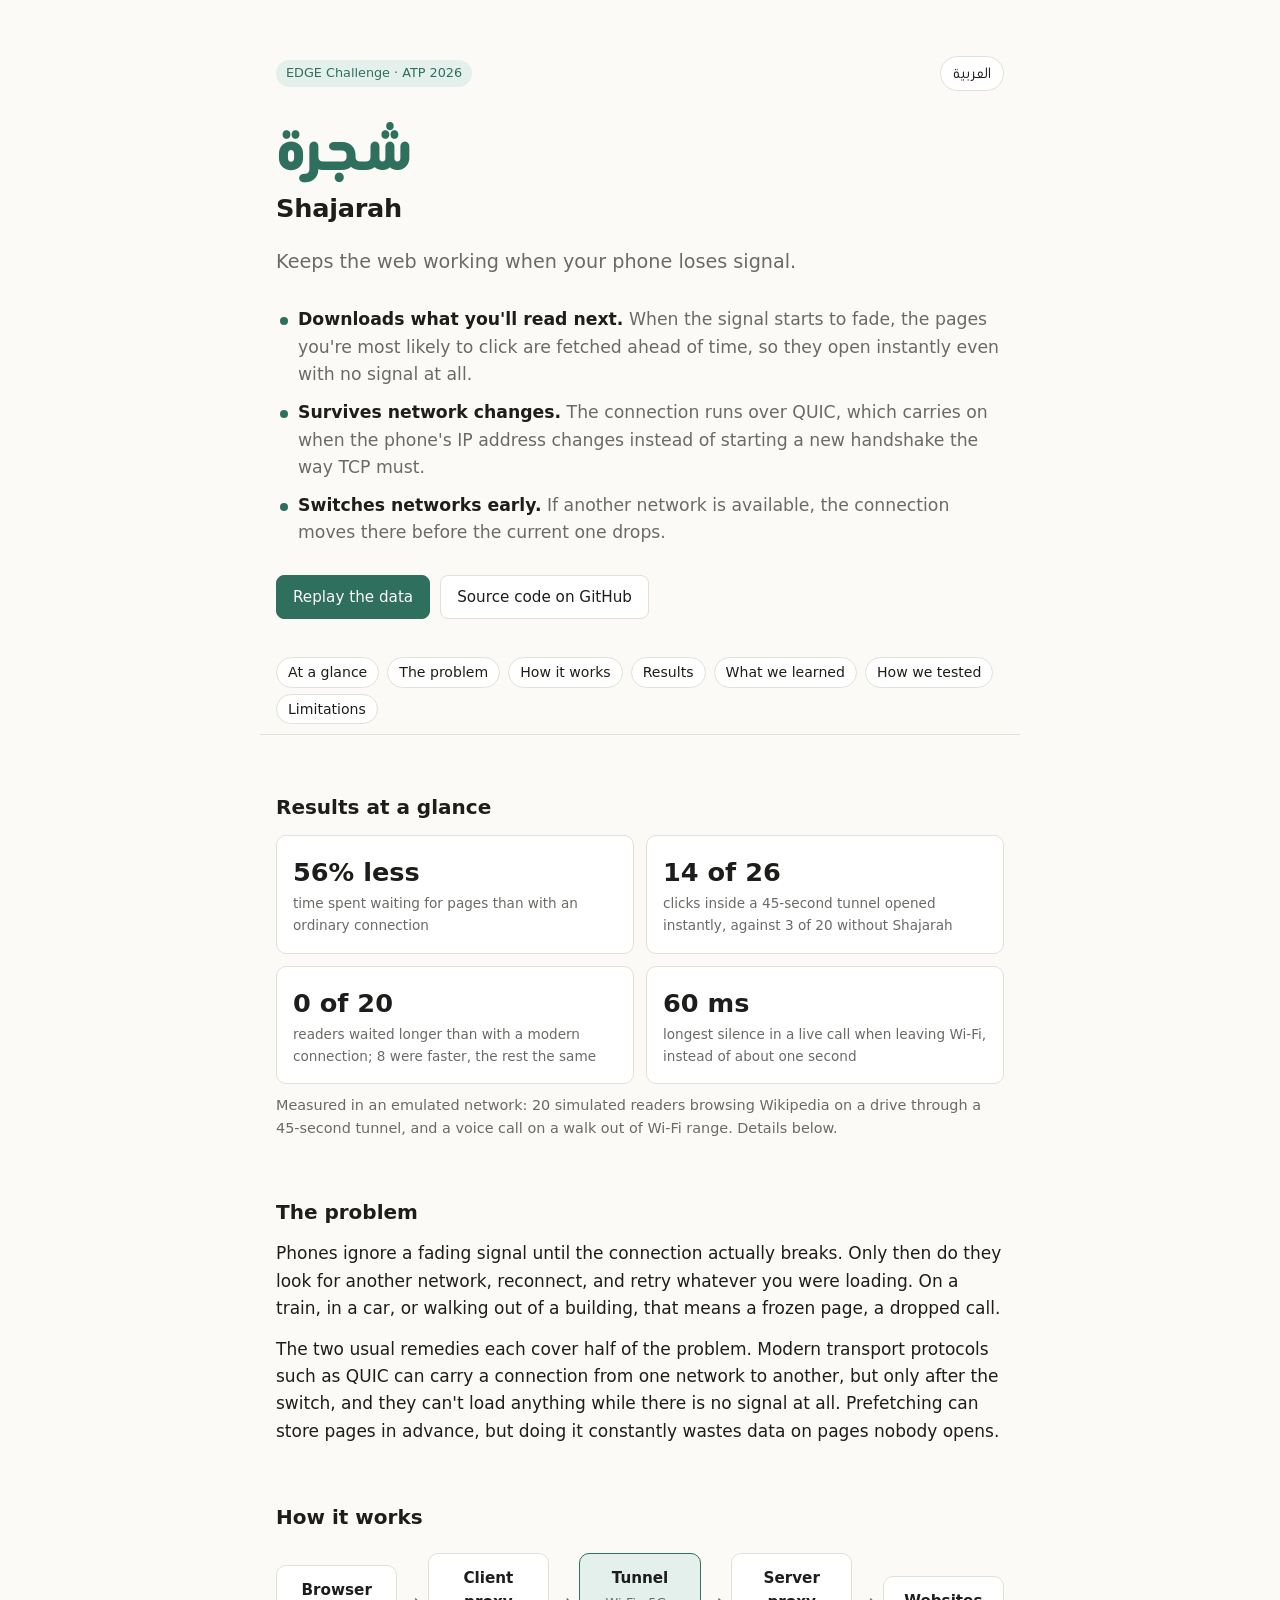
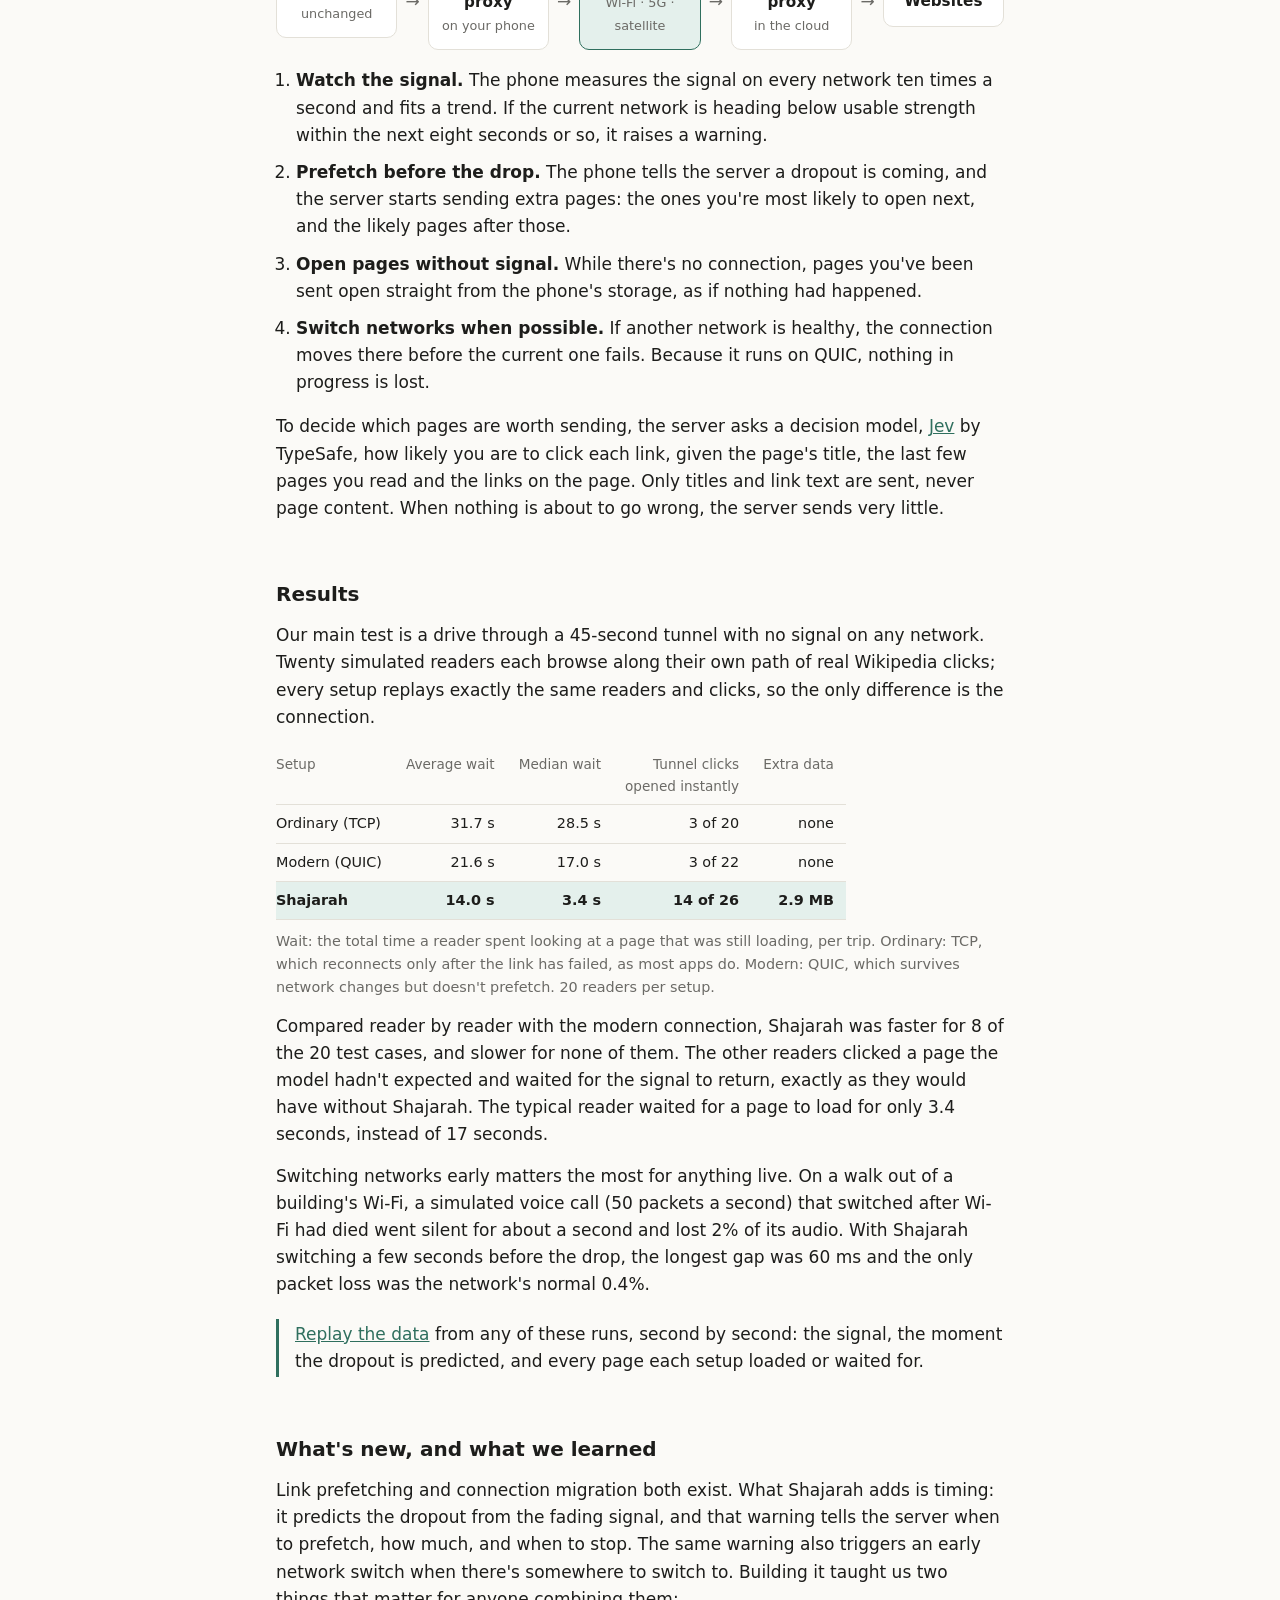
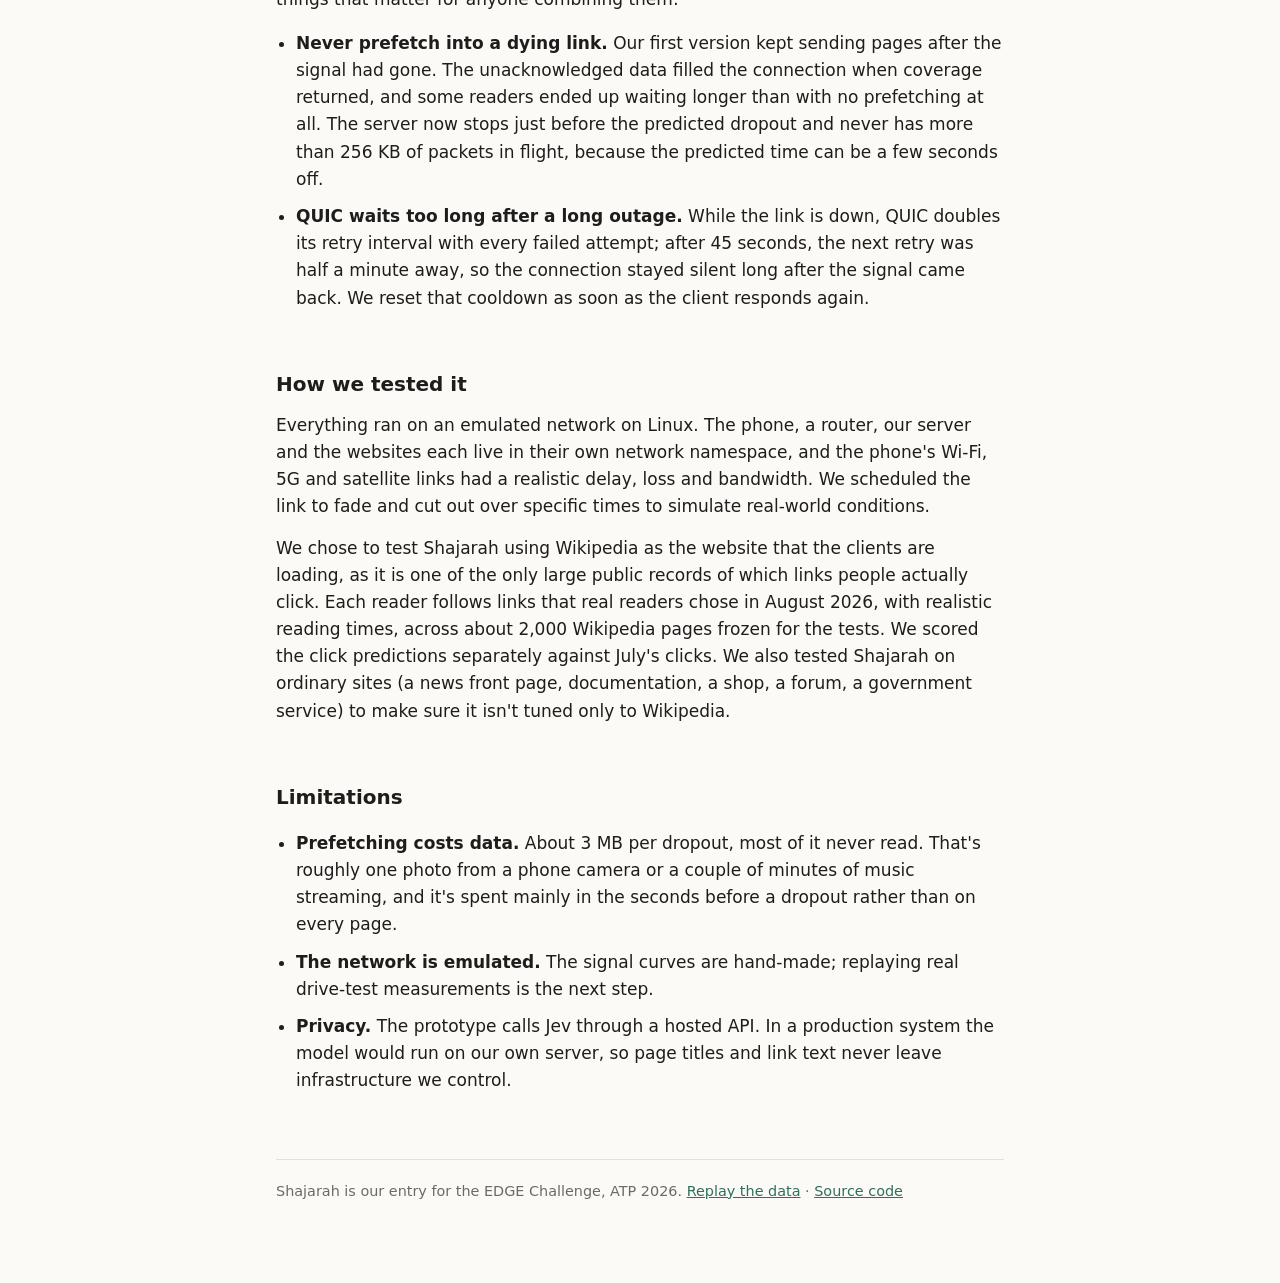
==== site/index.html @ 7cc65a37 "Arabic site, five curated replay tests, clearer and steadier replay - Beiruti (Google Fonts) for the" ====
<!doctype html>
<html lang="en">
<head>
  <meta charset="utf-8">
  <meta name="viewport" content="width=device-width, initial-scale=1">
  <title>Shajarah · شجرة</title>
  <link rel="preconnect" href="https://fonts.googleapis.com">
  <link rel="preconnect" href="https://fonts.gstatic.com" crossorigin>
  <link href="https://fonts.googleapis.com/css2?family=Beiruti:wght@400;600;800&display=swap" rel="stylesheet">
  <link rel="alternate" hreflang="ar" href="ar.html">
  <meta name="description" content="Shajarah sees a network dropout coming from the fading signal and downloads the pages you're likely to open next, so browsing carries on without signal. EDGE Challenge, ATP 2026.">
  <style>
    :root {
      color-scheme: light;
      --bg: #fbfaf7;
      --fg: #1d1d1b;
      --muted: #6b6a66;
      --line: #e3e0d8;
      --card: #ffffff;
      --accent: #2f6f5e;
      --accent-soft: #e4f0ec;
    }
    @media (prefers-color-scheme: dark) {
      :root {
        color-scheme: dark;
        --bg: #161615;
        --fg: #ecebe6;
        --muted: #9d9b94;
        --line: #2e2d2a;
        --card: #1f1f1d;
        --accent: #7cc4ad;
        --accent-soft: #1f302b;
      }
    }
    * { box-sizing: border-box; }
    body {
      margin: 0;
      background: var(--bg);
      color: var(--fg);
      font: 17px/1.6 system-ui, -apple-system, "Segoe UI", sans-serif;
    }
    main { max-width: 760px; margin: 0 auto; padding: 56px 16px 80px; }
    h1 { font-size: 2.4rem; line-height: 1.15; margin: 0 0 12px; letter-spacing: -0.02em; }
    h1.wordmark { font-family: "Beiruti", "Noto Naskh Arabic", "Segoe UI", sans-serif; font-weight: 800;
                  font-size: 4.4rem; line-height: 1.1; letter-spacing: 0; margin: 0; color: var(--accent);
                  text-align: start; }
    .topbar { display: flex; justify-content: space-between; align-items: center; gap: 12px; margin-bottom: 20px; }
    .topbar .tag { margin-bottom: 0; }
    .lang { font-size: 0.95rem; text-decoration: none; border: 1px solid var(--line); border-radius: 999px;
            padding: 3px 12px; color: var(--fg); background: var(--card); }
    .lang:lang(ar) { font-family: "Beiruti", "Noto Naskh Arabic", sans-serif; font-size: 1.05rem; }
    .subtitle { font-size: 1.6rem; font-weight: 650; letter-spacing: -0.01em; margin: 0 0 18px; }
    ul.key { list-style: none; padding: 0; margin: 0 0 28px; }
    ul.key li { position: relative; padding-inline-start: 22px; margin-bottom: 10px; color: var(--muted); font-size: 1.08rem; }
    ul.key li::before { content: ""; position: absolute; inset-inline-start: 4px; top: 0.62em; width: 8px; height: 8px;
                        border-radius: 50%; background: var(--accent); }
    ul.key b { color: var(--fg); }
    h2 { font-size: 1.25rem; margin: 56px 0 12px; }
    p { margin: 0 0 14px; }
    .lede { font-size: 1.2rem; color: var(--muted); margin-bottom: 28px; }
    .tag { display: inline-block; font-size: 0.8rem; color: var(--accent); background: var(--accent-soft);
           padding: 3px 10px; border-radius: 999px; margin-bottom: 20px; }
    a { color: var(--accent); }
    .links { display: flex; flex-wrap: wrap; gap: 10px; }
    .btn { display: inline-block; padding: 9px 16px; border-radius: 8px; border: 1px solid var(--line);
           background: var(--card); color: var(--fg); text-decoration: none; font-size: 0.95rem; }
    .btn.primary { background: var(--accent); border-color: var(--accent); color: var(--bg); }

    /* How it works: a row of boxes that stacks on phones */
    .flow { display: flex; align-items: center; gap: 8px; margin: 20px 0 8px; }
    .node { flex: 1; background: var(--card); border: 1px solid var(--line); border-radius: 10px;
            padding: 12px; text-align: center; font-size: 0.9rem; }
    .node b { display: block; font-size: 0.95rem; }
    .node span { color: var(--muted); font-size: 0.8rem; }
    .node.tunnel { border-color: var(--accent); background: var(--accent-soft); }
    .arrow { color: var(--muted); }
    @media (max-width: 600px) {
      .flow { flex-direction: column; align-items: stretch; }
      .arrow { text-align: center; transform: rotate(90deg); }
    }

    ol.steps { padding-inline-start: 20px; }
    ol.steps li { margin-bottom: 10px; }

    figure { margin: 20px 0; }
    figure img, video { width: 100%; border-radius: 10px; border: 1px solid var(--line); }
    figcaption { color: var(--muted); font-size: 0.9rem; margin-top: 6px; }
    .grid { display: grid; grid-template-columns: repeat(auto-fit, minmax(280px, 1fr)); gap: 12px; }
    .stat { background: var(--card); border: 1px solid var(--line); border-radius: 10px; padding: 16px; }
    .stat .num { font-size: 1.6rem; font-weight: 650; }
    .stat .label { color: var(--muted); font-size: 0.85rem; }
    .stat .num { font-variant-numeric: tabular-nums; }
    .caption { color: var(--muted); font-size: 0.9rem; margin-top: 10px; }
    .table-wrap { overflow-x: auto; margin: 16px 0 6px; }
    table { border-collapse: collapse; width: auto; font-size: 0.9rem; font-variant-numeric: tabular-nums; }
    th, td { text-align: start; padding: 7px 12px; border-bottom: 1px solid var(--line); vertical-align: top; }
    th:first-child, td:first-child { padding-inline-start: 0; }
    th { color: var(--muted); font-weight: 500; font-size: 0.85rem; }
    td.num, th.num { text-align: end; white-space: nowrap; }
    tr.ours td { font-weight: 650; background: var(--accent-soft); }
    ul.points { padding-inline-start: 20px; }
    ul.points li { margin-bottom: 10px; }
    .callout { border-inline-start: 3px solid var(--accent); padding-block: 2px; padding-inline: 16px 0; margin: 20px 0; }
    /* Section links: stick to the top while scrolling. */
    nav.toc { position: sticky; top: env(safe-area-inset-top, 0px); z-index: 5; background: var(--bg);
              margin: 28px -16px 0; padding: 10px 16px; border-bottom: 1px solid var(--line);
              display: flex; flex-wrap: wrap; gap: 6px 8px; font-size: 0.88rem; }
    nav.toc a { text-decoration: none; color: var(--fg); border: 1px solid var(--line); border-radius: 999px;
                padding: 3px 11px; background: var(--card); white-space: nowrap; }
    nav.toc a:hover { border-color: var(--accent); color: var(--accent); }
    h2 { scroll-margin-top: 110px; }
    footer { margin-top: 64px; padding-top: 20px; border-top: 1px solid var(--line);
             color: var(--muted); font-size: 0.9rem; }
  </style>
</head>
<body>
<main>
  <div class="topbar">
    <span class="tag">EDGE Challenge · ATP 2026</span>
    <a class="lang" href="ar.html" lang="ar" hreflang="ar">العربية</a>
  </div>
  <h1 class="wordmark" lang="ar">شجرة</h1>
  <p class="subtitle">Shajarah</p>
  <p class="lede">Keeps the web working when your phone loses signal.</p>
  <ul class="key">
    <li><b>Downloads what you'll read next.</b> When the signal starts to fade, the pages you're most likely to click are fetched ahead of time, so they open instantly even with no signal at all.</li>
    <li><b>Survives network changes.</b> The connection runs over QUIC, which carries on when the phone's IP address changes instead of starting a new handshake the way TCP must.</li>
    <li><b>Switches networks early.</b> If another network is available, the connection moves there before the current one drops.</li>
  </ul>
  <div class="links">
    <a class="btn primary" href="replay.html">Replay the data</a>
    <a class="btn" href="https://github.com/a-meriac/Shajarah">Source code on GitHub</a>
    <!-- When the paper is ready: put it in site/media/ and uncomment.
    <a class="btn" href="media/paper.pdf">Read the paper (PDF)</a> -->
  </div>
  <nav class="toc" aria-label="On this page">
    <a href="#glance">At a glance</a>
    <a href="#problem">The problem</a>
    <a href="#how">How it works</a>
    <a href="#results">Results</a>
    <a href="#learned">What we learned</a>
    <a href="#testing">How we tested</a>
    <a href="#limits">Limitations</a>
  </nav>

  <h2 id="glance">Results at a glance</h2>
  <div class="grid">
    <div class="stat"><div class="num">56% less</div><div class="label">time spent waiting for pages than with an ordinary connection</div></div>
    <div class="stat"><div class="num">14 of 26</div><div class="label">clicks inside a 45-second tunnel opened instantly, against 3 of 20 without Shajarah</div></div>
    <div class="stat"><div class="num">0 of 20</div><div class="label">readers waited longer than with a modern connection; 8 were faster, the rest the same</div></div>
    <div class="stat"><div class="num">60 ms</div><div class="label">longest silence in a live call when leaving Wi-Fi, instead of about one second</div></div>
  </div>
  <p class="caption">
    Measured in an emulated network: 20 simulated readers browsing Wikipedia on a drive through a
    45-second tunnel, and a voice call on a walk out of Wi-Fi range. Details below.
  </p>

  <h2 id="problem">The problem</h2>
  <p>
    Phones ignore a fading signal until the connection actually breaks. Only then do they look for
    another network, reconnect, and retry whatever you were loading. On a train, in a car, or walking out of a building, that means a frozen page,
    a dropped call.
  </p>
  <p>
    The two usual remedies each cover half of the problem. Modern transport protocols such as QUIC
    can carry a connection from one network to another, but only after the switch, and they can't
    load anything while there is no signal at all. Prefetching can store pages in advance, but doing
    it constantly wastes data on pages nobody opens.
  </p>

  <h2 id="how">How it works</h2>
  <div class="flow" aria-label="Browser to client proxy, through a tunnel over Wi-Fi, 5G or satellite, to a server proxy, then websites">
    <div class="node"><b>Browser</b><span>unchanged</span></div>
    <div class="arrow">→</div>
    <div class="node"><b>Client proxy</b><span>on your phone</span></div>
    <div class="arrow">→</div>
    <div class="node tunnel"><b>Tunnel</b><span>Wi-Fi · 5G · satellite</span></div>
    <div class="arrow">→</div>
    <div class="node"><b>Server proxy</b><span>in the cloud</span></div>
    <div class="arrow">→</div>
    <div class="node"><b>Websites</b></div>
  </div>
  <ol class="steps">
    <li><b>Watch the signal.</b> The phone measures the signal on every network ten times a second and fits a trend. If the current network is heading below usable strength within the next eight seconds or so, it raises a warning.</li>
    <li><b>Prefetch before the drop.</b> The phone tells the server a dropout is coming, and the server starts sending extra pages: the ones you're most likely to open next, and the likely pages after those.</li>
    <li><b>Open pages without signal.</b> While there's no connection, pages you've been sent open straight from the phone's storage, as if nothing had happened.</li>
    <li><b>Switch networks when possible.</b> If another network is healthy, the connection moves there before the current one fails. Because it runs on QUIC, nothing in progress is lost.</li>
  </ol>
  <p>
    To decide which pages are worth sending, the server asks a decision model,
    <a href="https://openrouter.ai/docs/guides/community/jev">Jev</a> by TypeSafe, how likely you
    are to click each link, given the page's title, the last few pages you read and the links on the
    page. Only titles and link text are sent, never page content. When nothing is about to go wrong,
    the server sends very little.
  </p>

  <!-- Demo video: swap in one of these when it's ready.
  <h2 id="video">Demo video</h2>
  <video src="media/demo.mp4" controls playsinline poster="media/demo-poster.jpg"></video>
  or
  <iframe style="width:100%;aspect-ratio:16/9;border:0;border-radius:10px"
          src="https://www.youtube-nocookie.com/embed/VIDEO_ID" allowfullscreen></iframe> -->

  <h2 id="results">Results</h2>
  <p>
    Our main test is a drive through a 45-second tunnel with no signal on any network. Twenty
    simulated readers each browse along their own path of real Wikipedia clicks; every setup replays
    exactly the same readers and clicks, so the only difference is the connection.
  </p>
  <div class="table-wrap">
    <table>
      <thead>
        <tr><th>Setup</th><th class="num">Average wait</th><th class="num">Median wait</th><th class="num">Tunnel clicks<br>opened instantly</th><th class="num">Extra data</th></tr>
      </thead>
      <tbody>
        <tr><td>Ordinary (TCP)</td><td class="num">31.7 s</td><td class="num">28.5 s</td><td class="num">3 of 20</td><td class="num">none</td></tr>
        <tr><td>Modern (QUIC)</td><td class="num">21.6 s</td><td class="num">17.0 s</td><td class="num">3 of 22</td><td class="num">none</td></tr>
        <tr class="ours"><td>Shajarah</td><td class="num">14.0 s</td><td class="num">3.4 s</td><td class="num">14 of 26</td><td class="num">2.9 MB</td></tr>
      </tbody>
    </table>
  </div>
  <p class="caption">
    Wait: the total time a reader spent looking at a page that was still loading, per trip.
    Ordinary: TCP, which reconnects only after the link has failed, as most apps do. Modern: QUIC,
    which survives network changes but doesn't prefetch. 20 readers per setup.
  </p>
  <p>
    Compared reader by reader with the modern connection, Shajarah was faster for 8 of the 20 test cases, and
    slower for none of them. The other readers clicked a page the model hadn't expected and waited for
    the signal to return, exactly as they would have without Shajarah. The typical reader waited for a page to load for only
    3.4 seconds, instead of 17 seconds.
  </p>
  <p>
    Switching networks early matters the most for anything live. On a walk out of a building's Wi-Fi, a simulated
    voice call (50 packets a second) that switched after Wi-Fi had died went silent for about a
    second and lost 2% of its audio. With Shajarah switching a few seconds before the drop, the longest
    gap was 60 ms and the only packet loss was the network's normal 0.4%.
  </p>
  <p class="callout">
    <a href="replay.html">Replay the data</a> from any of these runs, second by second: the signal,
    the moment the dropout is predicted, and every page each setup loaded or waited for.
  </p>

  <h2 id="learned">What's new, and what we learned</h2>
  <p>
    Link prefetching and connection migration both exist. What Shajarah adds is timing: it predicts
    the dropout from the fading signal, and that warning tells the server when to prefetch, how
    much, and when to stop. The same warning also triggers an early network switch when there's
    somewhere to switch to. Building it taught us two things that matter for
    anyone combining them:
  </p>
  <ul class="points">
    <li><b>Never prefetch into a dying link.</b> Our first version kept sending pages after the signal had gone. The unacknowledged data filled the connection when coverage returned, and some readers ended up waiting longer than with no prefetching at all. The server now stops just before the predicted dropout and never has more than 256 KB of packets in flight, because the predicted time can be a few seconds off.</li>
    <li><b>QUIC waits too long after a long outage.</b> While the link is down, QUIC doubles its retry interval with every failed attempt; after 45 seconds, the next retry was half a minute away, so the connection stayed silent long after the signal came back. We reset that cooldown as soon as the client responds again.</li>
  </ul>

  <h2 id="testing">How we tested it</h2>
  <p>
    Everything ran on an emulated network on Linux. The phone, a router, our server and the
    websites each live in their own network namespace, and the phone's Wi-Fi, 5G and satellite links
    had a realistic delay, loss and bandwidth. We scheduled the link to fade and cut out over specific times to simulate real-world conditions.
  </p>
  <p>
    We chose to test Shajarah using Wikipedia as the website that the clients are loading, as it is one of the only large public records of which
    links people actually click. Each reader follows links that real readers chose in August 2026,
    with realistic reading times, across about 2,000 Wikipedia pages frozen for the tests. We scored
    the click predictions separately against July's clicks. We also tested Shajarah on ordinary
    sites (a news front page, documentation, a shop, a forum, a government service) to make sure it
    isn't tuned only to Wikipedia.
  </p>

  <h2 id="limits">Limitations</h2>
  <ul class="points">
    <li><b>Prefetching costs data.</b> About 3 MB per dropout, most of it never read. That's roughly one photo from a phone camera or a couple of minutes of music streaming, and it's spent mainly in the seconds before a dropout rather than on every page.</li>
    <li><b>The network is emulated.</b> The signal curves are hand-made; replaying real drive-test measurements is the next step.</li>
    <li><b>Privacy.</b> The prototype calls Jev through a hosted API. In a production system the model would run on our own server, so page titles and link text never leave infrastructure we control.</li>
  </ul>

  <footer>
    Shajarah is our entry for the EDGE Challenge, ATP 2026.
    <a href="replay.html">Replay the data</a> ·
    <a href="https://github.com/a-meriac/Shajarah">Source code</a>
    <!-- Team: add names here. -->
  </footer>
</main>
</body>
</html>
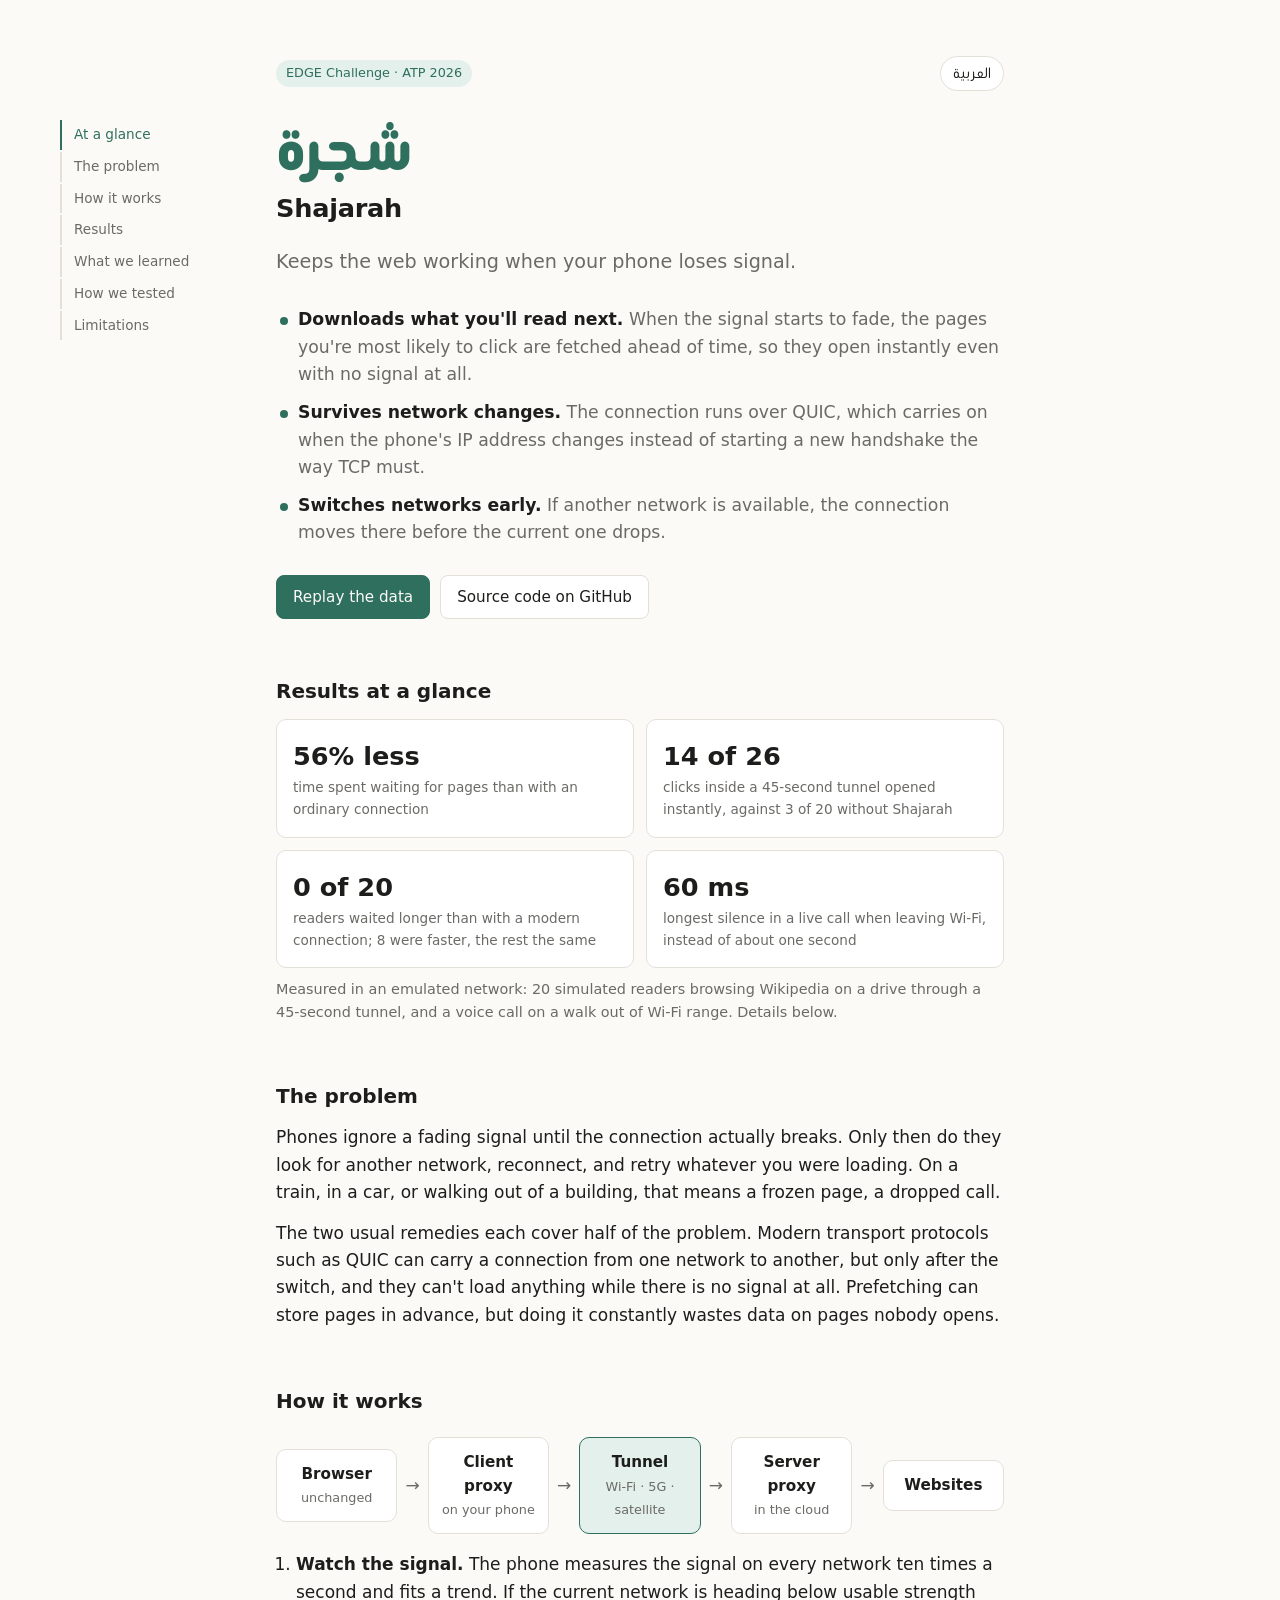
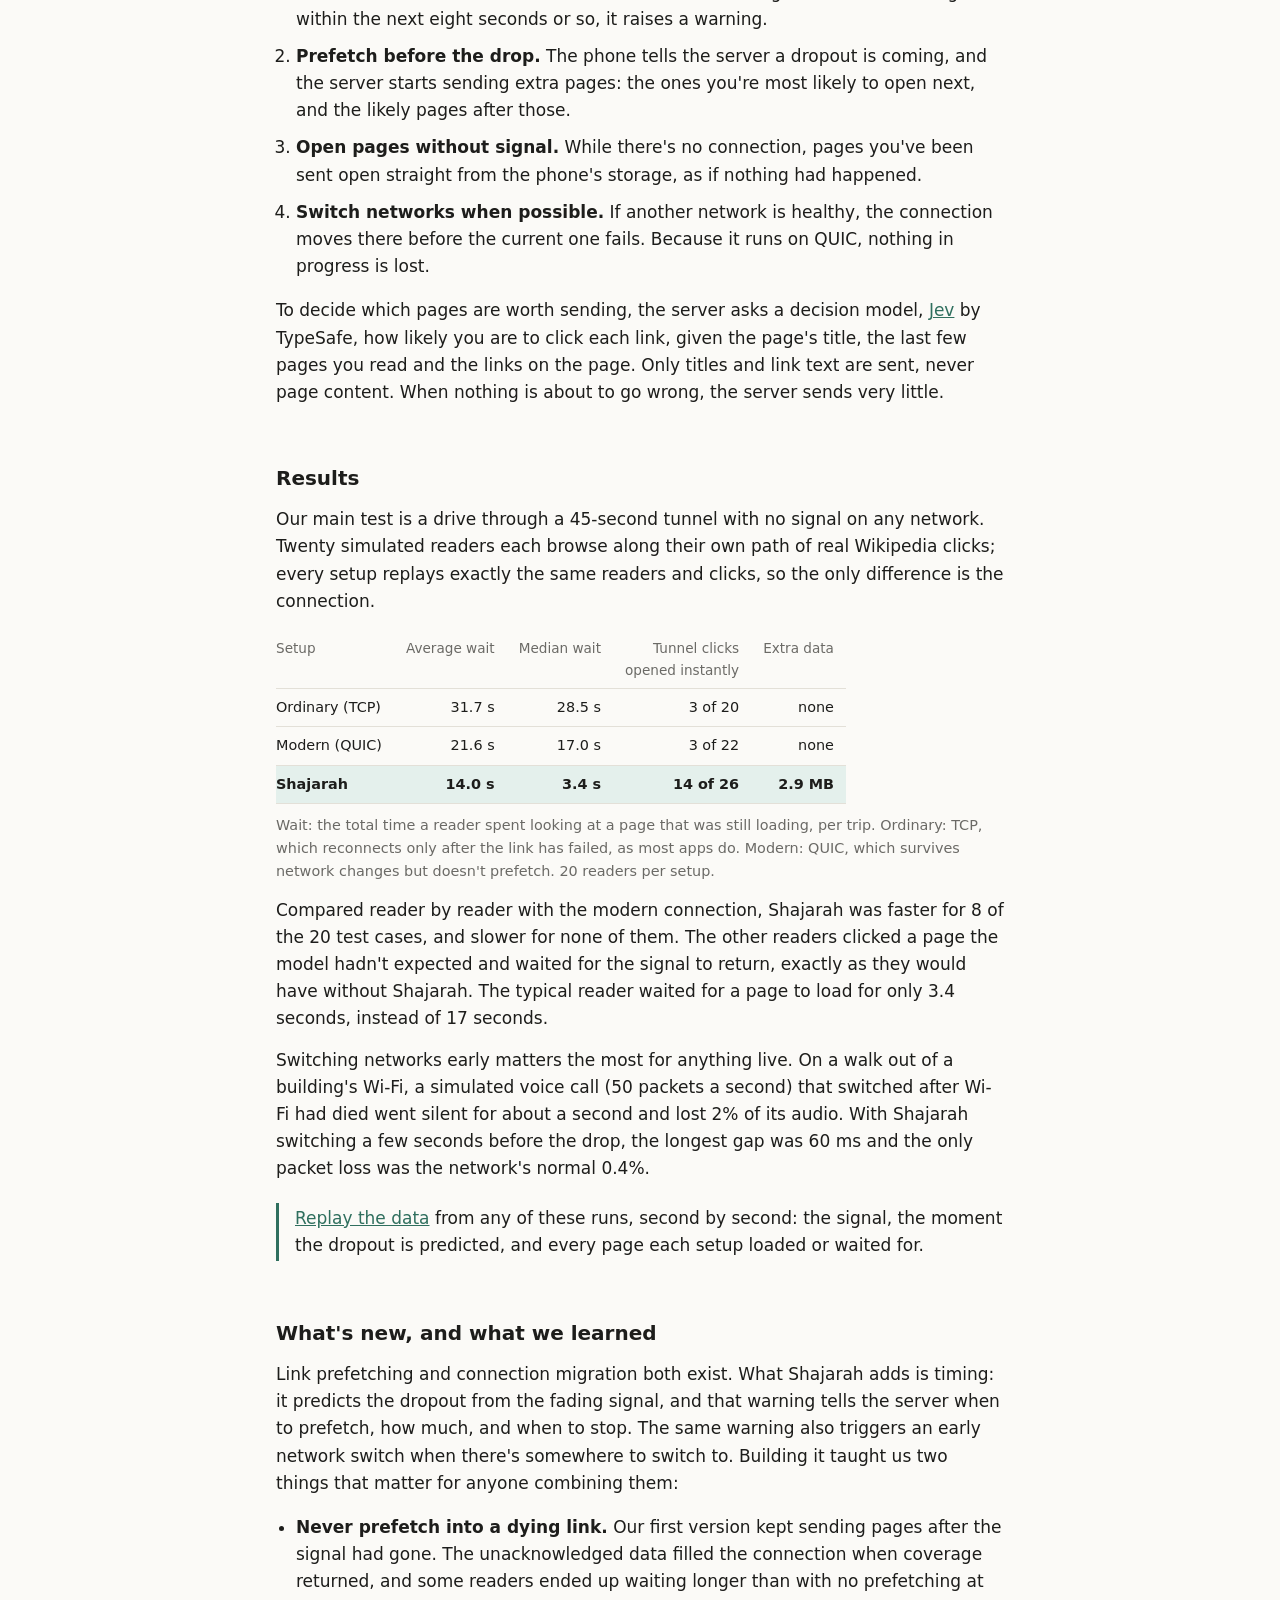
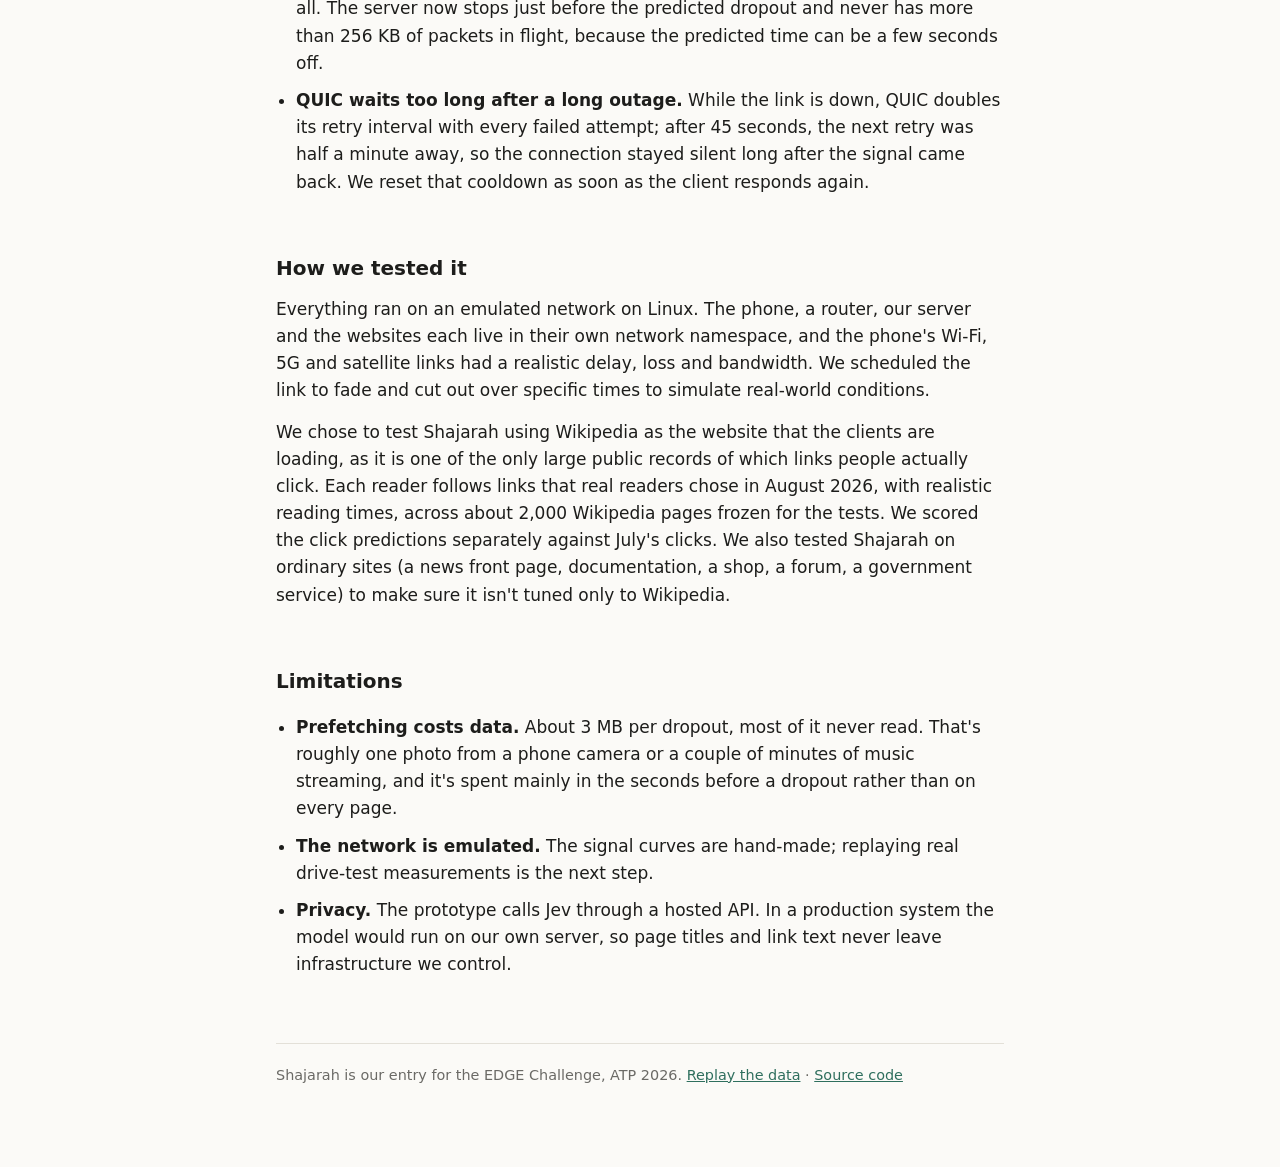
==== commit 910cde6e: "Replay: merge close prefetch bursts; quieter section links on home - Test 5 showed two prefetch burs" ====
--- a/site/index.html
+++ b/site/index.html
@@ -101,14 +101,27 @@
     ul.points { padding-inline-start: 20px; }
     ul.points li { margin-bottom: 10px; }
     .callout { border-inline-start: 3px solid var(--accent); padding-block: 2px; padding-inline: 16px 0; margin: 20px 0; }
-    /* Section links: stick to the top while scrolling. */
+    /* Section links. Wide screens: a quiet list in the margin beside the article that stays put
+       and marks the section being read. Narrow screens: one slim line at the top that scrolls
+       sideways instead of wrapping. */
     nav.toc { position: sticky; top: env(safe-area-inset-top, 0px); z-index: 5; background: var(--bg);
-              margin: 28px -16px 0; padding: 10px 16px; border-bottom: 1px solid var(--line);
-              display: flex; flex-wrap: wrap; gap: 6px 8px; font-size: 0.88rem; }
-    nav.toc a { text-decoration: none; color: var(--fg); border: 1px solid var(--line); border-radius: 999px;
-                padding: 3px 11px; background: var(--card); white-space: nowrap; }
-    nav.toc a:hover { border-color: var(--accent); color: var(--accent); }
-    h2 { scroll-margin-top: 110px; }
+              margin: 24px -16px 0; padding: 8px 16px; border-bottom: 1px solid var(--line);
+              display: flex; gap: 18px; overflow-x: auto; white-space: nowrap; scrollbar-width: none;
+              font-size: 0.88rem; }
+    nav.toc::-webkit-scrollbar { display: none; }
+    nav.toc a { text-decoration: none; color: var(--muted); padding: 2px 0; border-bottom: 2px solid transparent; }
+    nav.toc a:hover { color: var(--fg); }
+    nav.toc a.active { color: var(--accent); border-bottom-color: var(--accent); }
+    h2 { scroll-margin-top: 64px; }
+    @media (min-width: 1180px) {
+      nav.toc { position: fixed; top: 120px; inset-inline-start: calc(50% - 380px - 200px); width: 170px;
+                margin: 0; padding: 0; border: 0; background: none; flex-direction: column; gap: 2px;
+                overflow: visible; white-space: normal; font-size: 0.85rem; }
+      nav.toc a { padding: 4px 0 4px 12px; padding-inline: 12px 0; border-bottom: 0;
+                  border-inline-start: 2px solid var(--line); }
+      nav.toc a.active { border-inline-start-color: var(--accent); }
+      h2 { scroll-margin-top: 24px; }
+    }
     footer { margin-top: 64px; padding-top: 20px; border-top: 1px solid var(--line);
              color: var(--muted); font-size: 0.9rem; }
   </style>
@@ -283,5 +296,26 @@
     <!-- Team: add names here. -->
   </footer>
 </main>
+<script>
+  // Mark the section being read in the section links.
+  (() => {
+    const links = [...document.querySelectorAll("nav.toc a")];
+    const byId = new Map(links.map((a) => [a.getAttribute("href").slice(1), a]));
+    const heads = [...byId.keys()].map((id) => document.getElementById(id)).filter(Boolean);
+    const mark = () => {
+      let current = heads[0];
+      for (const h of heads) if (h.getBoundingClientRect().top < innerHeight * 0.3) current = h;
+      const active = byId.get(current.id);
+      if (active.classList.contains("active")) return;
+      for (const a of links) a.classList.toggle("active", a === active);
+      // In the one-line bar on phones, keep the current section's link in view.
+      const nav = active.parentElement;
+      if (nav.scrollWidth > nav.clientWidth) active.scrollIntoView({ block: "nearest", inline: "center" });
+    };
+    addEventListener("scroll", mark, { passive: true });
+    addEventListener("resize", mark);
+    mark();
+  })();
+</script>
 </body>
 </html>
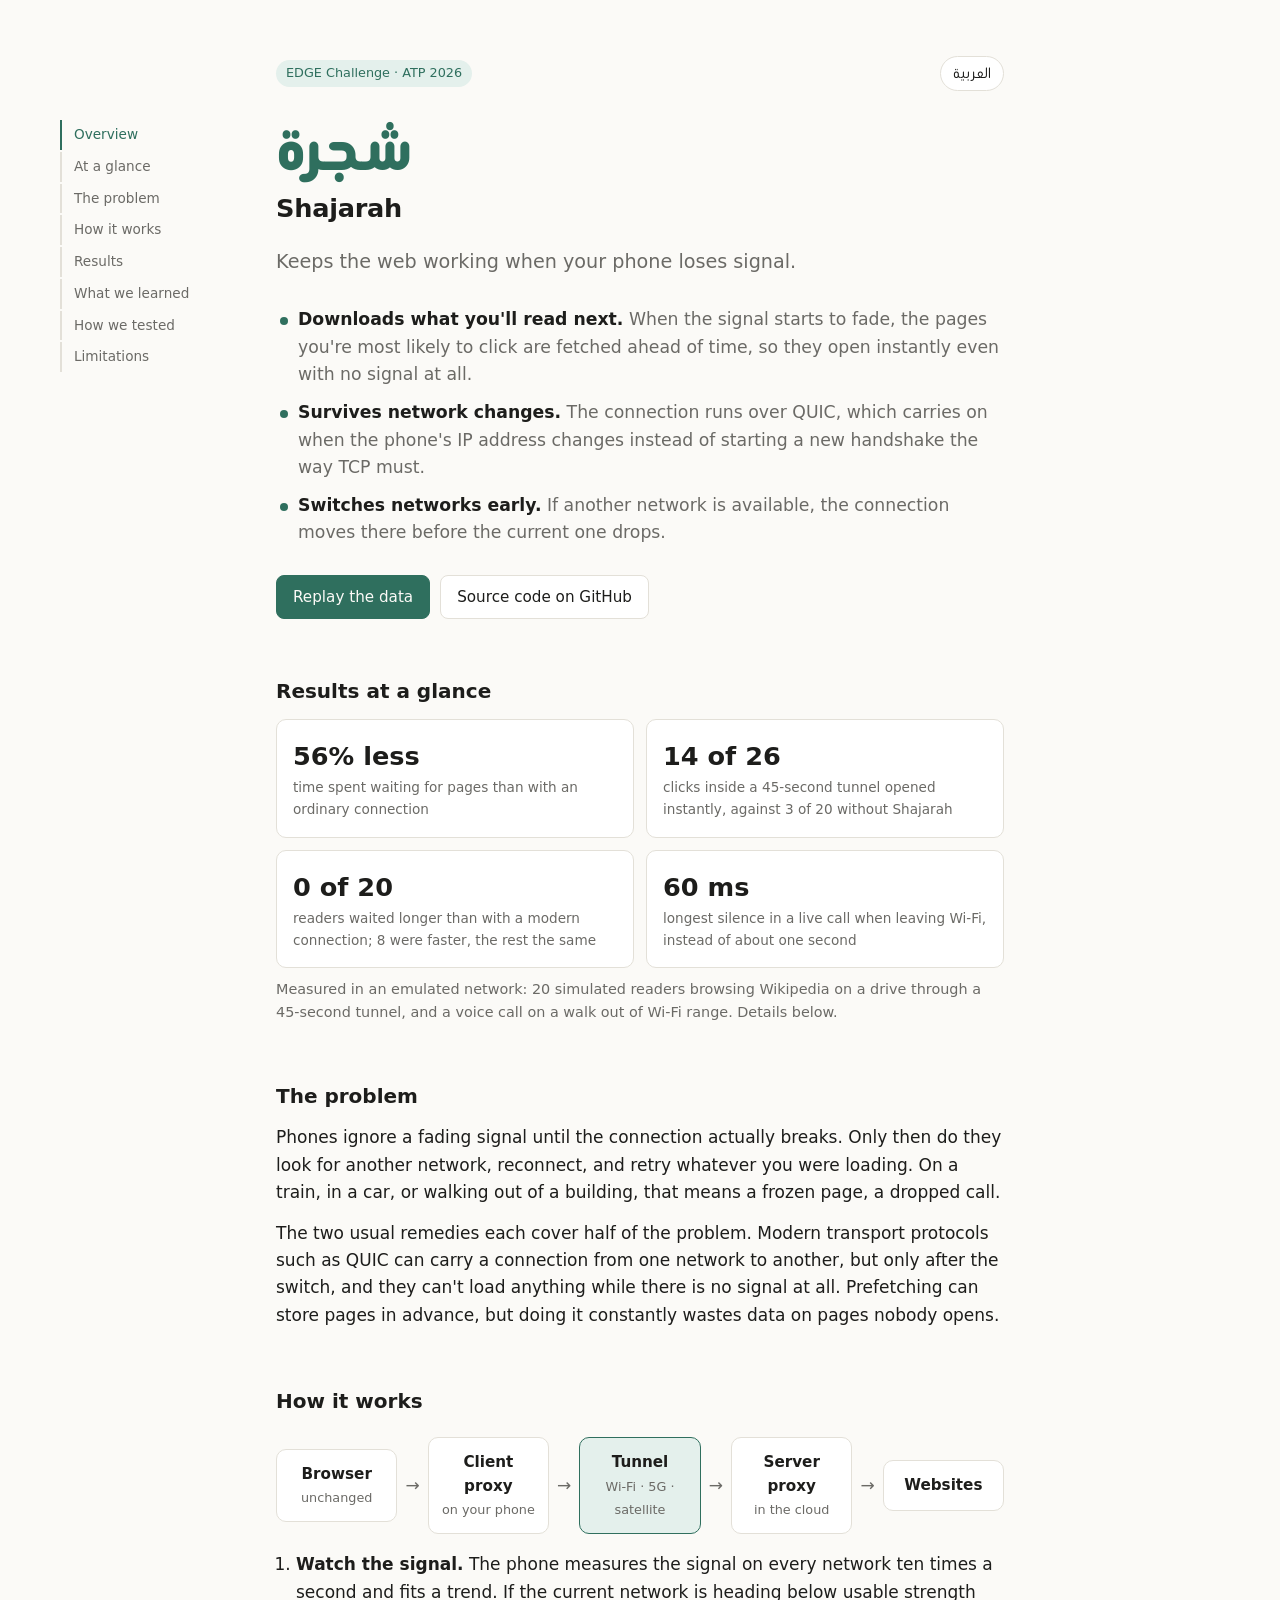
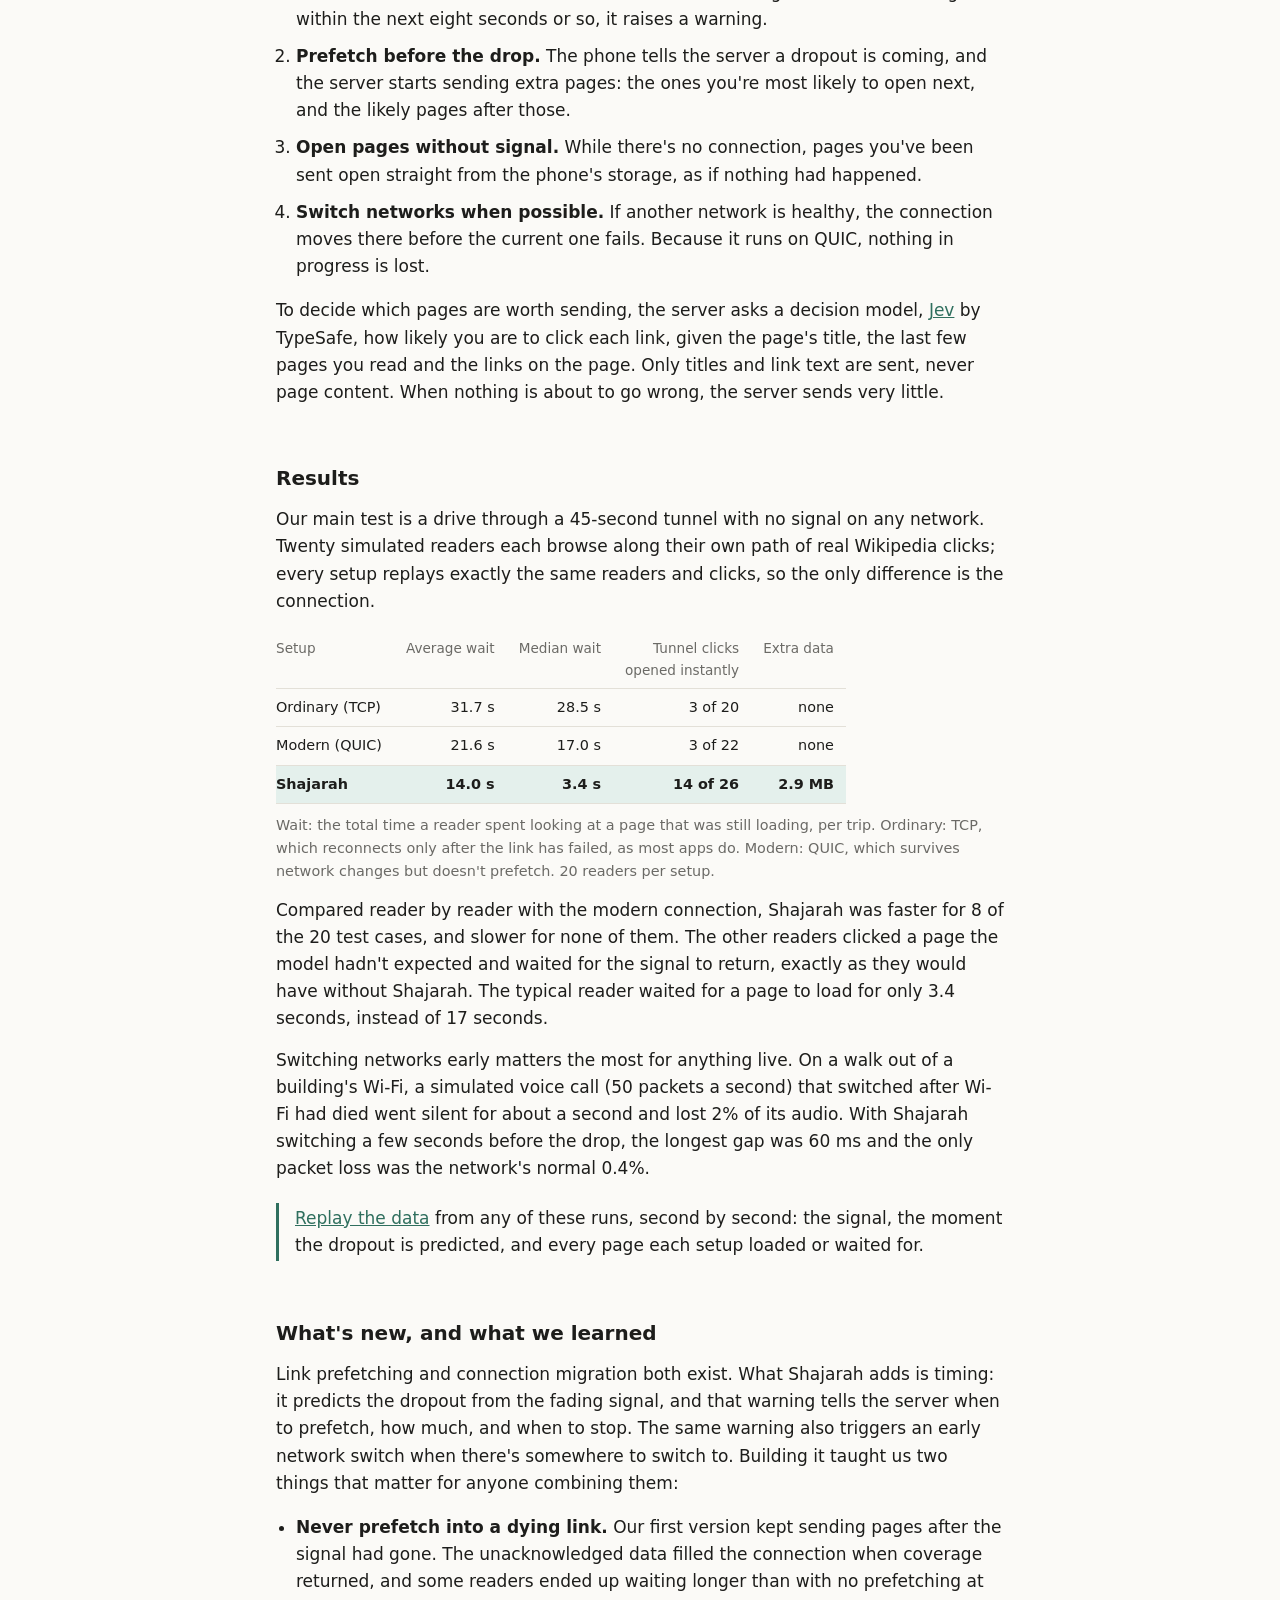
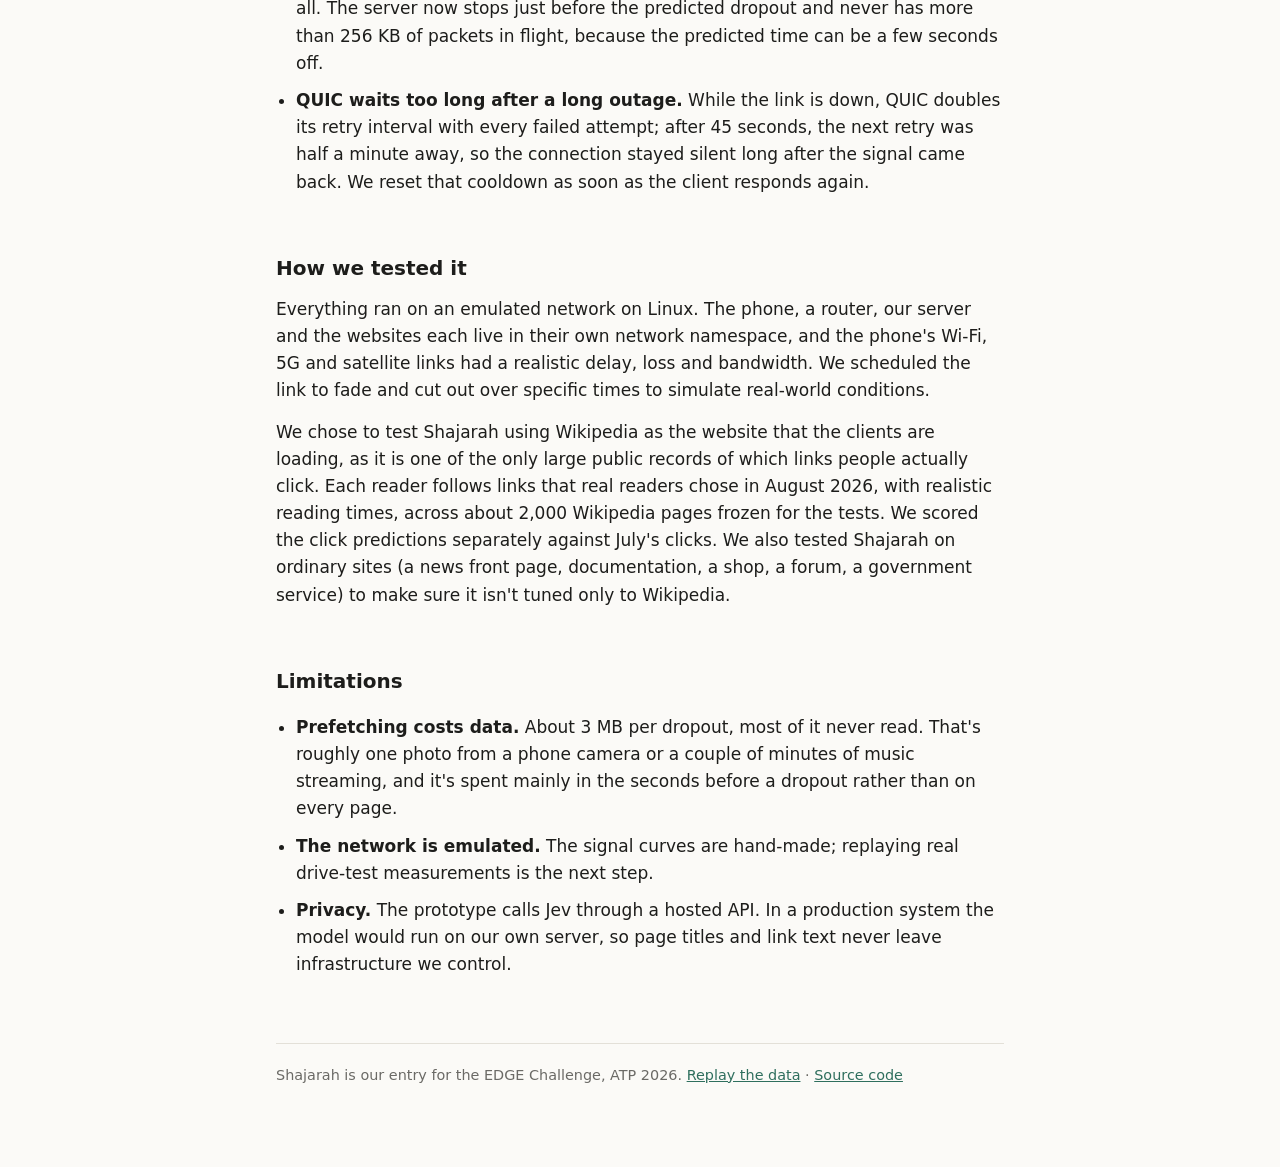
==== commit a7b4ac9f: "Home: Overview link at the top of the section list Co-Authored-By: Claude Opus 5.5 <noreply@anthropi" ====
--- a/site/index.html
+++ b/site/index.html
@@ -128,7 +128,7 @@
 </head>
 <body>
 <main>
-  <div class="topbar">
+  <div class="topbar" id="overview">
     <span class="tag">EDGE Challenge · ATP 2026</span>
     <a class="lang" href="ar.html" lang="ar" hreflang="ar">العربية</a>
   </div>
@@ -147,6 +147,7 @@
     <a class="btn" href="media/paper.pdf">Read the paper (PDF)</a> -->
   </div>
   <nav class="toc" aria-label="On this page">
+    <a href="#overview">Overview</a>
     <a href="#glance">At a glance</a>
     <a href="#problem">The problem</a>
     <a href="#how">How it works</a>
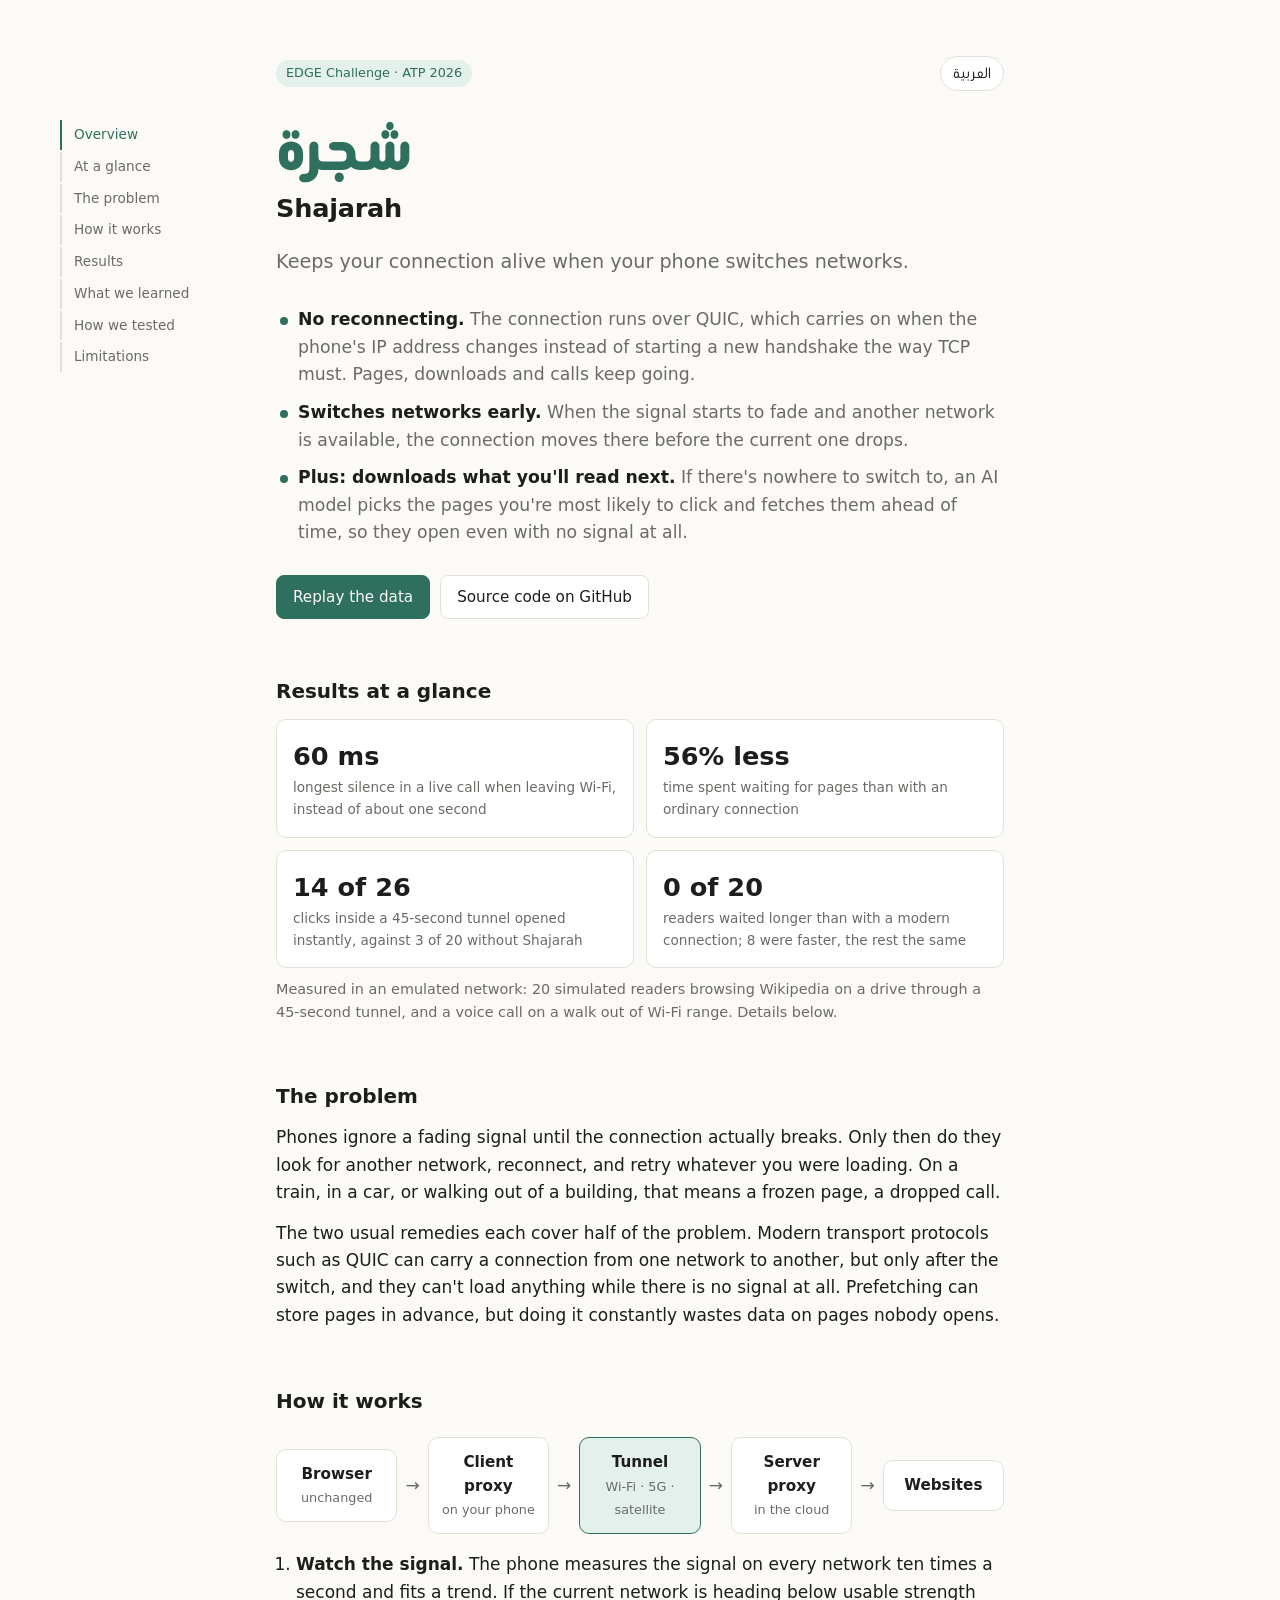
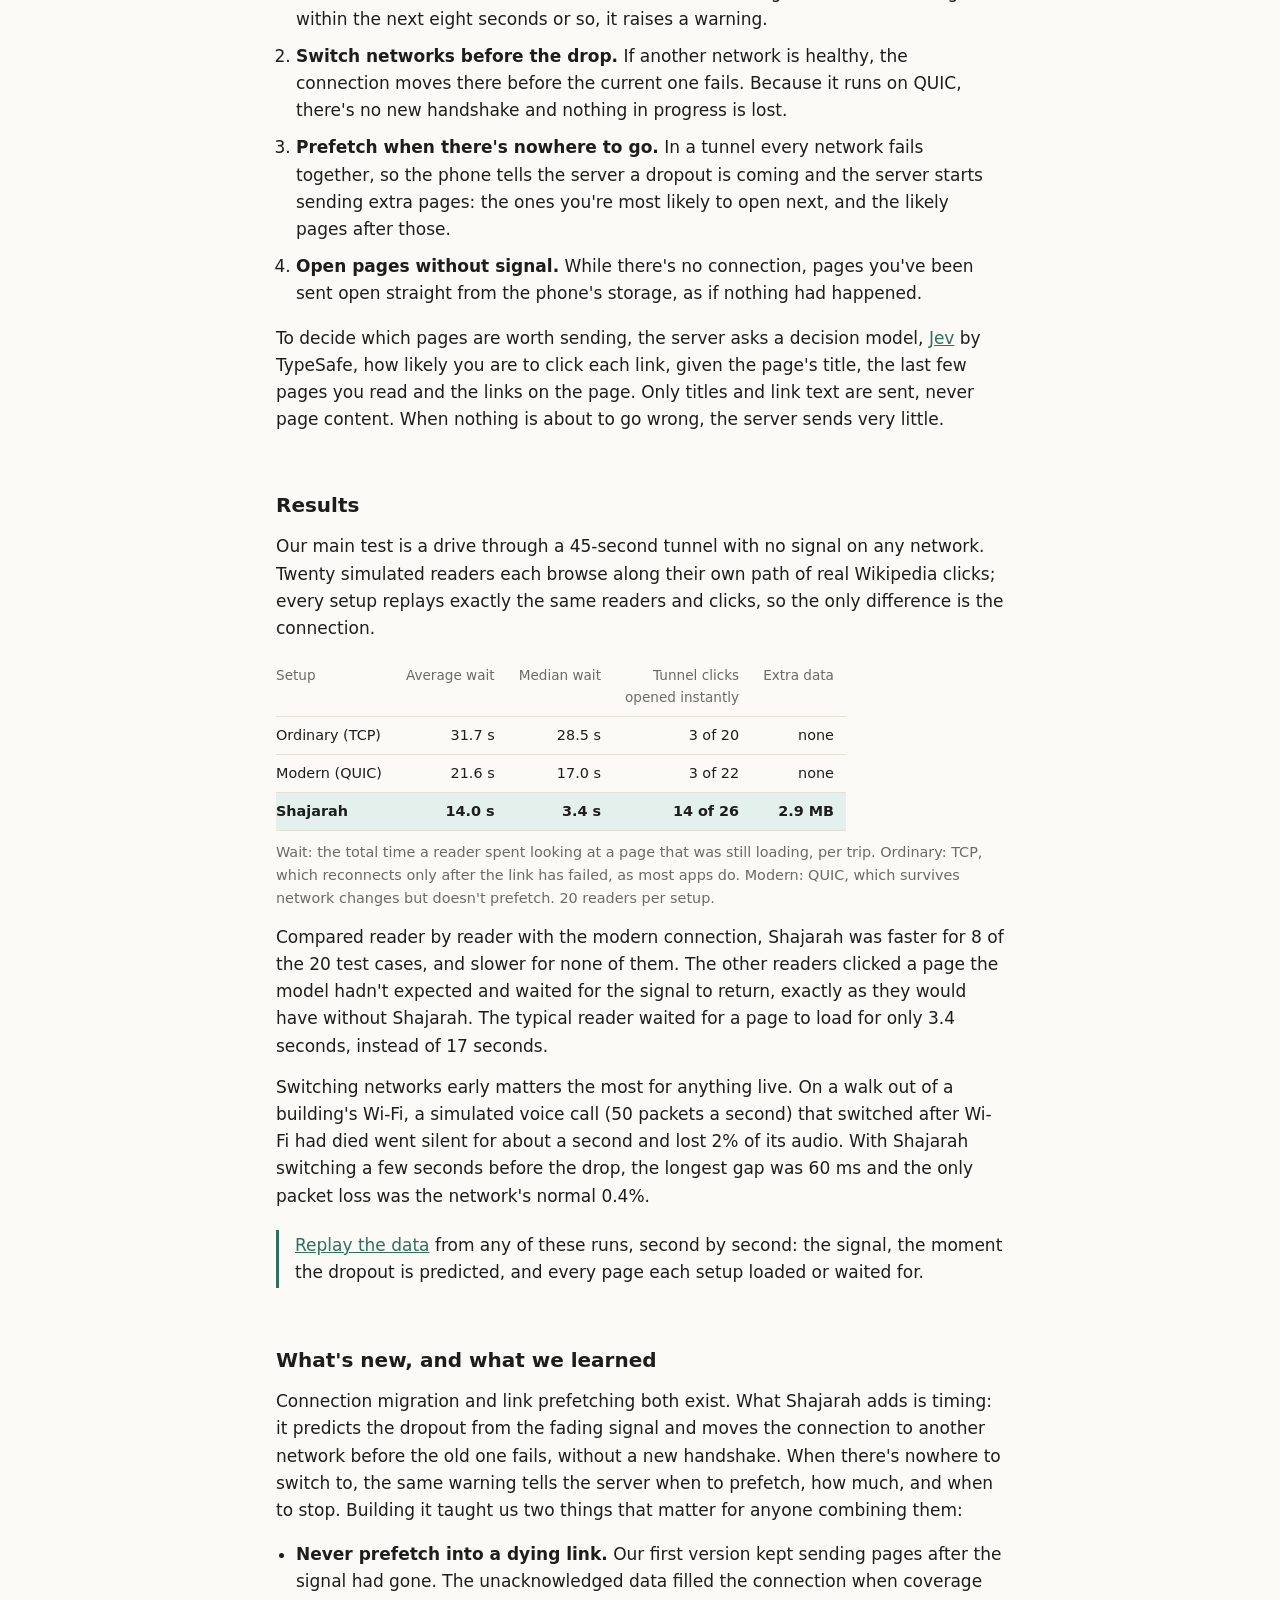
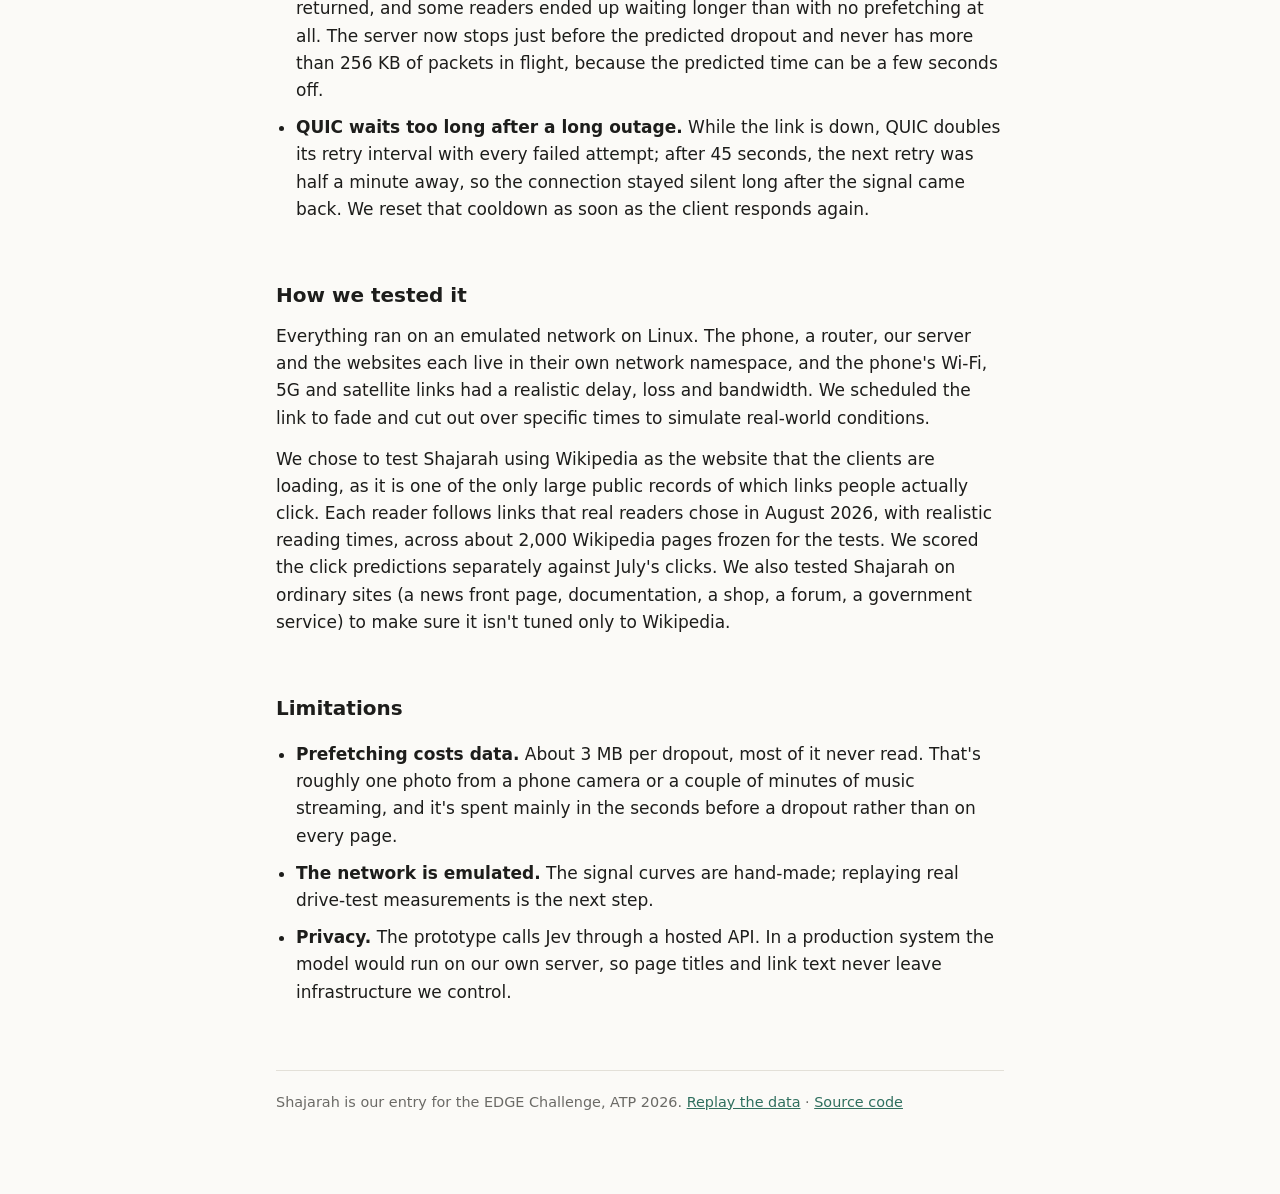
==== commit c047ce16: "Lead with keeping the connection across switches; prefetching as a bonus The main appeal is that the" ====
--- a/site/index.html
+++ b/site/index.html
@@ -8,7 +8,7 @@
   <link rel="preconnect" href="https://fonts.gstatic.com" crossorigin>
   <link href="https://fonts.googleapis.com/css2?family=Beiruti:wght@400;600;800&display=swap" rel="stylesheet">
   <link rel="alternate" hreflang="ar" href="ar.html">
-  <meta name="description" content="Shajarah sees a network dropout coming from the fading signal and downloads the pages you're likely to open next, so browsing carries on without signal. EDGE Challenge, ATP 2026.">
+  <meta name="description" content="Shajarah keeps your connection alive when your phone switches networks: no new handshake, and a switch made before the signal drops. Likely pages are prefetched too. EDGE Challenge, ATP 2026.">
   <style>
     :root {
       color-scheme: light;
@@ -134,11 +134,11 @@
   </div>
   <h1 class="wordmark" lang="ar">شجرة</h1>
   <p class="subtitle">Shajarah</p>
-  <p class="lede">Keeps the web working when your phone loses signal.</p>
+  <p class="lede">Keeps your connection alive when your phone switches networks.</p>
   <ul class="key">
-    <li><b>Downloads what you'll read next.</b> When the signal starts to fade, the pages you're most likely to click are fetched ahead of time, so they open instantly even with no signal at all.</li>
-    <li><b>Survives network changes.</b> The connection runs over QUIC, which carries on when the phone's IP address changes instead of starting a new handshake the way TCP must.</li>
-    <li><b>Switches networks early.</b> If another network is available, the connection moves there before the current one drops.</li>
+    <li><b>No reconnecting.</b> The connection runs over QUIC, which carries on when the phone's IP address changes instead of starting a new handshake the way TCP must. Pages, downloads and calls keep going.</li>
+    <li><b>Switches networks early.</b> When the signal starts to fade and another network is available, the connection moves there before the current one drops.</li>
+    <li><b>Plus: downloads what you'll read next.</b> If there's nowhere to switch to, an AI model picks the pages you're most likely to click and fetches them ahead of time, so they open even with no signal at all.</li>
   </ul>
   <div class="links">
     <a class="btn primary" href="replay.html">Replay the data</a>
@@ -159,10 +159,10 @@
 
   <h2 id="glance">Results at a glance</h2>
   <div class="grid">
+    <div class="stat"><div class="num">60 ms</div><div class="label">longest silence in a live call when leaving Wi-Fi, instead of about one second</div></div>
     <div class="stat"><div class="num">56% less</div><div class="label">time spent waiting for pages than with an ordinary connection</div></div>
     <div class="stat"><div class="num">14 of 26</div><div class="label">clicks inside a 45-second tunnel opened instantly, against 3 of 20 without Shajarah</div></div>
     <div class="stat"><div class="num">0 of 20</div><div class="label">readers waited longer than with a modern connection; 8 were faster, the rest the same</div></div>
-    <div class="stat"><div class="num">60 ms</div><div class="label">longest silence in a live call when leaving Wi-Fi, instead of about one second</div></div>
   </div>
   <p class="caption">
     Measured in an emulated network: 20 simulated readers browsing Wikipedia on a drive through a
@@ -196,9 +196,9 @@
   </div>
   <ol class="steps">
     <li><b>Watch the signal.</b> The phone measures the signal on every network ten times a second and fits a trend. If the current network is heading below usable strength within the next eight seconds or so, it raises a warning.</li>
-    <li><b>Prefetch before the drop.</b> The phone tells the server a dropout is coming, and the server starts sending extra pages: the ones you're most likely to open next, and the likely pages after those.</li>
+    <li><b>Switch networks before the drop.</b> If another network is healthy, the connection moves there before the current one fails. Because it runs on QUIC, there's no new handshake and nothing in progress is lost.</li>
+    <li><b>Prefetch when there's nowhere to go.</b> In a tunnel every network fails together, so the phone tells the server a dropout is coming and the server starts sending extra pages: the ones you're most likely to open next, and the likely pages after those.</li>
     <li><b>Open pages without signal.</b> While there's no connection, pages you've been sent open straight from the phone's storage, as if nothing had happened.</li>
-    <li><b>Switch networks when possible.</b> If another network is healthy, the connection moves there before the current one fails. Because it runs on QUIC, nothing in progress is lost.</li>
   </ol>
   <p>
     To decide which pages are worth sending, the server asks a decision model,
@@ -257,10 +257,10 @@
 
   <h2 id="learned">What's new, and what we learned</h2>
   <p>
-    Link prefetching and connection migration both exist. What Shajarah adds is timing: it predicts
-    the dropout from the fading signal, and that warning tells the server when to prefetch, how
-    much, and when to stop. The same warning also triggers an early network switch when there's
-    somewhere to switch to. Building it taught us two things that matter for
+    Connection migration and link prefetching both exist. What Shajarah adds is timing: it predicts
+    the dropout from the fading signal and moves the connection to another network before the old
+    one fails, without a new handshake. When there's nowhere to switch to, the same warning tells
+    the server when to prefetch, how much, and when to stop. Building it taught us two things that matter for
     anyone combining them:
   </p>
   <ul class="points">
@@ -306,6 +306,9 @@
     const mark = () => {
       let current = heads[0];
       for (const h of heads) if (h.getBoundingClientRect().top < innerHeight * 0.3) current = h;
+      // The last sections are too short to scroll their heading that far up: at the bottom of
+      // the page, the last one is being read.
+      if (innerHeight + scrollY >= document.documentElement.scrollHeight - 4) current = heads[heads.length - 1];
       const active = byId.get(current.id);
       if (active.classList.contains("active")) return;
       for (const a of links) a.classList.toggle("active", a === active);
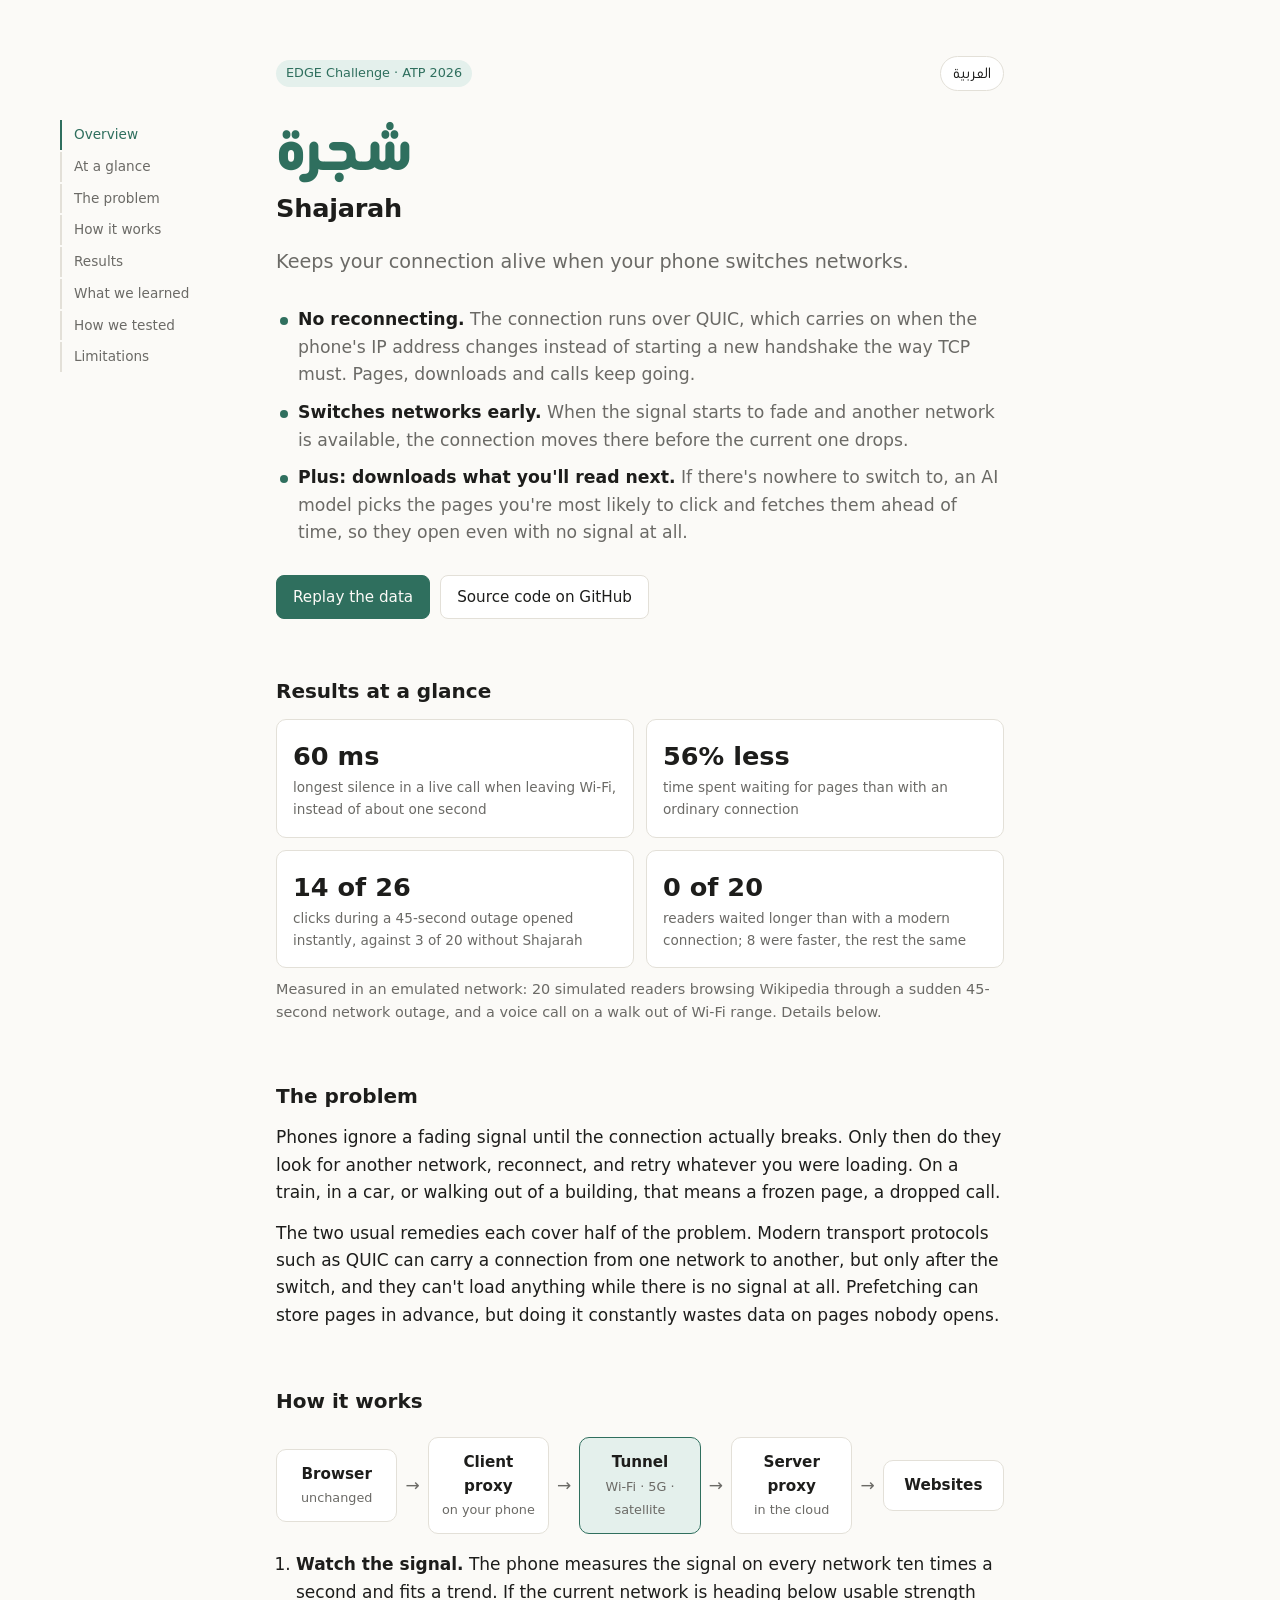
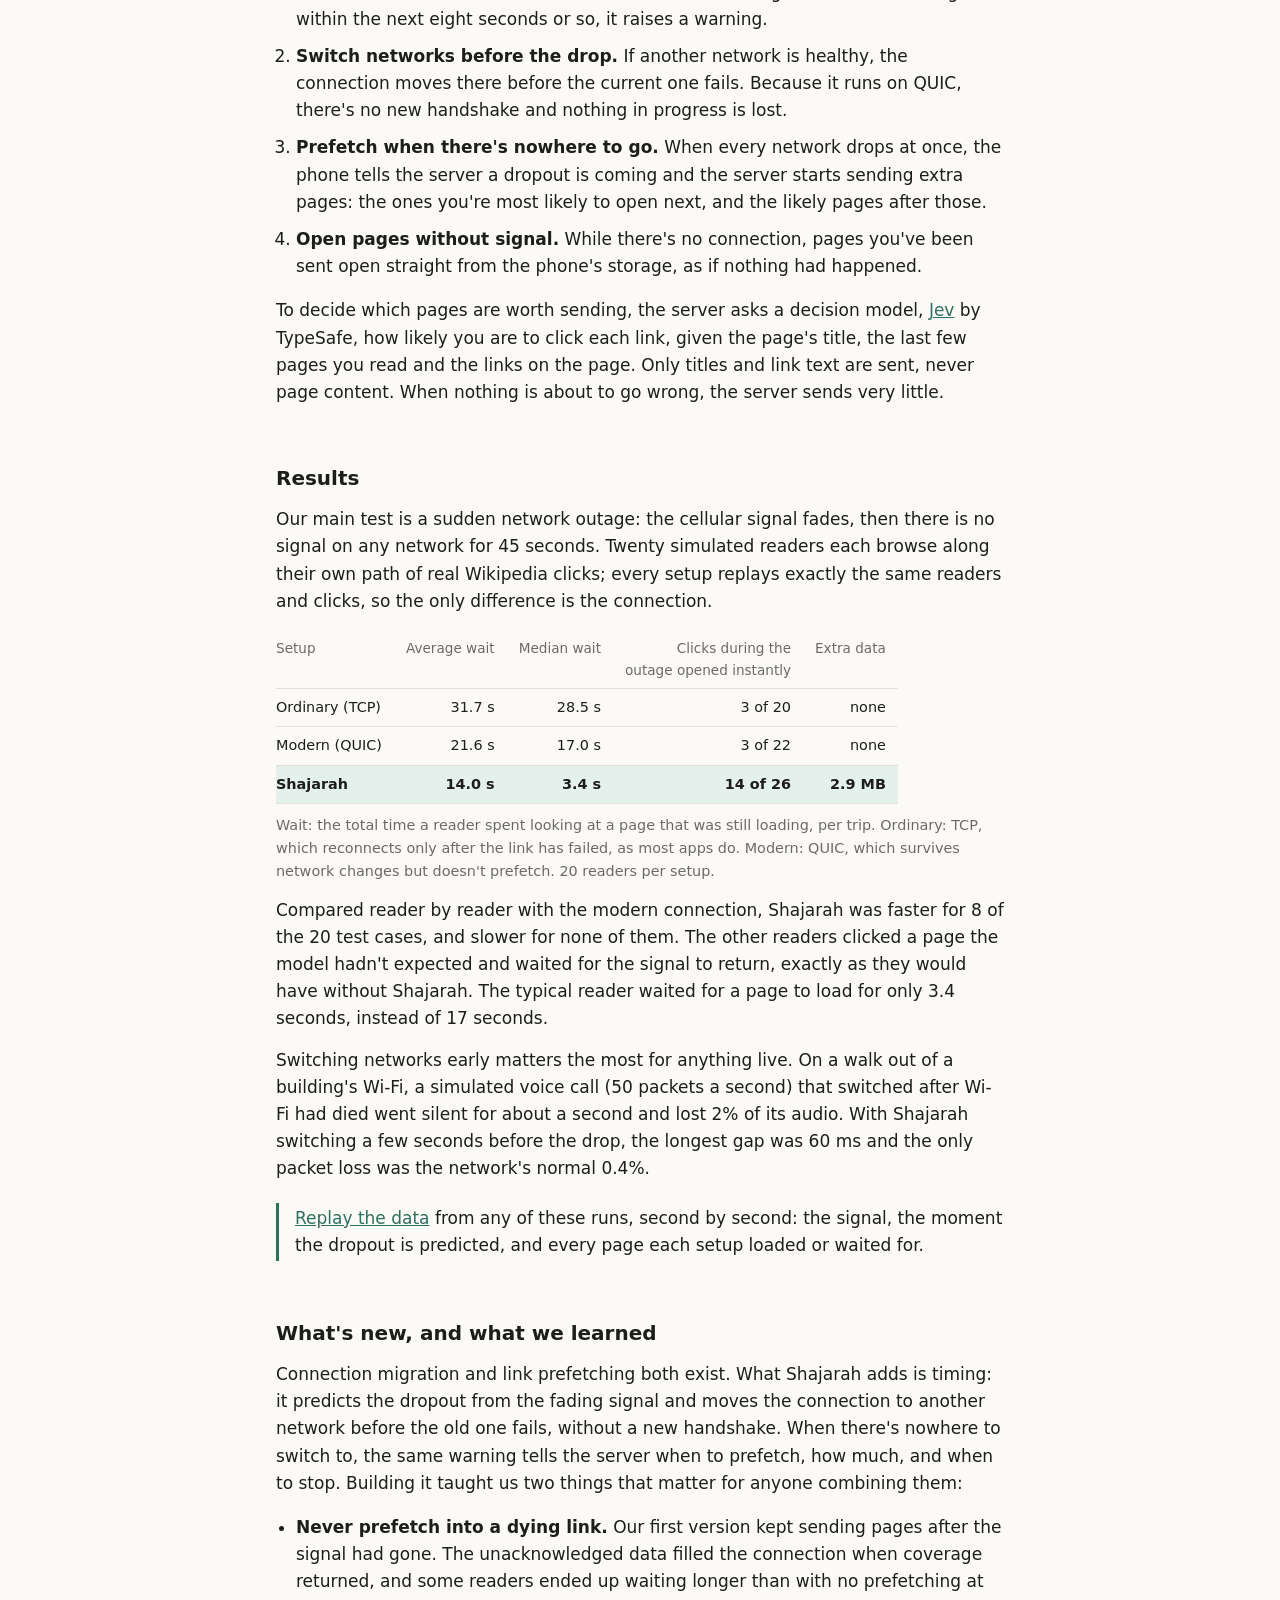
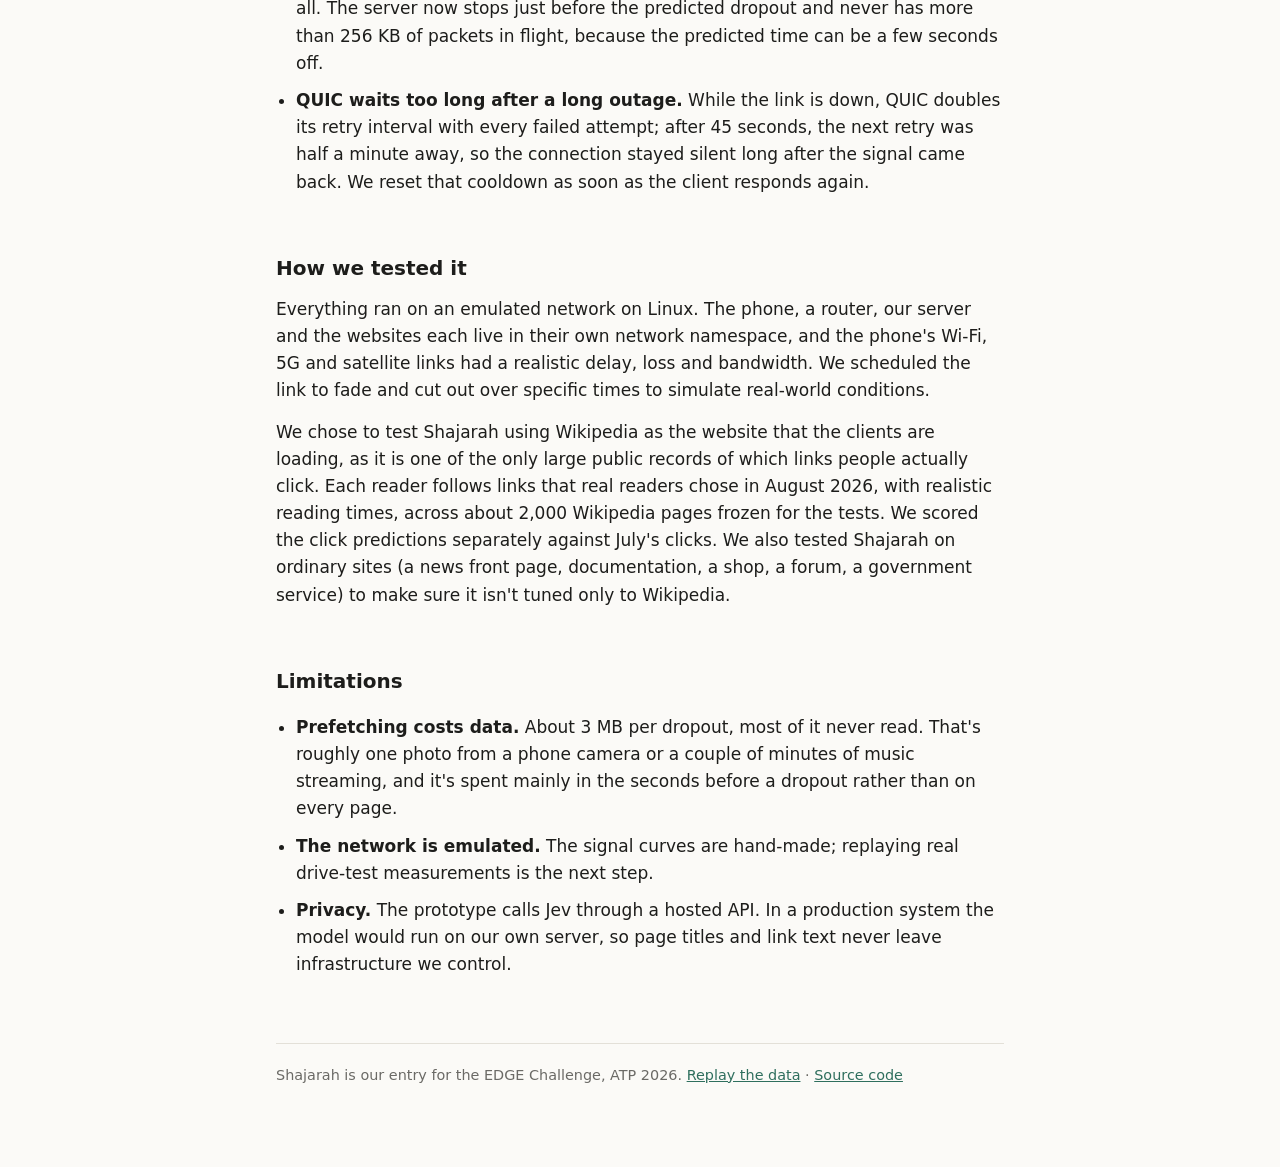
==== commit 7586458e: "Describe the main test as a sudden network outage, not a tunnel Road tunnels aren't common in the UA" ====
--- a/site/index.html
+++ b/site/index.html
@@ -161,12 +161,12 @@
   <div class="grid">
     <div class="stat"><div class="num">60 ms</div><div class="label">longest silence in a live call when leaving Wi-Fi, instead of about one second</div></div>
     <div class="stat"><div class="num">56% less</div><div class="label">time spent waiting for pages than with an ordinary connection</div></div>
-    <div class="stat"><div class="num">14 of 26</div><div class="label">clicks inside a 45-second tunnel opened instantly, against 3 of 20 without Shajarah</div></div>
+    <div class="stat"><div class="num">14 of 26</div><div class="label">clicks during a 45-second outage opened instantly, against 3 of 20 without Shajarah</div></div>
     <div class="stat"><div class="num">0 of 20</div><div class="label">readers waited longer than with a modern connection; 8 were faster, the rest the same</div></div>
   </div>
   <p class="caption">
-    Measured in an emulated network: 20 simulated readers browsing Wikipedia on a drive through a
-    45-second tunnel, and a voice call on a walk out of Wi-Fi range. Details below.
+    Measured in an emulated network: 20 simulated readers browsing Wikipedia through a sudden
+    45-second network outage, and a voice call on a walk out of Wi-Fi range. Details below.
   </p>
 
   <h2 id="problem">The problem</h2>
@@ -197,7 +197,7 @@
   <ol class="steps">
     <li><b>Watch the signal.</b> The phone measures the signal on every network ten times a second and fits a trend. If the current network is heading below usable strength within the next eight seconds or so, it raises a warning.</li>
     <li><b>Switch networks before the drop.</b> If another network is healthy, the connection moves there before the current one fails. Because it runs on QUIC, there's no new handshake and nothing in progress is lost.</li>
-    <li><b>Prefetch when there's nowhere to go.</b> In a tunnel every network fails together, so the phone tells the server a dropout is coming and the server starts sending extra pages: the ones you're most likely to open next, and the likely pages after those.</li>
+    <li><b>Prefetch when there's nowhere to go.</b> When every network drops at once, the phone tells the server a dropout is coming and the server starts sending extra pages: the ones you're most likely to open next, and the likely pages after those.</li>
     <li><b>Open pages without signal.</b> While there's no connection, pages you've been sent open straight from the phone's storage, as if nothing had happened.</li>
   </ol>
   <p>
@@ -217,14 +217,15 @@
 
   <h2 id="results">Results</h2>
   <p>
-    Our main test is a drive through a 45-second tunnel with no signal on any network. Twenty
+    Our main test is a sudden network outage: the cellular signal fades, then there is no signal on
+    any network for 45 seconds. Twenty
     simulated readers each browse along their own path of real Wikipedia clicks; every setup replays
     exactly the same readers and clicks, so the only difference is the connection.
   </p>
   <div class="table-wrap">
     <table>
       <thead>
-        <tr><th>Setup</th><th class="num">Average wait</th><th class="num">Median wait</th><th class="num">Tunnel clicks<br>opened instantly</th><th class="num">Extra data</th></tr>
+        <tr><th>Setup</th><th class="num">Average wait</th><th class="num">Median wait</th><th class="num">Clicks during the<br>outage opened instantly</th><th class="num">Extra data</th></tr>
       </thead>
       <tbody>
         <tr><td>Ordinary (TCP)</td><td class="num">31.7 s</td><td class="num">28.5 s</td><td class="num">3 of 20</td><td class="num">none</td></tr>
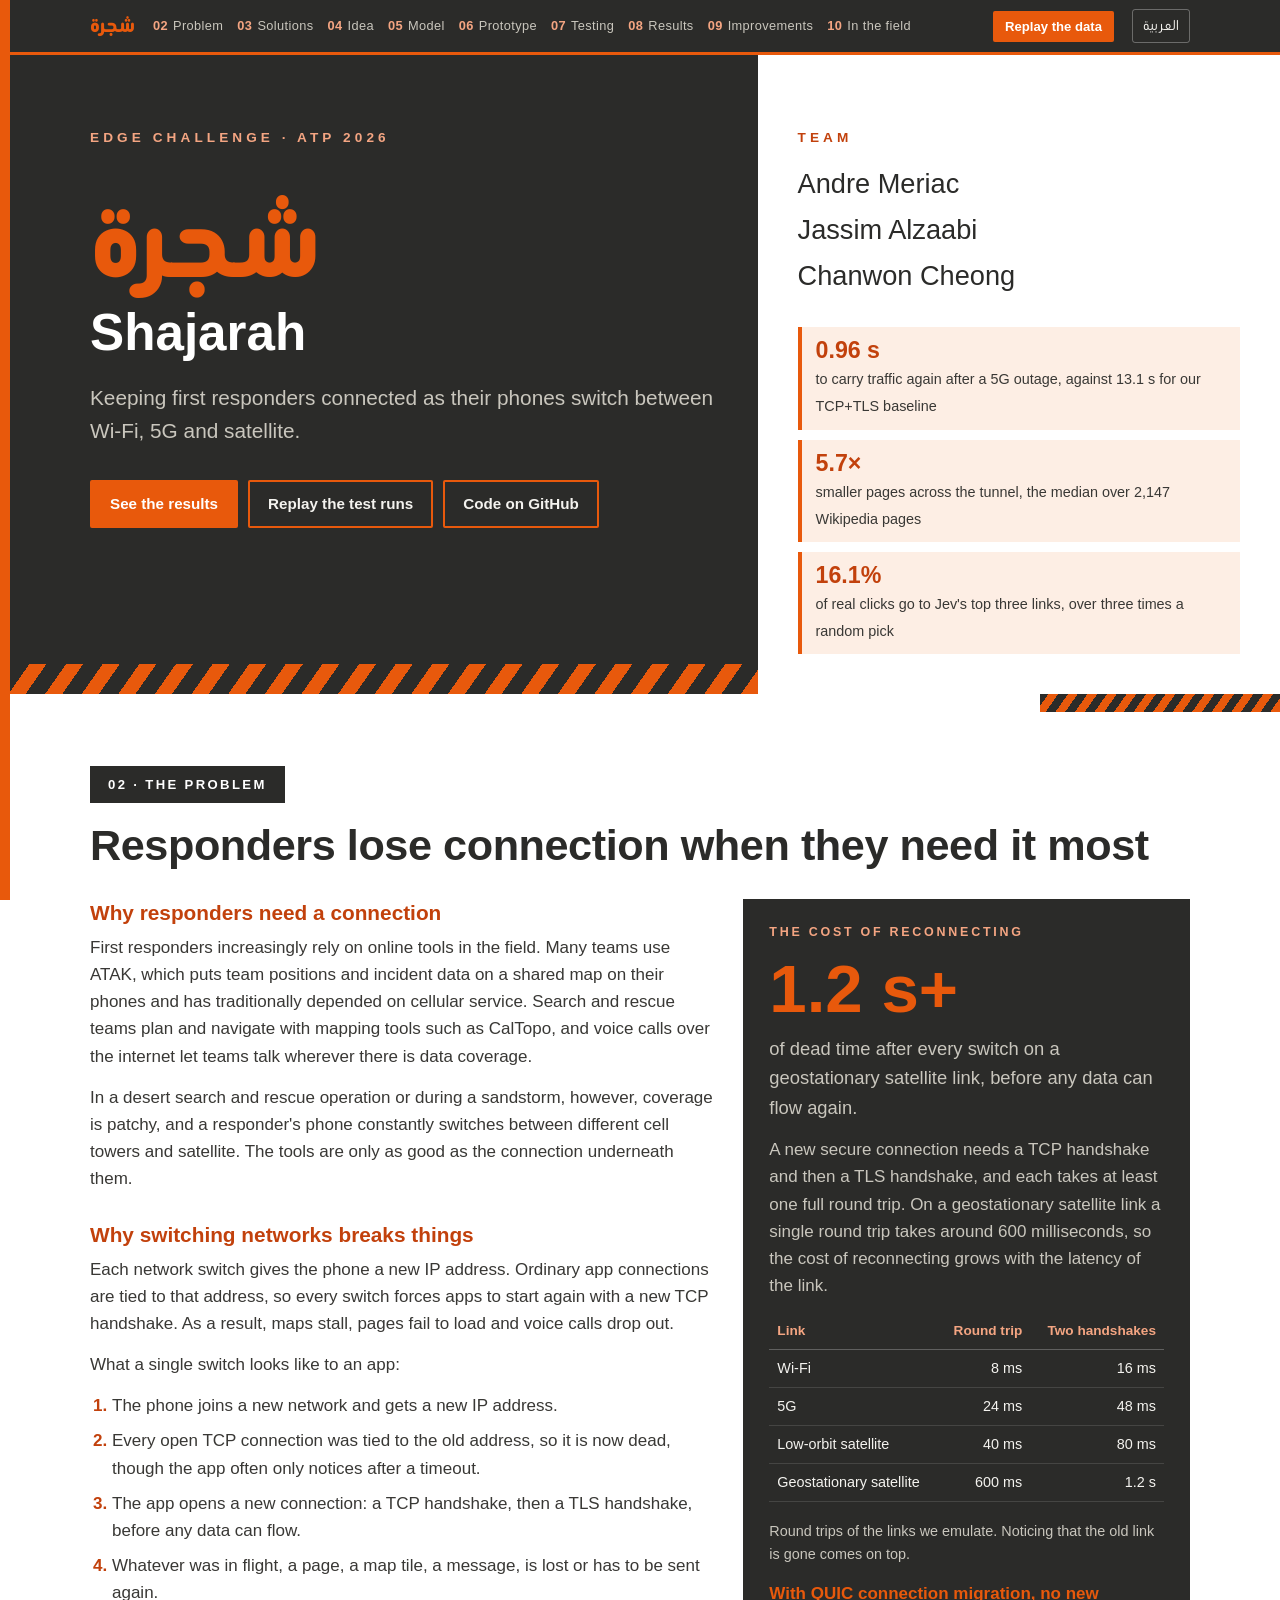
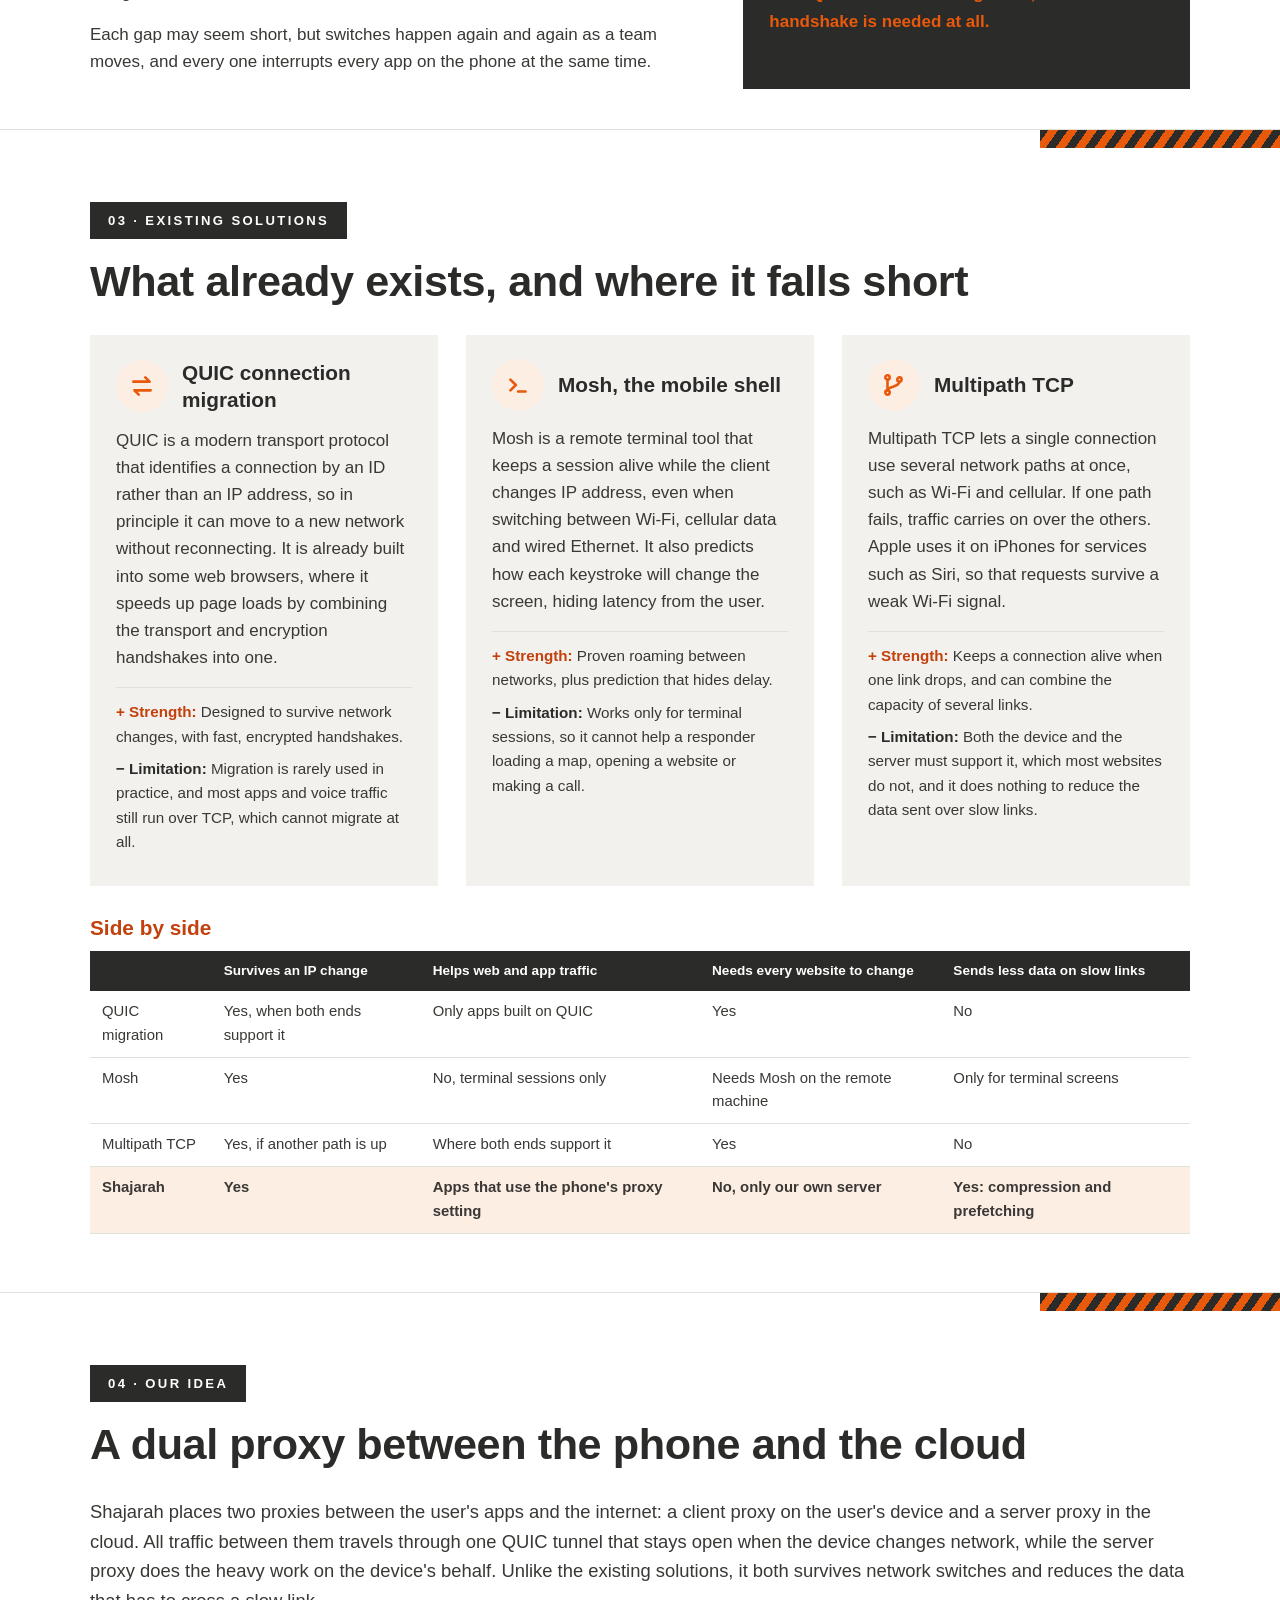
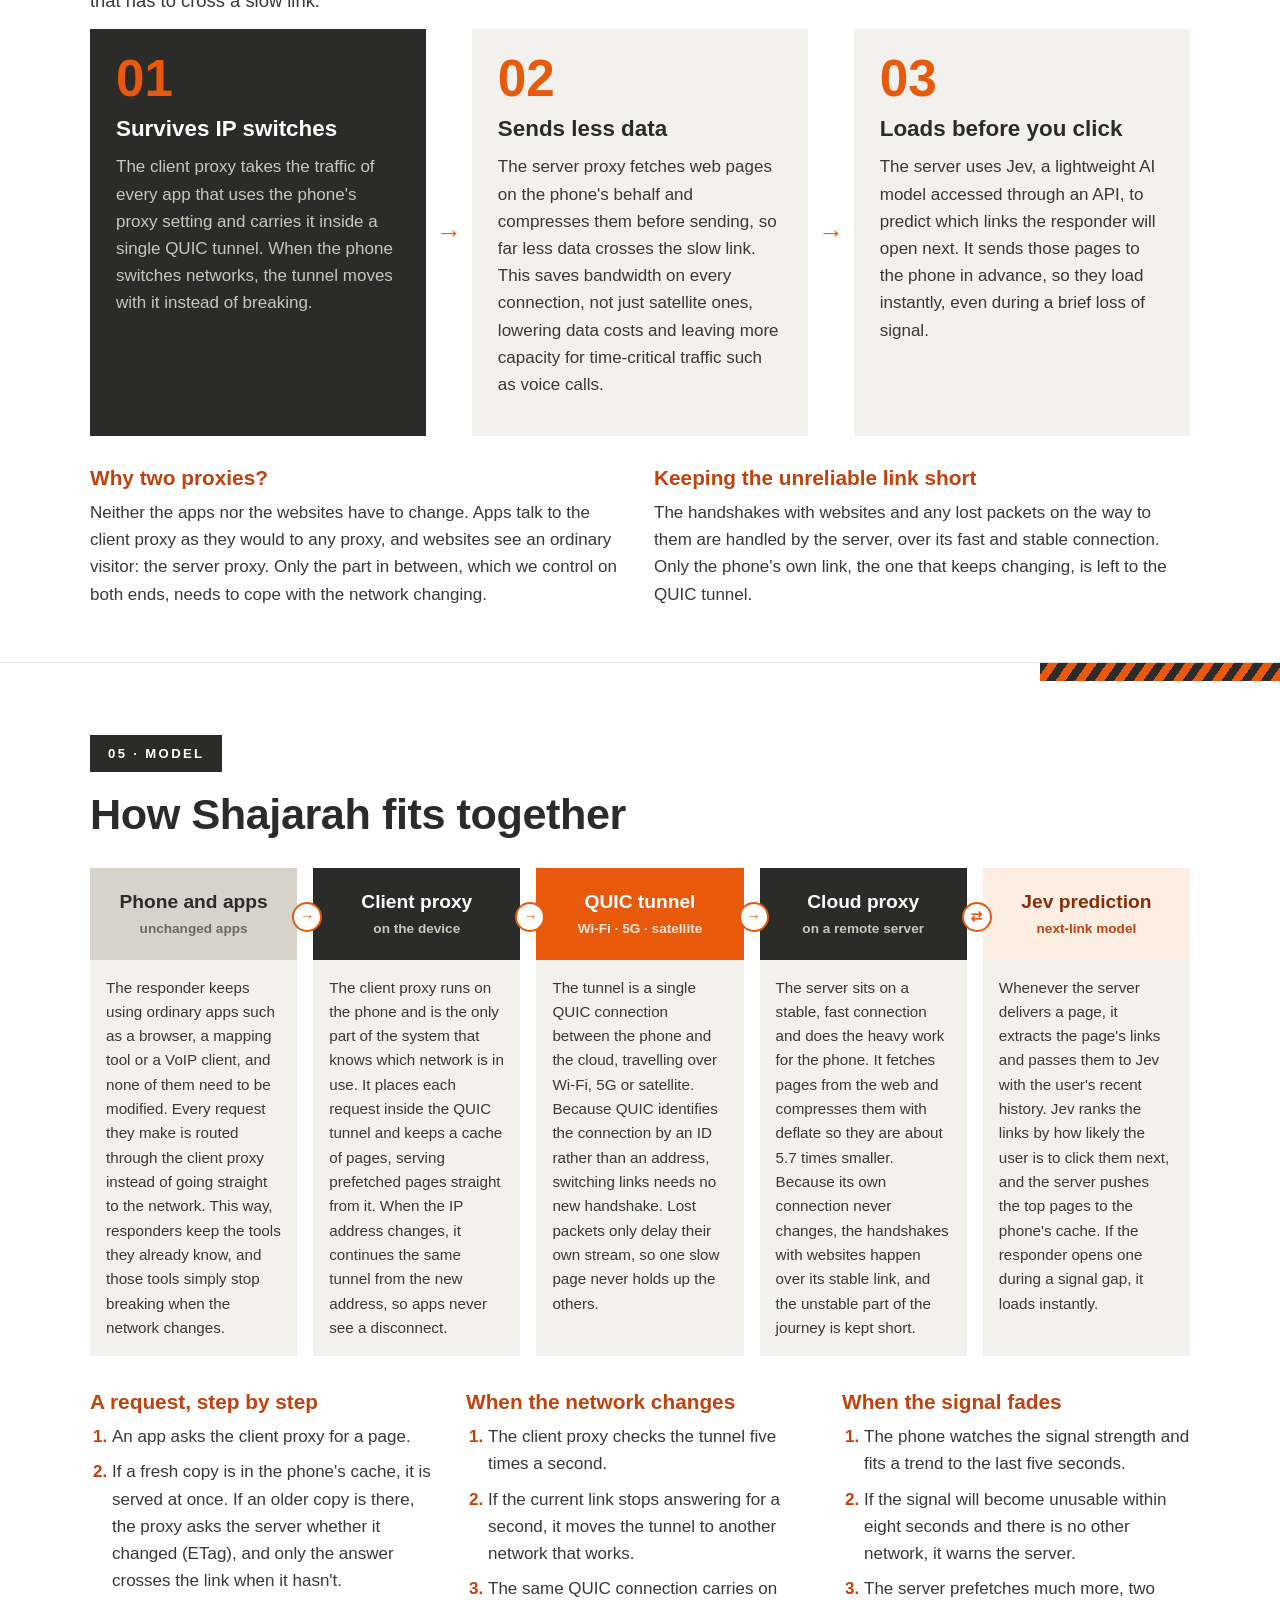
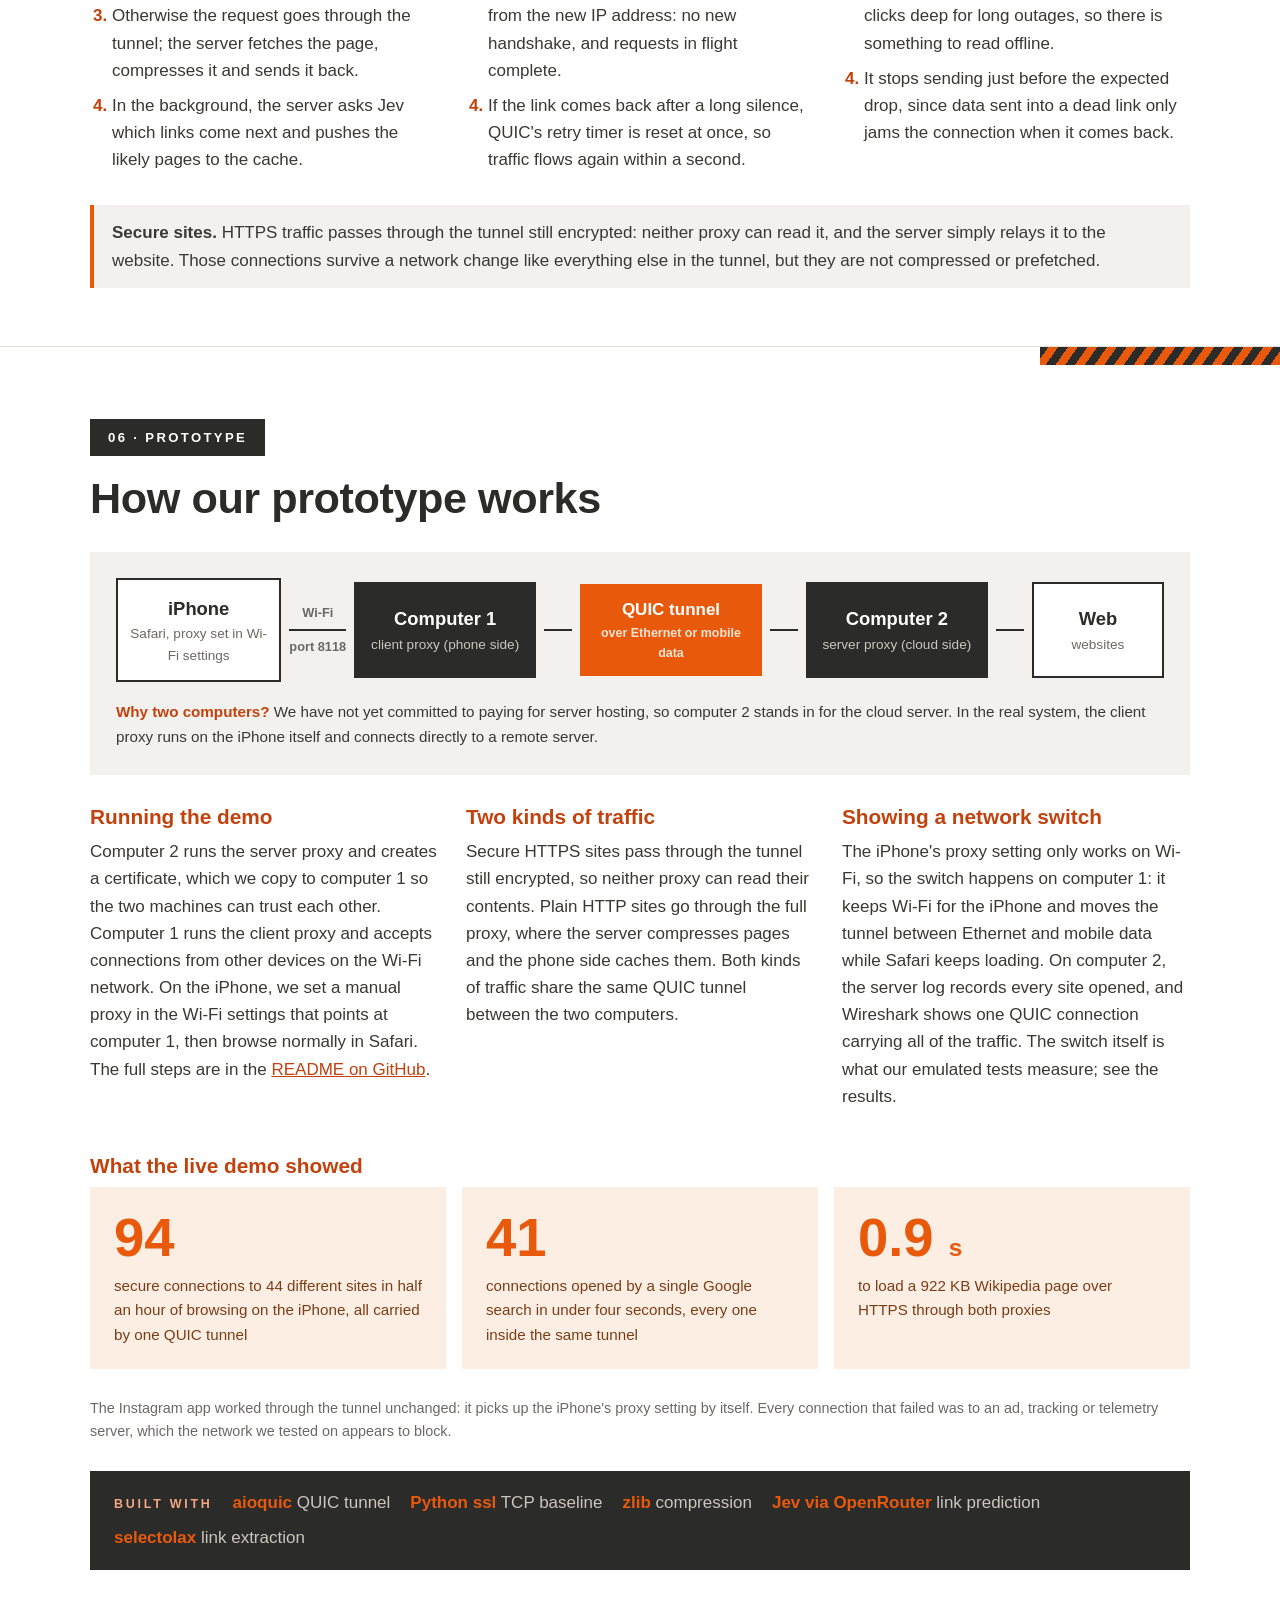
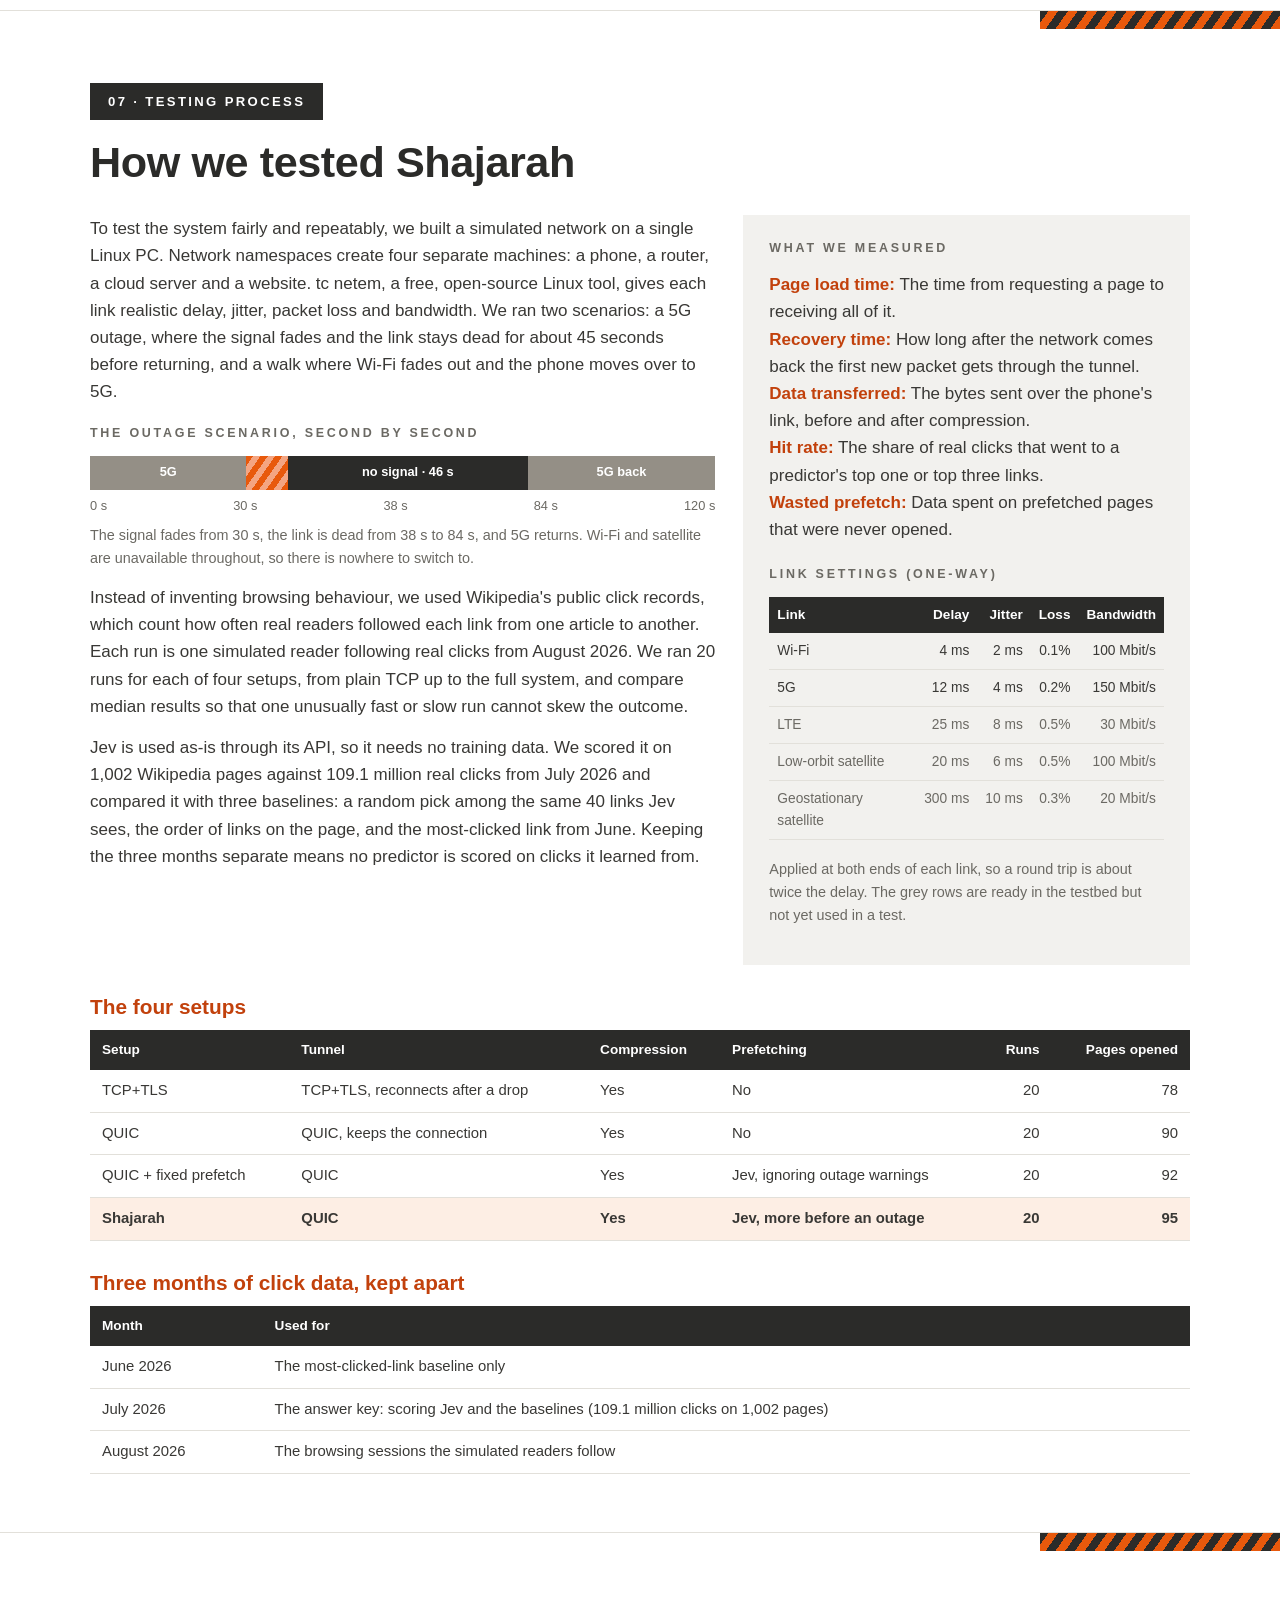
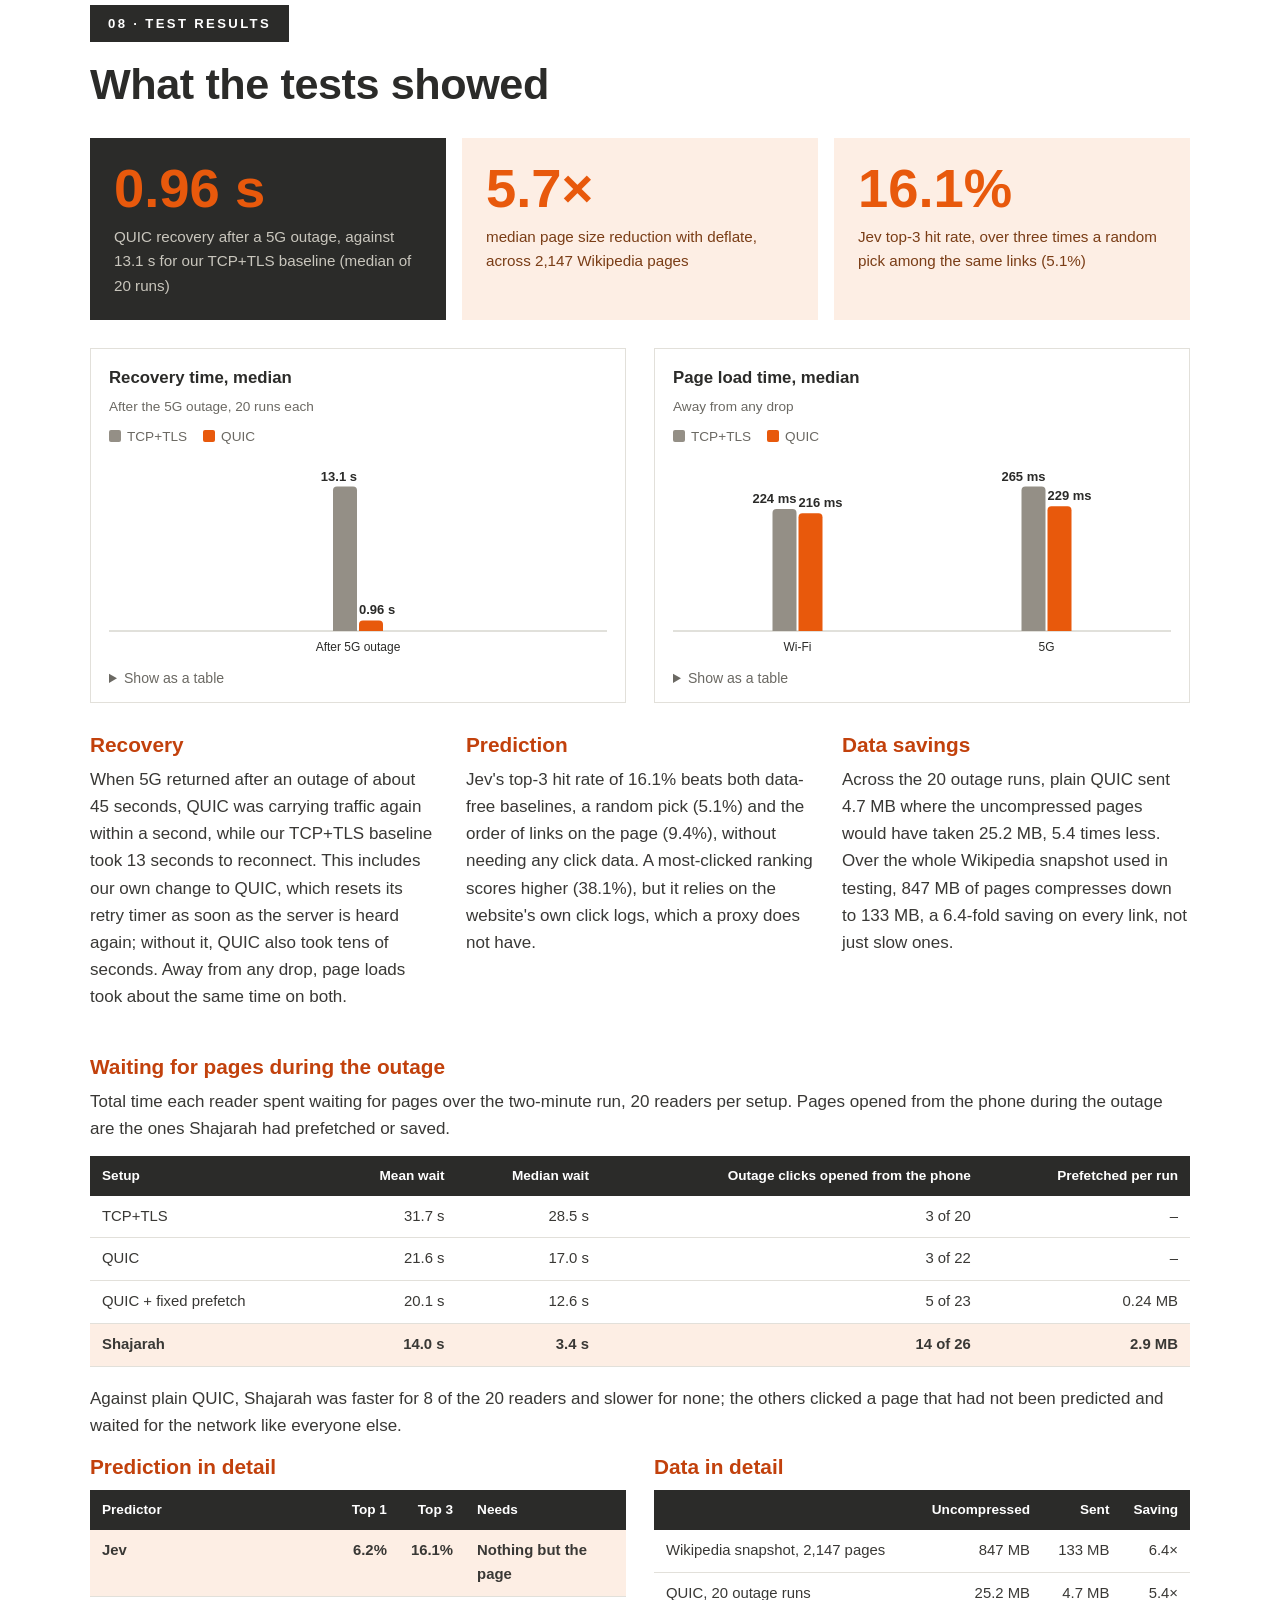
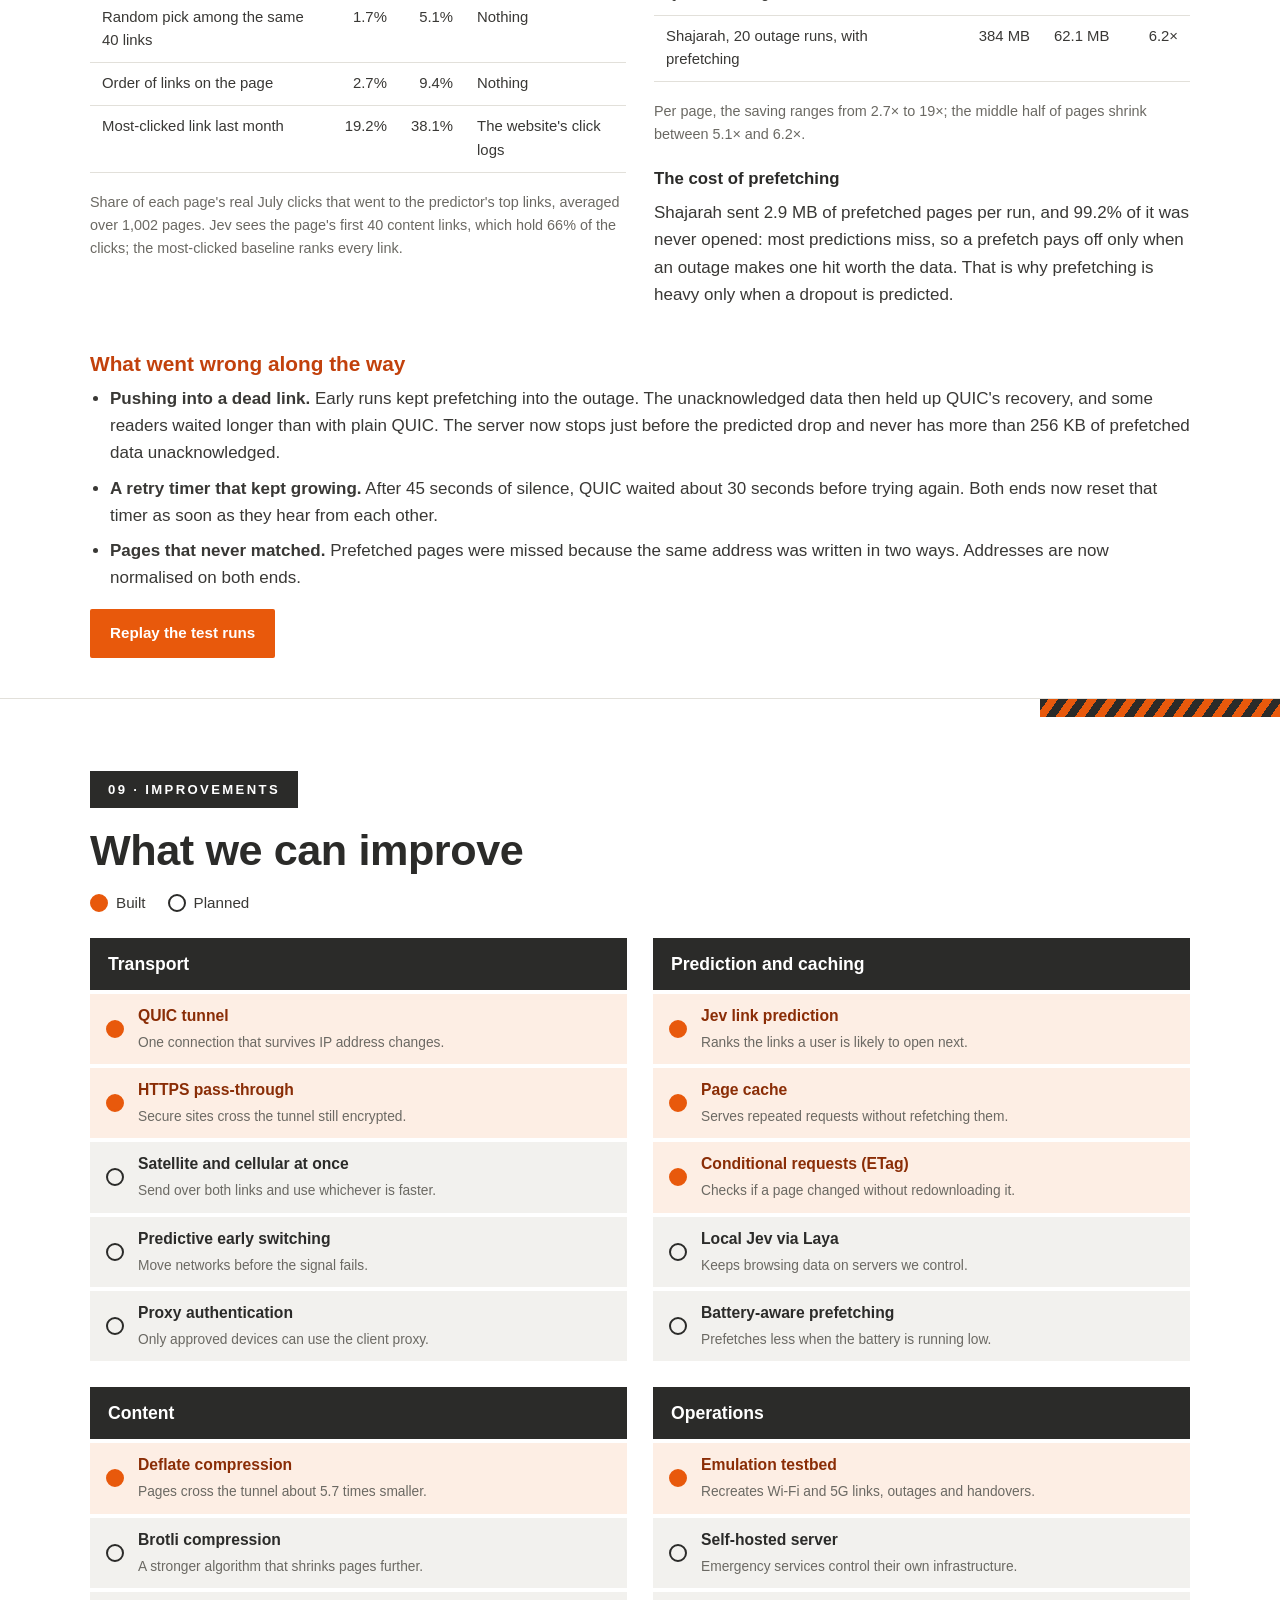
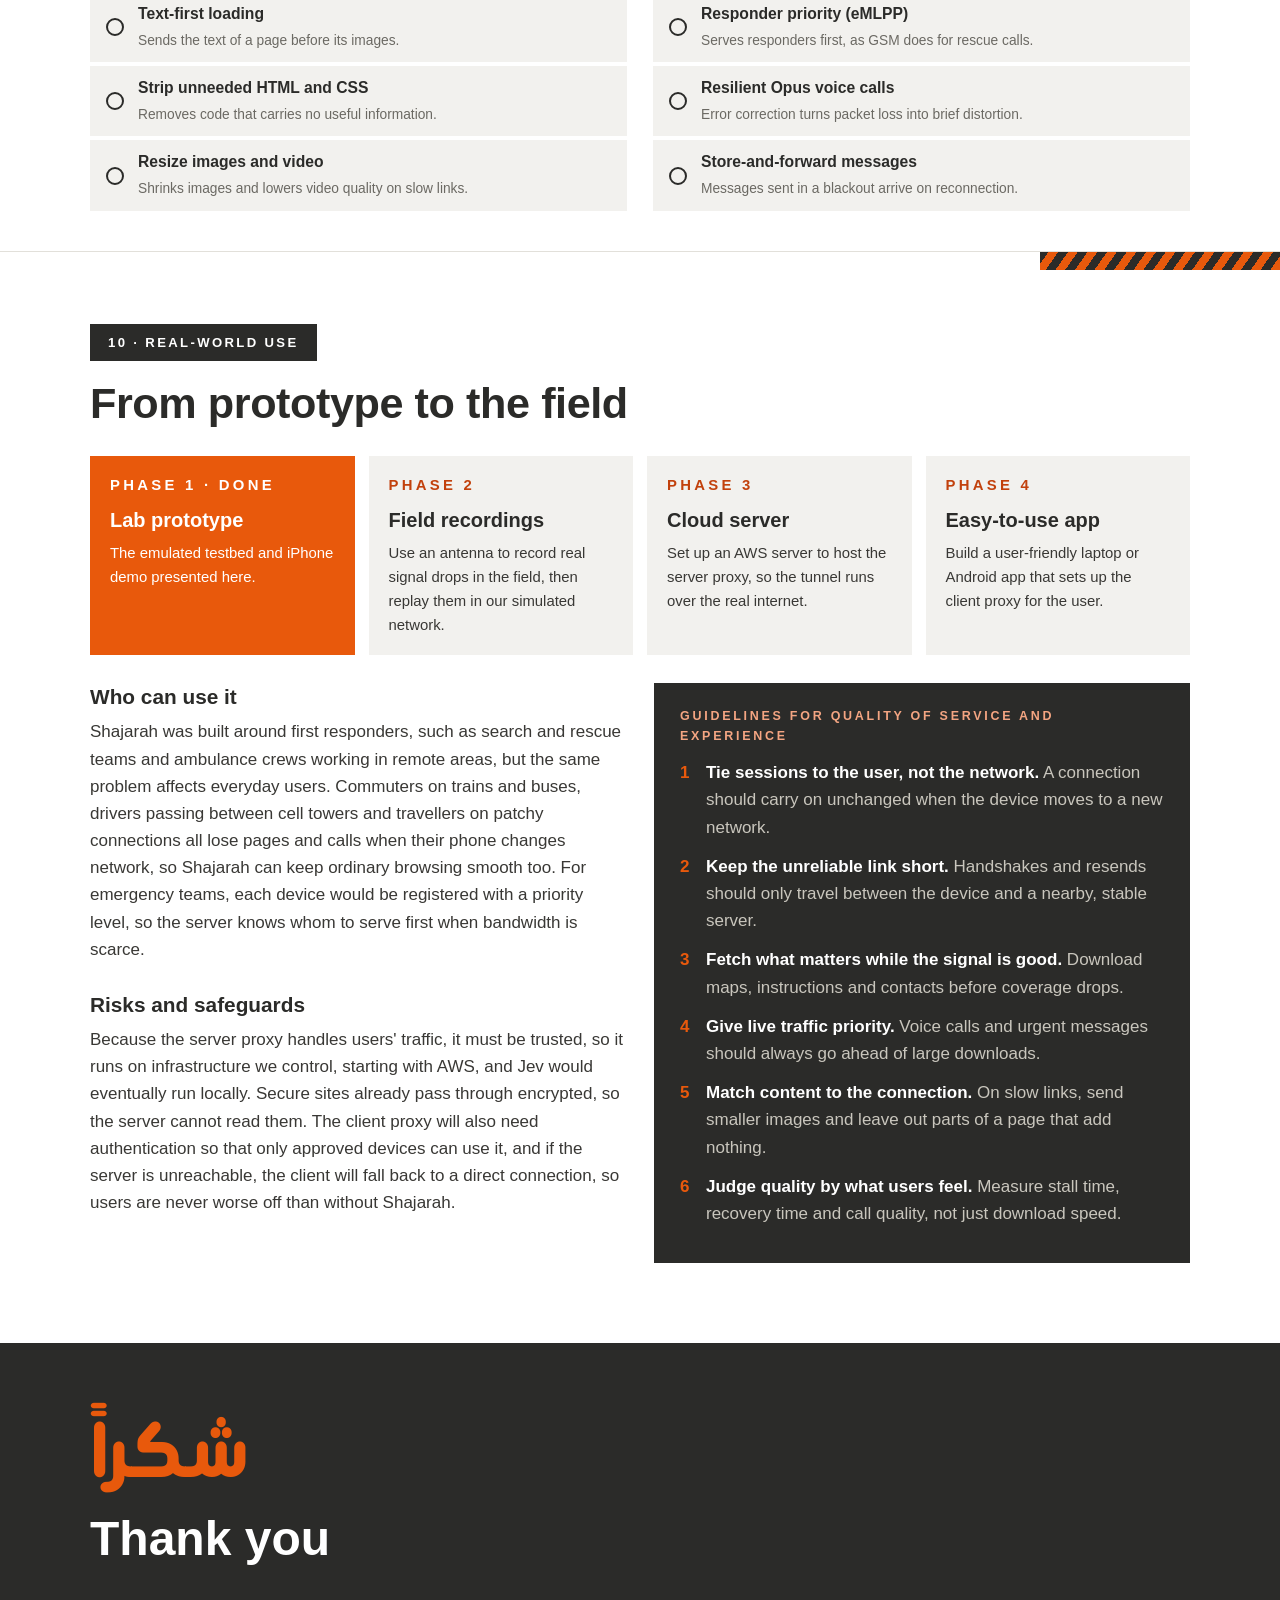
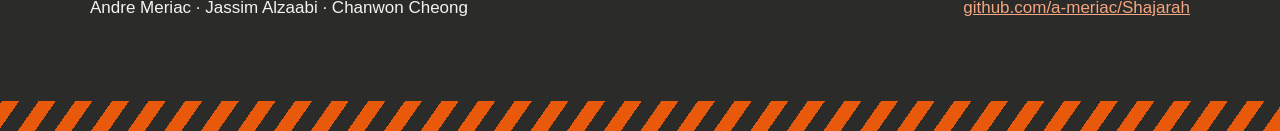
==== commit e71feb40: "Rebuild the site from the presentation deck, in its style The home page (English and Arabic) now fol" ====
--- a/site/index.html
+++ b/site/index.html
@@ -4,323 +4,575 @@
   <meta charset="utf-8">
   <meta name="viewport" content="width=device-width, initial-scale=1">
   <title>Shajarah · شجرة</title>
+  <meta name="description" content="Shajarah keeps first responders connected as their phones switch between Wi-Fi, 5G and satellite: one QUIC tunnel that survives IP changes, compression, and AI prefetching. EDGE Challenge, ATP 2026.">
   <link rel="preconnect" href="https://fonts.googleapis.com">
   <link rel="preconnect" href="https://fonts.gstatic.com" crossorigin>
   <link href="https://fonts.googleapis.com/css2?family=Beiruti:wght@400;600;800&display=swap" rel="stylesheet">
   <link rel="alternate" hreflang="ar" href="ar.html">
-  <meta name="description" content="Shajarah keeps your connection alive when your phone switches networks: no new handshake, and a switch made before the signal drops. Likely pages are prefetched too. EDGE Challenge, ATP 2026.">
-  <style>
-    :root {
-      color-scheme: light;
-      --bg: #fbfaf7;
-      --fg: #1d1d1b;
-      --muted: #6b6a66;
-      --line: #e3e0d8;
-      --card: #ffffff;
-      --accent: #2f6f5e;
-      --accent-soft: #e4f0ec;
-    }
-    @media (prefers-color-scheme: dark) {
-      :root {
-        color-scheme: dark;
-        --bg: #161615;
-        --fg: #ecebe6;
-        --muted: #9d9b94;
-        --line: #2e2d2a;
-        --card: #1f1f1d;
-        --accent: #7cc4ad;
-        --accent-soft: #1f302b;
-      }
-    }
-    * { box-sizing: border-box; }
-    body {
-      margin: 0;
-      background: var(--bg);
-      color: var(--fg);
-      font: 17px/1.6 system-ui, -apple-system, "Segoe UI", sans-serif;
-    }
-    main { max-width: 760px; margin: 0 auto; padding: 56px 16px 80px; }
-    h1 { font-size: 2.4rem; line-height: 1.15; margin: 0 0 12px; letter-spacing: -0.02em; }
-    h1.wordmark { font-family: "Beiruti", "Noto Naskh Arabic", "Segoe UI", sans-serif; font-weight: 800;
-                  font-size: 4.4rem; line-height: 1.1; letter-spacing: 0; margin: 0; color: var(--accent);
-                  text-align: start; }
-    .topbar { display: flex; justify-content: space-between; align-items: center; gap: 12px; margin-bottom: 20px; }
-    .topbar .tag { margin-bottom: 0; }
-    .lang { font-size: 0.95rem; text-decoration: none; border: 1px solid var(--line); border-radius: 999px;
-            padding: 3px 12px; color: var(--fg); background: var(--card); }
-    .lang:lang(ar) { font-family: "Beiruti", "Noto Naskh Arabic", sans-serif; font-size: 1.05rem; }
-    .subtitle { font-size: 1.6rem; font-weight: 650; letter-spacing: -0.01em; margin: 0 0 18px; }
-    ul.key { list-style: none; padding: 0; margin: 0 0 28px; }
-    ul.key li { position: relative; padding-inline-start: 22px; margin-bottom: 10px; color: var(--muted); font-size: 1.08rem; }
-    ul.key li::before { content: ""; position: absolute; inset-inline-start: 4px; top: 0.62em; width: 8px; height: 8px;
-                        border-radius: 50%; background: var(--accent); }
-    ul.key b { color: var(--fg); }
-    h2 { font-size: 1.25rem; margin: 56px 0 12px; }
-    p { margin: 0 0 14px; }
-    .lede { font-size: 1.2rem; color: var(--muted); margin-bottom: 28px; }
-    .tag { display: inline-block; font-size: 0.8rem; color: var(--accent); background: var(--accent-soft);
-           padding: 3px 10px; border-radius: 999px; margin-bottom: 20px; }
-    a { color: var(--accent); }
-    .links { display: flex; flex-wrap: wrap; gap: 10px; }
-    .btn { display: inline-block; padding: 9px 16px; border-radius: 8px; border: 1px solid var(--line);
-           background: var(--card); color: var(--fg); text-decoration: none; font-size: 0.95rem; }
-    .btn.primary { background: var(--accent); border-color: var(--accent); color: var(--bg); }
-
-    /* How it works: a row of boxes that stacks on phones */
-    .flow { display: flex; align-items: center; gap: 8px; margin: 20px 0 8px; }
-    .node { flex: 1; background: var(--card); border: 1px solid var(--line); border-radius: 10px;
-            padding: 12px; text-align: center; font-size: 0.9rem; }
-    .node b { display: block; font-size: 0.95rem; }
-    .node span { color: var(--muted); font-size: 0.8rem; }
-    .node.tunnel { border-color: var(--accent); background: var(--accent-soft); }
-    .arrow { color: var(--muted); }
-    @media (max-width: 600px) {
-      .flow { flex-direction: column; align-items: stretch; }
-      .arrow { text-align: center; transform: rotate(90deg); }
-    }
-
-    ol.steps { padding-inline-start: 20px; }
-    ol.steps li { margin-bottom: 10px; }
-
-    figure { margin: 20px 0; }
-    figure img, video { width: 100%; border-radius: 10px; border: 1px solid var(--line); }
-    figcaption { color: var(--muted); font-size: 0.9rem; margin-top: 6px; }
-    .grid { display: grid; grid-template-columns: repeat(auto-fit, minmax(280px, 1fr)); gap: 12px; }
-    .stat { background: var(--card); border: 1px solid var(--line); border-radius: 10px; padding: 16px; }
-    .stat .num { font-size: 1.6rem; font-weight: 650; }
-    .stat .label { color: var(--muted); font-size: 0.85rem; }
-    .stat .num { font-variant-numeric: tabular-nums; }
-    .caption { color: var(--muted); font-size: 0.9rem; margin-top: 10px; }
-    .table-wrap { overflow-x: auto; margin: 16px 0 6px; }
-    table { border-collapse: collapse; width: auto; font-size: 0.9rem; font-variant-numeric: tabular-nums; }
-    th, td { text-align: start; padding: 7px 12px; border-bottom: 1px solid var(--line); vertical-align: top; }
-    th:first-child, td:first-child { padding-inline-start: 0; }
-    th { color: var(--muted); font-weight: 500; font-size: 0.85rem; }
-    td.num, th.num { text-align: end; white-space: nowrap; }
-    tr.ours td { font-weight: 650; background: var(--accent-soft); }
-    ul.points { padding-inline-start: 20px; }
-    ul.points li { margin-bottom: 10px; }
-    .callout { border-inline-start: 3px solid var(--accent); padding-block: 2px; padding-inline: 16px 0; margin: 20px 0; }
-    /* Section links. Wide screens: a quiet list in the margin beside the article that stays put
-       and marks the section being read. Narrow screens: one slim line at the top that scrolls
-       sideways instead of wrapping. */
-    nav.toc { position: sticky; top: env(safe-area-inset-top, 0px); z-index: 5; background: var(--bg);
-              margin: 24px -16px 0; padding: 8px 16px; border-bottom: 1px solid var(--line);
-              display: flex; gap: 18px; overflow-x: auto; white-space: nowrap; scrollbar-width: none;
-              font-size: 0.88rem; }
-    nav.toc::-webkit-scrollbar { display: none; }
-    nav.toc a { text-decoration: none; color: var(--muted); padding: 2px 0; border-bottom: 2px solid transparent; }
-    nav.toc a:hover { color: var(--fg); }
-    nav.toc a.active { color: var(--accent); border-bottom-color: var(--accent); }
-    h2 { scroll-margin-top: 64px; }
-    @media (min-width: 1180px) {
-      nav.toc { position: fixed; top: 120px; inset-inline-start: calc(50% - 380px - 200px); width: 170px;
-                margin: 0; padding: 0; border: 0; background: none; flex-direction: column; gap: 2px;
-                overflow: visible; white-space: normal; font-size: 0.85rem; }
-      nav.toc a { padding: 4px 0 4px 12px; padding-inline: 12px 0; border-bottom: 0;
-                  border-inline-start: 2px solid var(--line); }
-      nav.toc a.active { border-inline-start-color: var(--accent); }
-      h2 { scroll-margin-top: 24px; }
-    }
-    footer { margin-top: 64px; padding-top: 20px; border-top: 1px solid var(--line);
-             color: var(--muted); font-size: 0.9rem; }
-  </style>
+  <link rel="stylesheet" href="style.css">
 </head>
 <body>
+<nav class="topnav" aria-label="Sections">
+  <div class="wrap">
+    <a class="brand" href="#top" lang="ar" aria-label="Shajarah, back to top">شجرة</a>
+    <div class="links">
+      <a href="#problem"><b>02</b>Problem</a>
+      <a href="#solutions"><b>03</b>Solutions</a>
+      <a href="#idea"><b>04</b>Idea</a>
+      <a href="#model"><b>05</b>Model</a>
+      <a href="#prototype"><b>06</b>Prototype</a>
+      <a href="#testing"><b>07</b>Testing</a>
+      <a href="#results"><b>08</b>Results</a>
+      <a href="#improvements"><b>09</b>Improvements</a>
+      <a href="#field"><b>10</b>In the field</a>
+    </div>
+    <a class="navbtn" href="replay.html">Replay the data</a>
+    <a class="lang" href="ar.html" lang="ar" hreflang="ar">العربية</a>
+  </div>
+</nav>
+
+<header class="hero" id="top">
+  <div class="dark">
+    <p class="kicker">EDGE Challenge · ATP 2026</p>
+    <h1 class="wordmark" lang="ar">شجرة</h1>
+    <p class="name">Shajarah</p>
+    <p class="tagline">Keeping first responders connected as their phones switch between Wi-Fi, 5G and satellite.</p>
+    <div class="buttons">
+      <a class="btn primary" href="#results">See the results</a>
+      <a class="btn" href="replay.html">Replay the test runs</a>
+      <a class="btn" href="https://github.com/a-meriac/Shajarah">Code on GitHub</a>
+    </div>
+  </div>
+  <div class="side">
+    <div>
+      <h2>Team</h2>
+      <ul class="team">
+        <li>Andre Meriac</li>
+        <li>Jassim Alzaabi</li>
+        <li>Chanwon Cheong</li>
+      </ul>
+    </div>
+    <div class="glance">
+      <div><b>0.96 s</b><span>to carry traffic again after a 5G outage, against 13.1 s for our TCP+TLS baseline</span></div>
+      <div><b>5.7×</b><span>smaller pages across the tunnel, the median over 2,147 Wikipedia pages</span></div>
+      <div><b>16.1%</b><span>of real clicks go to Jev's top three links, over three times a random pick</span></div>
+    </div>
+  </div>
+</header>
+
 <main>
-  <div class="topbar" id="overview">
-    <span class="tag">EDGE Challenge · ATP 2026</span>
-    <a class="lang" href="ar.html" lang="ar" hreflang="ar">العربية</a>
-  </div>
-  <h1 class="wordmark" lang="ar">شجرة</h1>
-  <p class="subtitle">Shajarah</p>
-  <p class="lede">Keeps your connection alive when your phone switches networks.</p>
-  <ul class="key">
-    <li><b>No reconnecting.</b> The connection runs over QUIC, which carries on when the phone's IP address changes instead of starting a new handshake the way TCP must. Pages, downloads and calls keep going.</li>
-    <li><b>Switches networks early.</b> When the signal starts to fade and another network is available, the connection moves there before the current one drops.</li>
-    <li><b>Plus: downloads what you'll read next.</b> If there's nowhere to switch to, an AI model picks the pages you're most likely to click and fetches them ahead of time, so they open even with no signal at all.</li>
-  </ul>
-  <div class="links">
-    <a class="btn primary" href="replay.html">Replay the data</a>
-    <a class="btn" href="https://github.com/a-meriac/Shajarah">Source code on GitHub</a>
-    <!-- When the paper is ready: put it in site/media/ and uncomment.
-    <a class="btn" href="media/paper.pdf">Read the paper (PDF)</a> -->
-  </div>
-  <nav class="toc" aria-label="On this page">
-    <a href="#overview">Overview</a>
-    <a href="#glance">At a glance</a>
-    <a href="#problem">The problem</a>
-    <a href="#how">How it works</a>
-    <a href="#results">Results</a>
-    <a href="#learned">What we learned</a>
-    <a href="#testing">How we tested</a>
-    <a href="#limits">Limitations</a>
-  </nav>
-
-  <h2 id="glance">Results at a glance</h2>
-  <div class="grid">
-    <div class="stat"><div class="num">60 ms</div><div class="label">longest silence in a live call when leaving Wi-Fi, instead of about one second</div></div>
-    <div class="stat"><div class="num">56% less</div><div class="label">time spent waiting for pages than with an ordinary connection</div></div>
-    <div class="stat"><div class="num">14 of 26</div><div class="label">clicks during a 45-second outage opened instantly, against 3 of 20 without Shajarah</div></div>
-    <div class="stat"><div class="num">0 of 20</div><div class="label">readers waited longer than with a modern connection; 8 were faster, the rest the same</div></div>
-  </div>
-  <p class="caption">
-    Measured in an emulated network: 20 simulated readers browsing Wikipedia through a sudden
-    45-second network outage, and a voice call on a walk out of Wi-Fi range. Details below.
-  </p>
-
-  <h2 id="problem">The problem</h2>
-  <p>
-    Phones ignore a fading signal until the connection actually breaks. Only then do they look for
-    another network, reconnect, and retry whatever you were loading. On a train, in a car, or walking out of a building, that means a frozen page,
-    a dropped call.
-  </p>
-  <p>
-    The two usual remedies each cover half of the problem. Modern transport protocols such as QUIC
-    can carry a connection from one network to another, but only after the switch, and they can't
-    load anything while there is no signal at all. Prefetching can store pages in advance, but doing
-    it constantly wastes data on pages nobody opens.
-  </p>
-
-  <h2 id="how">How it works</h2>
-  <div class="flow" aria-label="Browser to client proxy, through a tunnel over Wi-Fi, 5G or satellite, to a server proxy, then websites">
-    <div class="node"><b>Browser</b><span>unchanged</span></div>
-    <div class="arrow">→</div>
-    <div class="node"><b>Client proxy</b><span>on your phone</span></div>
-    <div class="arrow">→</div>
-    <div class="node tunnel"><b>Tunnel</b><span>Wi-Fi · 5G · satellite</span></div>
-    <div class="arrow">→</div>
-    <div class="node"><b>Server proxy</b><span>in the cloud</span></div>
-    <div class="arrow">→</div>
-    <div class="node"><b>Websites</b></div>
-  </div>
-  <ol class="steps">
-    <li><b>Watch the signal.</b> The phone measures the signal on every network ten times a second and fits a trend. If the current network is heading below usable strength within the next eight seconds or so, it raises a warning.</li>
-    <li><b>Switch networks before the drop.</b> If another network is healthy, the connection moves there before the current one fails. Because it runs on QUIC, there's no new handshake and nothing in progress is lost.</li>
-    <li><b>Prefetch when there's nowhere to go.</b> When every network drops at once, the phone tells the server a dropout is coming and the server starts sending extra pages: the ones you're most likely to open next, and the likely pages after those.</li>
-    <li><b>Open pages without signal.</b> While there's no connection, pages you've been sent open straight from the phone's storage, as if nothing had happened.</li>
-  </ol>
-  <p>
-    To decide which pages are worth sending, the server asks a decision model,
-    <a href="https://openrouter.ai/docs/guides/community/jev">Jev</a> by TypeSafe, how likely you
-    are to click each link, given the page's title, the last few pages you read and the links on the
-    page. Only titles and link text are sent, never page content. When nothing is about to go wrong,
-    the server sends very little.
-  </p>
-
-  <!-- Demo video: swap in one of these when it's ready.
-  <h2 id="video">Demo video</h2>
-  <video src="media/demo.mp4" controls playsinline poster="media/demo-poster.jpg"></video>
-  or
-  <iframe style="width:100%;aspect-ratio:16/9;border:0;border-radius:10px"
-          src="https://www.youtube-nocookie.com/embed/VIDEO_ID" allowfullscreen></iframe> -->
-
-  <h2 id="results">Results</h2>
-  <p>
-    Our main test is a sudden network outage: the cellular signal fades, then there is no signal on
-    any network for 45 seconds. Twenty
-    simulated readers each browse along their own path of real Wikipedia clicks; every setup replays
-    exactly the same readers and clicks, so the only difference is the connection.
-  </p>
-  <div class="table-wrap">
-    <table>
-      <thead>
-        <tr><th>Setup</th><th class="num">Average wait</th><th class="num">Median wait</th><th class="num">Clicks during the<br>outage opened instantly</th><th class="num">Extra data</th></tr>
-      </thead>
-      <tbody>
-        <tr><td>Ordinary (TCP)</td><td class="num">31.7 s</td><td class="num">28.5 s</td><td class="num">3 of 20</td><td class="num">none</td></tr>
-        <tr><td>Modern (QUIC)</td><td class="num">21.6 s</td><td class="num">17.0 s</td><td class="num">3 of 22</td><td class="num">none</td></tr>
-        <tr class="ours"><td>Shajarah</td><td class="num">14.0 s</td><td class="num">3.4 s</td><td class="num">14 of 26</td><td class="num">2.9 MB</td></tr>
-      </tbody>
-    </table>
-  </div>
-  <p class="caption">
-    Wait: the total time a reader spent looking at a page that was still loading, per trip.
-    Ordinary: TCP, which reconnects only after the link has failed, as most apps do. Modern: QUIC,
-    which survives network changes but doesn't prefetch. 20 readers per setup.
-  </p>
-  <p>
-    Compared reader by reader with the modern connection, Shajarah was faster for 8 of the 20 test cases, and
-    slower for none of them. The other readers clicked a page the model hadn't expected and waited for
-    the signal to return, exactly as they would have without Shajarah. The typical reader waited for a page to load for only
-    3.4 seconds, instead of 17 seconds.
-  </p>
-  <p>
-    Switching networks early matters the most for anything live. On a walk out of a building's Wi-Fi, a simulated
-    voice call (50 packets a second) that switched after Wi-Fi had died went silent for about a
-    second and lost 2% of its audio. With Shajarah switching a few seconds before the drop, the longest
-    gap was 60 ms and the only packet loss was the network's normal 0.4%.
-  </p>
-  <p class="callout">
-    <a href="replay.html">Replay the data</a> from any of these runs, second by second: the signal,
-    the moment the dropout is predicted, and every page each setup loaded or waited for.
-  </p>
-
-  <h2 id="learned">What's new, and what we learned</h2>
-  <p>
-    Connection migration and link prefetching both exist. What Shajarah adds is timing: it predicts
-    the dropout from the fading signal and moves the connection to another network before the old
-    one fails, without a new handshake. When there's nowhere to switch to, the same warning tells
-    the server when to prefetch, how much, and when to stop. Building it taught us two things that matter for
-    anyone combining them:
-  </p>
-  <ul class="points">
-    <li><b>Never prefetch into a dying link.</b> Our first version kept sending pages after the signal had gone. The unacknowledged data filled the connection when coverage returned, and some readers ended up waiting longer than with no prefetching at all. The server now stops just before the predicted dropout and never has more than 256 KB of packets in flight, because the predicted time can be a few seconds off.</li>
-    <li><b>QUIC waits too long after a long outage.</b> While the link is down, QUIC doubles its retry interval with every failed attempt; after 45 seconds, the next retry was half a minute away, so the connection stayed silent long after the signal came back. We reset that cooldown as soon as the client responds again.</li>
-  </ul>
-
-  <h2 id="testing">How we tested it</h2>
-  <p>
-    Everything ran on an emulated network on Linux. The phone, a router, our server and the
-    websites each live in their own network namespace, and the phone's Wi-Fi, 5G and satellite links
-    had a realistic delay, loss and bandwidth. We scheduled the link to fade and cut out over specific times to simulate real-world conditions.
-  </p>
-  <p>
-    We chose to test Shajarah using Wikipedia as the website that the clients are loading, as it is one of the only large public records of which
-    links people actually click. Each reader follows links that real readers chose in August 2026,
-    with realistic reading times, across about 2,000 Wikipedia pages frozen for the tests. We scored
-    the click predictions separately against July's clicks. We also tested Shajarah on ordinary
-    sites (a news front page, documentation, a shop, a forum, a government service) to make sure it
-    isn't tuned only to Wikipedia.
-  </p>
-
-  <h2 id="limits">Limitations</h2>
-  <ul class="points">
-    <li><b>Prefetching costs data.</b> About 3 MB per dropout, most of it never read. That's roughly one photo from a phone camera or a couple of minutes of music streaming, and it's spent mainly in the seconds before a dropout rather than on every page.</li>
-    <li><b>The network is emulated.</b> The signal curves are hand-made; replaying real drive-test measurements is the next step.</li>
-    <li><b>Privacy.</b> The prototype calls Jev through a hosted API. In a production system the model would run on our own server, so page titles and link text never leave infrastructure we control.</li>
-  </ul>
-
-  <footer>
-    Shajarah is our entry for the EDGE Challenge, ATP 2026.
-    <a href="replay.html">Replay the data</a> ·
-    <a href="https://github.com/a-meriac/Shajarah">Source code</a>
-    <!-- Team: add names here. -->
-  </footer>
+<!-- 02 -->
+<section class="slide" id="problem">
+  <div class="wrap">
+    <p class="tag">02 · The problem</p>
+    <h2 class="title">Responders lose connection when they need it most</h2>
+    <div class="cols two">
+      <div>
+        <h3>Why responders need a connection</h3>
+        <p>First responders increasingly rely on online tools in the field. Many teams use ATAK, which puts team positions and incident data on a shared map on their phones and has traditionally depended on cellular service. Search and rescue teams plan and navigate with mapping tools such as CalTopo, and voice calls over the internet let teams talk wherever there is data coverage.</p>
+        <p>In a desert search and rescue operation or during a sandstorm, however, coverage is patchy, and a responder's phone constantly switches between different cell towers and satellite. The tools are only as good as the connection underneath them.</p>
+        <h3>Why switching networks breaks things</h3>
+        <p>Each network switch gives the phone a new IP address. Ordinary app connections are tied to that address, so every switch forces apps to start again with a new TCP handshake. As a result, maps stall, pages fail to load and voice calls drop out.</p>
+        <p>What a single switch looks like to an app:</p>
+        <ol class="steps">
+          <li>The phone joins a new network and gets a new IP address.</li>
+          <li>Every open TCP connection was tied to the old address, so it is now dead, though the app often only notices after a timeout.</li>
+          <li>The app opens a new connection: a TCP handshake, then a TLS handshake, before any data can flow.</li>
+          <li>Whatever was in flight, a page, a map tile, a message, is lost or has to be sent again.</li>
+        </ol>
+        <p>Each gap may seem short, but switches happen again and again as a team moves, and every one interrupts every app on the phone at the same time.</p>
+      </div>
+      <div class="card dark">
+        <p class="label">The cost of reconnecting</p>
+        <div class="num">1.2 s+</div>
+        <p class="big-label">of dead time after every switch on a geostationary satellite link, before any data can flow again.</p>
+        <p>A new secure connection needs a TCP handshake and then a TLS handshake, and each takes at least one full round trip. On a geostationary satellite link a single round trip takes around 600 milliseconds, so the cost of reconnecting grows with the latency of the link.</p>
+        <div class="table-wrap">
+          <table>
+            <thead><tr><th>Link</th><th class="num">Round trip</th><th class="num">Two handshakes</th></tr></thead>
+            <tbody>
+              <tr><td>Wi-Fi</td><td class="num">8 ms</td><td class="num">16 ms</td></tr>
+              <tr><td>5G</td><td class="num">24 ms</td><td class="num">48 ms</td></tr>
+              <tr><td>Low-orbit satellite</td><td class="num">40 ms</td><td class="num">80 ms</td></tr>
+              <tr><td>Geostationary satellite</td><td class="num">600 ms</td><td class="num">1.2 s</td></tr>
+            </tbody>
+          </table>
+        </div>
+        <p class="small">Round trips of the links we emulate. Noticing that the old link is gone comes on top.</p>
+        <p><strong class="hl">With QUIC connection migration, no new handshake is needed at all.</strong></p>
+      </div>
+    </div>
+  </div>
+</section>
+
+<!-- 03 -->
+<section class="slide" id="solutions">
+  <div class="wrap">
+    <p class="tag">03 · Existing solutions</p>
+    <h2 class="title">What already exists, and where it falls short</h2>
+    <div class="cols three">
+      <div class="card sol">
+        <div class="head"><span class="icon"><svg viewBox="0 0 24 24" fill="none" stroke="currentColor" stroke-width="2.4" stroke-linecap="round" stroke-linejoin="round"><path d="M4 8h15l-4-4M20 16H5l4 4"/></svg></span><h3>QUIC connection migration</h3></div>
+        <p>QUIC is a modern transport protocol that identifies a connection by an ID rather than an IP address, so in principle it can move to a new network without reconnecting. It is already built into some web browsers, where it speeds up page loads by combining the transport and encryption handshakes into one.</p>
+        <div class="pm">
+          <p class="plus"><b>+ Strength:</b> Designed to survive network changes, with fast, encrypted handshakes.</p>
+          <p class="minus"><b>− Limitation:</b> Migration is rarely used in practice, and most apps and voice traffic still run over TCP, which cannot migrate at all.</p>
+        </div>
+      </div>
+      <div class="card sol">
+        <div class="head"><span class="icon"><svg viewBox="0 0 24 24" fill="none" stroke="currentColor" stroke-width="2.4" stroke-linecap="round" stroke-linejoin="round"><path d="M5 7l5 5-5 5M12 18h7"/></svg></span><h3>Mosh, the mobile shell</h3></div>
+        <p>Mosh is a remote terminal tool that keeps a session alive while the client changes IP address, even when switching between Wi-Fi, cellular data and wired Ethernet. It also predicts how each keystroke will change the screen, hiding latency from the user.</p>
+        <div class="pm">
+          <p class="plus"><b>+ Strength:</b> Proven roaming between networks, plus prediction that hides delay.</p>
+          <p class="minus"><b>− Limitation:</b> Works only for terminal sessions, so it cannot help a responder loading a map, opening a website or making a call.</p>
+        </div>
+      </div>
+      <div class="card sol">
+        <div class="head"><span class="icon"><svg viewBox="0 0 24 24" fill="none" stroke="currentColor" stroke-width="2.4" stroke-linecap="round" stroke-linejoin="round"><circle cx="6" cy="5" r="2"/><circle cx="6" cy="19" r="2"/><circle cx="17" cy="7" r="2"/><path d="M6 7v10M17 9c0 5-11 4-11 8"/></svg></span><h3>Multipath TCP</h3></div>
+        <p>Multipath TCP lets a single connection use several network paths at once, such as Wi-Fi and cellular. If one path fails, traffic carries on over the others. Apple uses it on iPhones for services such as Siri, so that requests survive a weak Wi-Fi signal.</p>
+        <div class="pm">
+          <p class="plus"><b>+ Strength:</b> Keeps a connection alive when one link drops, and can combine the capacity of several links.</p>
+          <p class="minus"><b>− Limitation:</b> Both the device and the server must support it, which most websites do not, and it does nothing to reduce the data sent over slow links.</p>
+        </div>
+      </div>
+    </div>
+    <h3>Side by side</h3>
+    <div class="table-wrap">
+      <table>
+        <thead><tr><th></th><th>Survives an IP change</th><th>Helps web and app traffic</th><th>Needs every website to change</th><th>Sends less data on slow links</th></tr></thead>
+        <tbody>
+          <tr><td>QUIC migration</td><td>Yes, when both ends support it</td><td>Only apps built on QUIC</td><td>Yes</td><td>No</td></tr>
+          <tr><td>Mosh</td><td>Yes</td><td>No, terminal sessions only</td><td>Needs Mosh on the remote machine</td><td>Only for terminal screens</td></tr>
+          <tr><td>Multipath TCP</td><td>Yes, if another path is up</td><td>Where both ends support it</td><td>Yes</td><td>No</td></tr>
+          <tr class="ours"><td>Shajarah</td><td>Yes</td><td>Apps that use the phone's proxy setting</td><td>No, only our own server</td><td>Yes: compression and prefetching</td></tr>
+        </tbody>
+      </table>
+    </div>
+  </div>
+</section>
+
+<!-- 04 -->
+<section class="slide" id="idea">
+  <div class="wrap">
+    <p class="tag">04 · Our idea</p>
+    <h2 class="title">A dual proxy between the phone and the cloud</h2>
+    <p class="lede">Shajarah places two proxies between the user's apps and the internet: a client proxy on the user's device and a server proxy in the cloud. All traffic between them travels through one QUIC tunnel that stays open when the device changes network, while the server proxy does the heavy work on the device's behalf. Unlike the existing solutions, it both survives network switches and reduces the data that has to cross a slow link.</p>
+    <div class="ideas">
+      <div class="card dark">
+        <div class="n">01</div>
+        <h3>Survives IP switches</h3>
+        <p>The client proxy takes the traffic of every app that uses the phone's proxy setting and carries it inside a single QUIC tunnel. When the phone switches networks, the tunnel moves with it instead of breaking.</p>
+      </div>
+      <div class="arrow" aria-hidden="true">→</div>
+      <div class="card">
+        <div class="n">02</div>
+        <h3>Sends less data</h3>
+        <p>The server proxy fetches web pages on the phone's behalf and compresses them before sending, so far less data crosses the slow link. This saves bandwidth on every connection, not just satellite ones, lowering data costs and leaving more capacity for time-critical traffic such as voice calls.</p>
+      </div>
+      <div class="arrow" aria-hidden="true">→</div>
+      <div class="card">
+        <div class="n">03</div>
+        <h3>Loads before you click</h3>
+        <p>The server uses Jev, a lightweight AI model accessed through an API, to predict which links the responder will open next. It sends those pages to the phone in advance, so they load instantly, even during a brief loss of signal.</p>
+      </div>
+    </div>
+    <div class="cols halves" style="margin-top:28px">
+      <div>
+        <h3>Why two proxies?</h3>
+        <p>Neither the apps nor the websites have to change. Apps talk to the client proxy as they would to any proxy, and websites see an ordinary visitor: the server proxy. Only the part in between, which we control on both ends, needs to cope with the network changing.</p>
+      </div>
+      <div>
+        <h3>Keeping the unreliable link short</h3>
+        <p>The handshakes with websites and any lost packets on the way to them are handled by the server, over its fast and stable connection. Only the phone's own link, the one that keeps changing, is left to the QUIC tunnel.</p>
+      </div>
+    </div>
+  </div>
+</section>
+
+<!-- 05 -->
+<section class="slide" id="model">
+  <div class="wrap">
+    <p class="tag">05 · Model</p>
+    <h2 class="title">How Shajarah fits together</h2>
+    <div class="flow">
+      <div class="col"><header><b>Phone and apps</b><span>unchanged apps</span></header>
+        <div class="body">The responder keeps using ordinary apps such as a browser, a mapping tool or a VoIP client, and none of them need to be modified. Every request they make is routed through the client proxy instead of going straight to the network. This way, responders keep the tools they already know, and those tools simply stop breaking when the network changes.</div></div>
+      <div class="col dk"><header><b>Client proxy</b><span>on the device</span></header>
+        <div class="body">The client proxy runs on the phone and is the only part of the system that knows which network is in use. It places each request inside the QUIC tunnel and keeps a cache of pages, serving prefetched pages straight from it. When the IP address changes, it continues the same tunnel from the new address, so apps never see a disconnect.</div></div>
+      <div class="col or"><header><b>QUIC tunnel</b><span>Wi-Fi · 5G · satellite</span></header>
+        <div class="body">The tunnel is a single QUIC connection between the phone and the cloud, travelling over Wi-Fi, 5G or satellite. Because QUIC identifies the connection by an ID rather than an address, switching links needs no new handshake. Lost packets only delay their own stream, so one slow page never holds up the others.</div></div>
+      <div class="col dk"><header><b>Cloud proxy</b><span>on a remote server</span></header>
+        <div class="body">The server sits on a stable, fast connection and does the heavy work for the phone. It fetches pages from the web and compresses them with deflate so they are about 5.7 times smaller. Because its own connection never changes, the handshakes with websites happen over its stable link, and the unstable part of the journey is kept short.</div></div>
+      <div class="col pe"><header><b>Jev prediction</b><span>next-link model</span></header>
+        <div class="body">Whenever the server delivers a page, it extracts the page's links and passes them to Jev with the user's recent history. Jev ranks the links by how likely the user is to click them next, and the server pushes the top pages to the phone's cache. If the responder opens one during a signal gap, it loads instantly.</div></div>
+    </div>
+    <div class="cols three" style="margin-top:32px">
+      <div>
+        <h3>A request, step by step</h3>
+        <ol class="steps">
+          <li>An app asks the client proxy for a page.</li>
+          <li>If a fresh copy is in the phone's cache, it is served at once. If an older copy is there, the proxy asks the server whether it changed (ETag), and only the answer crosses the link when it hasn't.</li>
+          <li>Otherwise the request goes through the tunnel; the server fetches the page, compresses it and sends it back.</li>
+          <li>In the background, the server asks Jev which links come next and pushes the likely pages to the cache.</li>
+        </ol>
+      </div>
+      <div>
+        <h3>When the network changes</h3>
+        <ol class="steps">
+          <li>The client proxy checks the tunnel five times a second.</li>
+          <li>If the current link stops answering for a second, it moves the tunnel to another network that works.</li>
+          <li>The same QUIC connection carries on from the new IP address: no new handshake, and requests in flight complete.</li>
+          <li>If the link comes back after a long silence, QUIC's retry timer is reset at once, so traffic flows again within a second.</li>
+        </ol>
+      </div>
+      <div>
+        <h3>When the signal fades</h3>
+        <ol class="steps">
+          <li>The phone watches the signal strength and fits a trend to the last five seconds.</li>
+          <li>If the signal will become unusable within eight seconds and there is no other network, it warns the server.</li>
+          <li>The server prefetches much more, two clicks deep for long outages, so there is something to read offline.</li>
+          <li>It stops sending just before the expected drop, since data sent into a dead link only jams the connection when it comes back.</li>
+        </ol>
+      </div>
+    </div>
+    <div class="callout"><b>Secure sites.</b> HTTPS traffic passes through the tunnel still encrypted: neither proxy can read it, and the server simply relays it to the website. Those connections survive a network change like everything else in the tunnel, but they are not compressed or prefetched.</div>
+  </div>
+</section>
+
+<!-- 06 -->
+<section class="slide" id="prototype">
+  <div class="wrap">
+    <p class="tag">06 · Prototype</p>
+    <h2 class="title">How our prototype works</h2>
+    <div class="diagram">
+      <div class="row">
+        <div class="box"><b>iPhone</b><span>Safari, proxy set in Wi-Fi settings</span></div>
+        <div class="link">Wi-Fi<i></i>port 8118</div>
+        <div class="box dk"><b>Computer 1</b><span>client proxy (phone side)</span></div>
+        <div class="link"><i></i></div>
+        <div class="tunnel">QUIC tunnel<small>over Ethernet or mobile data</small></div>
+        <div class="link"><i></i></div>
+        <div class="box dk"><b>Computer 2</b><span>server proxy (cloud side)</span></div>
+        <div class="link"><i></i></div>
+        <div class="box"><b>Web</b><span>websites</span></div>
+      </div>
+      <p class="note"><b>Why two computers?</b> We have not yet committed to paying for server hosting, so computer 2 stands in for the cloud server. In the real system, the client proxy runs on the iPhone itself and connects directly to a remote server.</p>
+    </div>
+    <div class="cols three" style="margin-top:28px">
+      <div>
+        <h3>Running the demo</h3>
+        <p>Computer 2 runs the server proxy and creates a certificate, which we copy to computer 1 so the two machines can trust each other. Computer 1 runs the client proxy and accepts connections from other devices on the Wi-Fi network. On the iPhone, we set a manual proxy in the Wi-Fi settings that points at computer 1, then browse normally in Safari. The full steps are in the <a href="https://github.com/a-meriac/Shajarah#live-demo-browse-from-an-iphone-through-the-tunnel">README on GitHub</a>.</p>
+      </div>
+      <div>
+        <h3>Two kinds of traffic</h3>
+        <p>Secure HTTPS sites pass through the tunnel still encrypted, so neither proxy can read their contents. Plain HTTP sites go through the full proxy, where the server compresses pages and the phone side caches them. Both kinds of traffic share the same QUIC tunnel between the two computers.</p>
+      </div>
+      <div>
+        <h3>Showing a network switch</h3>
+        <p>The iPhone's proxy setting only works on Wi-Fi, so the switch happens on computer 1: it keeps Wi-Fi for the iPhone and moves the tunnel between Ethernet and mobile data while Safari keeps loading. On computer 2, the server log records every site opened, and Wireshark shows one QUIC connection carrying all of the traffic. The switch itself is what our emulated tests measure; see the results.</p>
+      </div>
+    </div>
+    <h3>What the live demo showed</h3>
+    <div class="stats">
+      <div class="stat"><div class="num">94</div><p>secure connections to 44 different sites in half an hour of browsing on the iPhone, all carried by one QUIC tunnel</p></div>
+      <div class="stat"><div class="num">41</div><p>connections opened by a single Google search in under four seconds, every one inside the same tunnel</p></div>
+      <div class="stat"><div class="num">0.9 <small>s</small></div><p>to load a 922 KB Wikipedia page over HTTPS through both proxies</p></div>
+    </div>
+    <p class="muted small">The Instagram app worked through the tunnel unchanged: it picks up the iPhone's proxy setting by itself. Every connection that failed was to an ad, tracking or telemetry server, which the network we tested on appears to block.</p>
+    <div class="built-with">
+      <span class="label">Built with</span>
+      <span><b>aioquic</b> QUIC tunnel</span>
+      <span><b>Python ssl</b> TCP baseline</span>
+      <span><b>zlib</b> compression</span>
+      <span><b>Jev via OpenRouter</b> link prediction</span>
+      <span><b>selectolax</b> link extraction</span>
+    </div>
+  </div>
+</section>
+
+<!-- 07 -->
+<section class="slide" id="testing">
+  <div class="wrap">
+    <p class="tag">07 · Testing process</p>
+    <h2 class="title">How we tested Shajarah</h2>
+    <div class="cols two">
+      <div>
+        <p>To test the system fairly and repeatably, we built a simulated network on a single Linux PC. Network namespaces create four separate machines: a phone, a router, a cloud server and a website. tc netem, a free, open-source Linux tool, gives each link realistic delay, jitter, packet loss and bandwidth. We ran two scenarios: a 5G outage, where the signal fades and the link stays dead for about 45 seconds before returning, and a walk where Wi-Fi fades out and the phone moves over to 5G.</p>
+        <div class="label" style="margin-top:18px">The outage scenario, second by second</div>
+        <div class="timeline" aria-label="0 to 30 s: good 5G signal. 30 to 38 s: the signal fades. 38 to 84 s: no signal on any network. 84 to 120 s: 5G back.">
+          <div class="ok" style="flex:30">5G</div><div class="fade" style="flex:8"></div><div class="dead" style="flex:46">no signal · 46 s</div><div class="ok" style="flex:36">5G back</div>
+        </div>
+        <div class="timeline-axis"><span>0 s</span><span>30 s</span><span>38 s</span><span>84 s</span><span>120 s</span></div>
+        <p class="small muted" style="margin-top:8px">The signal fades from 30 s, the link is dead from 38 s to 84 s, and 5G returns. Wi-Fi and satellite are unavailable throughout, so there is nowhere to switch to.</p>
+        <p>Instead of inventing browsing behaviour, we used Wikipedia's public click records, which count how often real readers followed each link from one article to another. Each run is one simulated reader following real clicks from August 2026. We ran 20 runs for each of four setups, from plain TCP up to the full system, and compare median results so that one unusually fast or slow run cannot skew the outcome.</p>
+        <p>Jev is used as-is through its API, so it needs no training data. We scored it on 1,002 Wikipedia pages against 109.1 million real clicks from July 2026 and compared it with three baselines: a random pick among the same 40 links Jev sees, the order of links on the page, and the most-clicked link from June. Keeping the three months separate means no predictor is scored on clicks it learned from.</p>
+      </div>
+      <div class="card">
+        <p class="label">What we measured</p>
+        <ul class="clean">
+          <li><b class="yes" style="color:var(--orange-text)">Page load time:</b> The time from requesting a page to receiving all of it.</li>
+          <li><b style="color:var(--orange-text)">Recovery time:</b> How long after the network comes back the first new packet gets through the tunnel.</li>
+          <li><b style="color:var(--orange-text)">Data transferred:</b> The bytes sent over the phone's link, before and after compression.</li>
+          <li><b style="color:var(--orange-text)">Hit rate:</b> The share of real clicks that went to a predictor's top one or top three links.</li>
+          <li><b style="color:var(--orange-text)">Wasted prefetch:</b> Data spent on prefetched pages that were never opened.</li>
+        </ul>
+        <p class="label" style="margin-top:22px">Link settings (one-way)</p>
+        <div class="table-wrap">
+          <table>
+            <thead><tr><th>Link</th><th class="num">Delay</th><th class="num">Jitter</th><th class="num">Loss</th><th class="num">Bandwidth</th></tr></thead>
+            <tbody>
+              <tr><td>Wi-Fi</td><td class="num">4 ms</td><td class="num">2 ms</td><td class="num">0.1%</td><td class="num">100 Mbit/s</td></tr>
+              <tr><td>5G</td><td class="num">12 ms</td><td class="num">4 ms</td><td class="num">0.2%</td><td class="num">150 Mbit/s</td></tr>
+              <tr><td class="muted">LTE</td><td class="num muted">25 ms</td><td class="num muted">8 ms</td><td class="num muted">0.5%</td><td class="num muted">30 Mbit/s</td></tr>
+              <tr><td class="muted">Low-orbit satellite</td><td class="num muted">20 ms</td><td class="num muted">6 ms</td><td class="num muted">0.5%</td><td class="num muted">100 Mbit/s</td></tr>
+              <tr><td class="muted">Geostationary satellite</td><td class="num muted">300 ms</td><td class="num muted">10 ms</td><td class="num muted">0.3%</td><td class="num muted">20 Mbit/s</td></tr>
+            </tbody>
+          </table>
+        </div>
+        <p class="small muted">Applied at both ends of each link, so a round trip is about twice the delay. The grey rows are ready in the testbed but not yet used in a test.</p>
+      </div>
+    </div>
+    <h3>The four setups</h3>
+    <div class="table-wrap">
+      <table>
+        <thead><tr><th>Setup</th><th>Tunnel</th><th>Compression</th><th>Prefetching</th><th class="num">Runs</th><th class="num">Pages opened</th></tr></thead>
+        <tbody>
+          <tr><td>TCP+TLS</td><td>TCP+TLS, reconnects after a drop</td><td>Yes</td><td>No</td><td class="num">20</td><td class="num">78</td></tr>
+          <tr><td>QUIC</td><td>QUIC, keeps the connection</td><td>Yes</td><td>No</td><td class="num">20</td><td class="num">90</td></tr>
+          <tr><td>QUIC + fixed prefetch</td><td>QUIC</td><td>Yes</td><td>Jev, ignoring outage warnings</td><td class="num">20</td><td class="num">92</td></tr>
+          <tr class="ours"><td>Shajarah</td><td>QUIC</td><td>Yes</td><td>Jev, more before an outage</td><td class="num">20</td><td class="num">95</td></tr>
+        </tbody>
+      </table>
+    </div>
+    <h3>Three months of click data, kept apart</h3>
+    <div class="table-wrap">
+      <table>
+        <thead><tr><th>Month</th><th>Used for</th></tr></thead>
+        <tbody>
+          <tr><td>June 2026</td><td>The most-clicked-link baseline only</td></tr>
+          <tr><td>July 2026</td><td>The answer key: scoring Jev and the baselines (109.1 million clicks on 1,002 pages)</td></tr>
+          <tr><td>August 2026</td><td>The browsing sessions the simulated readers follow</td></tr>
+        </tbody>
+      </table>
+    </div>
+  </div>
+</section>
+
+<!-- 08 -->
+<section class="slide" id="results">
+  <div class="wrap">
+    <p class="tag">08 · Test results</p>
+    <h2 class="title">What the tests showed</h2>
+    <div class="stats">
+      <div class="stat dark"><div class="num">0.96 s</div><p>QUIC recovery after a 5G outage, against 13.1 s for our TCP+TLS baseline (median of 20 runs)</p></div>
+      <div class="stat"><div class="num">5.7×</div><p>median page size reduction with deflate, across 2,147 Wikipedia pages</p></div>
+      <div class="stat"><div class="num">16.1%</div><p>Jev top-3 hit rate, over three times a random pick among the same links (5.1%)</p></div>
+    </div>
+    <div class="cols halves">
+      <div class="chart-card">
+        <h4>Recovery time, median</h4>
+        <p class="sub">After the 5G outage, 20 runs each</p>
+        <div class="legend"><span><i class="key" style="background:var(--series-tcp)"></i>TCP+TLS</span><span><i class="key" style="background:var(--series-quic)"></i>QUIC</span></div>
+        <div id="chart-recovery"></div>
+        <details class="data"><summary>Show as a table</summary>
+          <div class="table-wrap"><table><thead><tr><th></th><th class="num">Median</th><th class="num">Middle half of runs</th></tr></thead><tbody>
+            <tr><td>TCP+TLS</td><td class="num">13.1 s</td><td class="num">13.0–13.2 s</td></tr>
+            <tr><td>QUIC</td><td class="num">0.96 s</td><td class="num">0.92–1.03 s</td></tr>
+          </tbody></table></div></details>
+      </div>
+      <div class="chart-card">
+        <h4>Page load time, median</h4>
+        <p class="sub">Away from any drop</p>
+        <div class="legend"><span><i class="key" style="background:var(--series-tcp)"></i>TCP+TLS</span><span><i class="key" style="background:var(--series-quic)"></i>QUIC</span></div>
+        <div id="chart-loads"></div>
+        <details class="data"><summary>Show as a table</summary>
+          <div class="table-wrap"><table><thead><tr><th></th><th class="num">TCP+TLS</th><th class="num">QUIC</th></tr></thead><tbody>
+            <tr><td>Wi-Fi</td><td class="num">224 ms (10 pages)</td><td class="num">216 ms (10 pages)</td></tr>
+            <tr><td>5G</td><td class="num">265 ms (54 pages)</td><td class="num">229 ms (61 pages)</td></tr>
+          </tbody></table></div></details>
+      </div>
+    </div>
+    <div class="cols three" style="margin-top:28px">
+      <div>
+        <h3>Recovery</h3>
+        <p>When 5G returned after an outage of about 45 seconds, QUIC was carrying traffic again within a second, while our TCP+TLS baseline took 13 seconds to reconnect. This includes our own change to QUIC, which resets its retry timer as soon as the server is heard again; without it, QUIC also took tens of seconds. Away from any drop, page loads took about the same time on both.</p>
+      </div>
+      <div>
+        <h3>Prediction</h3>
+        <p>Jev's top-3 hit rate of 16.1% beats both data-free baselines, a random pick (5.1%) and the order of links on the page (9.4%), without needing any click data. A most-clicked ranking scores higher (38.1%), but it relies on the website's own click logs, which a proxy does not have.</p>
+      </div>
+      <div>
+        <h3>Data savings</h3>
+        <p>Across the 20 outage runs, plain QUIC sent 4.7 MB where the uncompressed pages would have taken 25.2 MB, 5.4 times less. Over the whole Wikipedia snapshot used in testing, 847 MB of pages compresses down to 133 MB, a 6.4-fold saving on every link, not just slow ones.</p>
+      </div>
+    </div>
+
+    <h3>Waiting for pages during the outage</h3>
+    <p>Total time each reader spent waiting for pages over the two-minute run, 20 readers per setup. Pages opened from the phone during the outage are the ones Shajarah had prefetched or saved.</p>
+    <div class="table-wrap">
+      <table>
+        <thead><tr><th>Setup</th><th class="num">Mean wait</th><th class="num">Median wait</th><th class="num">Outage clicks opened from the phone</th><th class="num">Prefetched per run</th></tr></thead>
+        <tbody>
+          <tr><td>TCP+TLS</td><td class="num">31.7 s</td><td class="num">28.5 s</td><td class="num">3 of 20</td><td class="num">–</td></tr>
+          <tr><td>QUIC</td><td class="num">21.6 s</td><td class="num">17.0 s</td><td class="num">3 of 22</td><td class="num">–</td></tr>
+          <tr><td>QUIC + fixed prefetch</td><td class="num">20.1 s</td><td class="num">12.6 s</td><td class="num">5 of 23</td><td class="num">0.24 MB</td></tr>
+          <tr class="ours"><td>Shajarah</td><td class="num">14.0 s</td><td class="num">3.4 s</td><td class="num">14 of 26</td><td class="num">2.9 MB</td></tr>
+        </tbody>
+      </table>
+    </div>
+    <p>Against plain QUIC, Shajarah was faster for 8 of the 20 readers and slower for none; the others clicked a page that had not been predicted and waited for the network like everyone else.</p>
+
+    <div class="cols halves">
+      <div>
+        <h3>Prediction in detail</h3>
+        <div class="table-wrap">
+          <table>
+            <thead><tr><th>Predictor</th><th class="num">Top 1</th><th class="num">Top 3</th><th>Needs</th></tr></thead>
+            <tbody>
+              <tr class="ours"><td>Jev</td><td class="num">6.2%</td><td class="num">16.1%</td><td>Nothing but the page</td></tr>
+              <tr><td>Random pick among the same 40 links</td><td class="num">1.7%</td><td class="num">5.1%</td><td>Nothing</td></tr>
+              <tr><td>Order of links on the page</td><td class="num">2.7%</td><td class="num">9.4%</td><td>Nothing</td></tr>
+              <tr><td>Most-clicked link last month</td><td class="num">19.2%</td><td class="num">38.1%</td><td>The website's click logs</td></tr>
+            </tbody>
+          </table>
+        </div>
+        <p class="small muted">Share of each page's real July clicks that went to the predictor's top links, averaged over 1,002 pages. Jev sees the page's first 40 content links, which hold 66% of the clicks; the most-clicked baseline ranks every link.</p>
+      </div>
+      <div>
+        <h3>Data in detail</h3>
+        <div class="table-wrap">
+          <table>
+            <thead><tr><th></th><th class="num">Uncompressed</th><th class="num">Sent</th><th class="num">Saving</th></tr></thead>
+            <tbody>
+              <tr><td>Wikipedia snapshot, 2,147 pages</td><td class="num">847 MB</td><td class="num">133 MB</td><td class="num">6.4×</td></tr>
+              <tr><td>QUIC, 20 outage runs</td><td class="num">25.2 MB</td><td class="num">4.7 MB</td><td class="num">5.4×</td></tr>
+              <tr><td>Shajarah, 20 outage runs, with prefetching</td><td class="num">384 MB</td><td class="num">62.1 MB</td><td class="num">6.2×</td></tr>
+            </tbody>
+          </table>
+        </div>
+        <p class="small muted">Per page, the saving ranges from 2.7× to 19×; the middle half of pages shrink between 5.1× and 6.2×.</p>
+        <h4>The cost of prefetching</h4>
+        <p>Shajarah sent 2.9 MB of prefetched pages per run, and 99.2% of it was never opened: most predictions miss, so a prefetch pays off only when an outage makes one hit worth the data. That is why prefetching is heavy only when a dropout is predicted.</p>
+      </div>
+    </div>
+
+    <h3>What went wrong along the way</h3>
+    <ul class="dash">
+      <li><b>Pushing into a dead link.</b> Early runs kept prefetching into the outage. The unacknowledged data then held up QUIC's recovery, and some readers waited longer than with plain QUIC. The server now stops just before the predicted drop and never has more than 256 KB of prefetched data unacknowledged.</li>
+      <li><b>A retry timer that kept growing.</b> After 45 seconds of silence, QUIC waited about 30 seconds before trying again. Both ends now reset that timer as soon as they hear from each other.</li>
+      <li><b>Pages that never matched.</b> Prefetched pages were missed because the same address was written in two ways. Addresses are now normalised on both ends.</li>
+    </ul>
+    <div class="buttons" style="margin-top:18px"><a class="btn primary" href="replay.html">Replay the test runs</a></div>
+  </div>
+</section>
+
+<!-- 09 -->
+<section class="slide" id="improvements">
+  <div class="wrap">
+    <p class="tag">09 · Improvements</p>
+    <h2 class="title">What we can improve</h2>
+    <div class="map-legend"><span><i class="pip on"></i>Built</span><span><i class="pip"></i>Planned</span></div>
+    <div class="mind">
+      <div class="group">
+        <div class="gname">Transport</div>
+        <ul>
+          <li class="built"><i class="pip on"></i><div><b>QUIC tunnel</b><span>One connection that survives IP address changes.</span></div></li>
+          <li class="built"><i class="pip on"></i><div><b>HTTPS pass-through</b><span>Secure sites cross the tunnel still encrypted.</span></div></li>
+          <li><i class="pip"></i><div><b>Satellite and cellular at once</b><span>Send over both links and use whichever is faster.</span></div></li>
+          <li><i class="pip"></i><div><b>Predictive early switching</b><span>Move networks before the signal fails.</span></div></li>
+          <li><i class="pip"></i><div><b>Proxy authentication</b><span>Only approved devices can use the client proxy.</span></div></li>
+        </ul>
+      </div>
+      <div class="group">
+        <div class="gname">Prediction and caching</div>
+        <ul>
+          <li class="built"><i class="pip on"></i><div><b>Jev link prediction</b><span>Ranks the links a user is likely to open next.</span></div></li>
+          <li class="built"><i class="pip on"></i><div><b>Page cache</b><span>Serves repeated requests without refetching them.</span></div></li>
+          <li class="built"><i class="pip on"></i><div><b>Conditional requests (ETag)</b><span>Checks if a page changed without redownloading it.</span></div></li>
+          <li><i class="pip"></i><div><b>Local Jev via Laya</b><span>Keeps browsing data on servers we control.</span></div></li>
+          <li><i class="pip"></i><div><b>Battery-aware prefetching</b><span>Prefetches less when the battery is running low.</span></div></li>
+        </ul>
+      </div>
+      <div class="group">
+        <div class="gname">Content</div>
+        <ul>
+          <li class="built"><i class="pip on"></i><div><b>Deflate compression</b><span>Pages cross the tunnel about 5.7 times smaller.</span></div></li>
+          <li><i class="pip"></i><div><b>Brotli compression</b><span>A stronger algorithm that shrinks pages further.</span></div></li>
+          <li><i class="pip"></i><div><b>Text-first loading</b><span>Sends the text of a page before its images.</span></div></li>
+          <li><i class="pip"></i><div><b>Strip unneeded HTML and CSS</b><span>Removes code that carries no useful information.</span></div></li>
+          <li><i class="pip"></i><div><b>Resize images and video</b><span>Shrinks images and lowers video quality on slow links.</span></div></li>
+        </ul>
+      </div>
+      <div class="group">
+        <div class="gname">Operations</div>
+        <ul>
+          <li class="built"><i class="pip on"></i><div><b>Emulation testbed</b><span>Recreates Wi-Fi and 5G links, outages and handovers.</span></div></li>
+          <li><i class="pip"></i><div><b>Self-hosted server</b><span>Emergency services control their own infrastructure.</span></div></li>
+          <li><i class="pip"></i><div><b>Responder priority (eMLPP)</b><span>Serves responders first, as GSM does for rescue calls.</span></div></li>
+          <li><i class="pip"></i><div><b>Resilient Opus voice calls</b><span>Error correction turns packet loss into brief distortion.</span></div></li>
+          <li><i class="pip"></i><div><b>Store-and-forward messages</b><span>Messages sent in a blackout arrive on reconnection.</span></div></li>
+        </ul>
+      </div>
+    </div>
+  </div>
+</section>
+
+<!-- 10 -->
+<section class="slide" id="field">
+  <div class="wrap">
+    <p class="tag">10 · Real-world use</p>
+    <h2 class="title">From prototype to the field</h2>
+    <div class="phases">
+      <div class="phase done"><p class="label">Phase 1 · Done</p><h4>Lab prototype</h4><p>The emulated testbed and iPhone demo presented here.</p></div>
+      <div class="phase"><p class="label">Phase 2</p><h4>Field recordings</h4><p>Use an antenna to record real signal drops in the field, then replay them in our simulated network.</p></div>
+      <div class="phase"><p class="label">Phase 3</p><h4>Cloud server</h4><p>Set up an AWS server to host the server proxy, so the tunnel runs over the real internet.</p></div>
+      <div class="phase"><p class="label">Phase 4</p><h4>Easy-to-use app</h4><p>Build a user-friendly laptop or Android app that sets up the client proxy for the user.</p></div>
+    </div>
+    <div class="cols halves">
+      <div>
+        <h3 style="color:var(--ink)">Who can use it</h3>
+        <p>Shajarah was built around first responders, such as search and rescue teams and ambulance crews working in remote areas, but the same problem affects everyday users. Commuters on trains and buses, drivers passing between cell towers and travellers on patchy connections all lose pages and calls when their phone changes network, so Shajarah can keep ordinary browsing smooth too. For emergency teams, each device would be registered with a priority level, so the server knows whom to serve first when bandwidth is scarce.</p>
+        <h3 style="color:var(--ink)">Risks and safeguards</h3>
+        <p>Because the server proxy handles users' traffic, it must be trusted, so it runs on infrastructure we control, starting with AWS, and Jev would eventually run locally. Secure sites already pass through encrypted, so the server cannot read them. The client proxy will also need authentication so that only approved devices can use it, and if the server is unreachable, the client will fall back to a direct connection, so users are never worse off than without Shajarah.</p>
+      </div>
+      <div class="guidelines">
+        <p class="label">Guidelines for quality of service and experience</p>
+        <ol>
+          <li><b>Tie sessions to the user, not the network.</b> A connection should carry on unchanged when the device moves to a new network.</li>
+          <li><b>Keep the unreliable link short.</b> Handshakes and resends should only travel between the device and a nearby, stable server.</li>
+          <li><b>Fetch what matters while the signal is good.</b> Download maps, instructions and contacts before coverage drops.</li>
+          <li><b>Give live traffic priority.</b> Voice calls and urgent messages should always go ahead of large downloads.</li>
+          <li><b>Match content to the connection.</b> On slow links, send smaller images and leave out parts of a page that add nothing.</li>
+          <li><b>Judge quality by what users feel.</b> Measure stall time, recovery time and call quality, not just download speed.</li>
+        </ol>
+      </div>
+    </div>
+  </div>
+</section>
 </main>
+
+<footer class="closing">
+  <div class="wrap">
+    <div>
+      <p class="thanks-ar" lang="ar">شكراً</p>
+      <p class="thanks">Thank you</p>
+      <p>Andre Meriac · Jassim Alzaabi · Chanwon Cheong</p>
+    </div>
+    <p><a href="https://github.com/a-meriac/Shajarah">github.com/a-meriac/Shajarah</a></p>
+  </div>
+</footer>
+
+<script src="charts.js"></script>
+<script src="site.js"></script>
 <script>
-  // Mark the section being read in the section links.
-  (() => {
-    const links = [...document.querySelectorAll("nav.toc a")];
-    const byId = new Map(links.map((a) => [a.getAttribute("href").slice(1), a]));
-    const heads = [...byId.keys()].map((id) => document.getElementById(id)).filter(Boolean);
-    const mark = () => {
-      let current = heads[0];
-      for (const h of heads) if (h.getBoundingClientRect().top < innerHeight * 0.3) current = h;
-      // The last sections are too short to scroll their heading that far up: at the bottom of
-      // the page, the last one is being read.
-      if (innerHeight + scrollY >= document.documentElement.scrollHeight - 4) current = heads[heads.length - 1];
-      const active = byId.get(current.id);
-      if (active.classList.contains("active")) return;
-      for (const a of links) a.classList.toggle("active", a === active);
-      // In the one-line bar on phones, keep the current section's link in view.
-      const nav = active.parentElement;
-      if (nav.scrollWidth > nav.clientWidth) active.scrollIntoView({ block: "nearest", inline: "center" });
-    };
-    addEventListener("scroll", mark, { passive: true });
-    addEventListener("resize", mark);
-    mark();
-  })();
+  Site.home({
+    series: [
+      { label: "TCP+TLS", color: "var(--series-tcp)" },
+      { label: "QUIC", color: "var(--series-quic)" },
+    ],
+    recovery: { groups: [{ label: "After 5G outage", values: [13.08, 0.96] }], fmt: (v) => (v < 1 ? `${v.toFixed(2)} s` : `${v.toFixed(1)} s`), label: "Recovery time after the 5G outage: TCP+TLS 13.1 s, QUIC 0.96 s" },
+    loads: { groups: [{ label: "Wi-Fi", values: [224, 216] }, { label: "5G", values: [265, 229] }], fmt: (v) => `${v} ms`, label: "Median page load time: Wi-Fi 224 ms TCP+TLS, 216 ms QUIC; 5G 265 ms TCP+TLS, 229 ms QUIC" },
+  });
 </script>
 </body>
 </html>
--- a/site/style.css
+++ b/site/style.css
@@ -0,0 +1,416 @@
+/* Shajarah site: the look of the presentation deck. Charcoal, one orange, warm gray panels,
+   letter-spaced section tags and diagonal stripes. Shared by every page, in both languages
+   (logical properties, so right-to-left pages mirror by themselves). */
+
+:root {
+  color-scheme: light;
+  --bg: #ffffff;
+  --panel: #f2f1ee;
+  --peach: #fdeee4;
+  --ink: #2b2b29;          /* headings, dark panels */
+  --text: #393835;
+  --muted: #6b6963;
+  --line: #e2e0da;
+  --orange: #e8590c;       /* marks, bars, big numbers */
+  --orange-text: #c2410c;  /* orange at text sizes (4.5:1 on white) */
+  --dark: #2b2b29;         /* dark panels */
+  --on-dark: #f4f3ef;
+  --on-dark-muted: #c9c6bd;
+  --on-dark-accent: #f4a582;
+  --stripe-b: #2b2b29;
+  /* charts */
+  --series-tcp: #948f86;   /* context: the old way */
+  --series-quic: #e8590c;  /* the story */
+  --grid: #e6e4de;
+  --axis: #c3c2b7;
+  --critical: #d03b3b;
+  --warning: #fab219;
+  --good: #0ca30c;
+  --net-wifi0: #2a78d6;
+  --net-cell0: #2b2b29;
+  --net-sat0: #1baf7a;
+  --outage: rgba(43, 43, 41, 0.07);
+  --push-burst: #c9c6bd;
+  --shadow: 0 4px 16px rgba(0, 0, 0, 0.12);
+  --sans: "Helvetica Neue", Helvetica, Arial, "Liberation Sans", system-ui, sans-serif;
+  --arabic: "Beiruti", "Noto Naskh Arabic", system-ui, sans-serif;
+}
+@media (prefers-color-scheme: dark) {
+  :root:not([data-theme="light"]) {
+    color-scheme: dark;
+    --bg: #1a1a19; --panel: #242422; --peach: #33251c; --ink: #f2f1ee; --text: #dcdad3;
+    --muted: #a3a097; --line: #34332f; --orange-text: #f08a4f; --dark: #111110;
+    --on-dark: #f2f1ee; --on-dark-muted: #b3b0a7; --stripe-b: #111110;
+    --series-tcp: #8a867d; --grid: #2e2d2a; --axis: #45443f; --net-cell0: #e6e4dd;
+    --outage: rgba(255, 255, 255, 0.07); --push-burst: #55544f; --shadow: 0 4px 16px rgba(0, 0, 0, 0.5);
+  }
+}
+:root[data-theme="dark"] {
+  color-scheme: dark;
+  --bg: #1a1a19; --panel: #242422; --peach: #33251c; --ink: #f2f1ee; --text: #dcdad3;
+  --muted: #a3a097; --line: #34332f; --orange-text: #f08a4f; --dark: #111110;
+  --on-dark: #f2f1ee; --on-dark-muted: #b3b0a7; --stripe-b: #111110;
+  --series-tcp: #8a867d; --grid: #2e2d2a; --axis: #45443f; --net-cell0: #e6e4dd;
+  --outage: rgba(255, 255, 255, 0.07); --push-burst: #55544f; --shadow: 0 4px 16px rgba(0, 0, 0, 0.5);
+}
+
+* { box-sizing: border-box; }
+html { scroll-behavior: smooth; }
+body {
+  margin: 0; background: var(--bg); color: var(--text);
+  font: 17px/1.6 var(--sans);
+  -webkit-text-size-adjust: 100%;
+}
+:lang(ar) body, body:lang(ar) { font: 19px/1.8 var(--arabic); }
+/* The deck's orange bar down the side of every content slide. */
+body::before {
+  content: ""; position: fixed; inset-block: 0; inset-inline-start: 0; width: 10px;
+  background: var(--orange); z-index: 20;
+}
+@media (max-width: 700px) { body::before { width: 5px; } }
+a { color: var(--orange-text); }
+img, svg { max-width: 100%; }
+.wrap { max-width: 1180px; margin: 0 auto; padding-inline: 16px; }
+@media (min-width: 700px) { .wrap { padding-inline: 40px; } }
+[lang="en"] { unicode-bidi: isolate; }
+.ltr { direction: ltr; unicode-bidi: isolate; display: inline-block; }
+
+/* ------------------------------------------------------------------ top bar */
+.topnav {
+  position: sticky; top: 0; z-index: 10; background: var(--dark); color: var(--on-dark);
+  border-bottom: 3px solid var(--orange);
+}
+.topnav .wrap { display: flex; align-items: center; gap: 18px; height: 52px; }
+.topnav .brand { font: 800 1.45rem/1 var(--arabic); color: var(--orange); text-decoration: none; flex: none; }
+.topnav .links {
+  display: flex; gap: 16px; overflow-x: auto; white-space: nowrap; scrollbar-width: none;
+  flex: 1; min-width: 0; font-size: 0.8rem; letter-spacing: 0.03em;
+}
+.topnav .links { gap: 14px; }
+.topnav .links::-webkit-scrollbar { display: none; }
+.topnav .links a { color: var(--on-dark-muted); text-decoration: none; padding: 14px 0 12px; border-bottom: 2px solid transparent; }
+.topnav .links a:hover { color: var(--on-dark); }
+.topnav .links a.active { color: var(--on-dark); border-bottom-color: var(--orange); }
+.topnav .links a b { color: var(--on-dark-accent); font-weight: 600; margin-inline-end: 5px; }
+.lang {
+  flex: none; font-size: 0.85rem; color: var(--on-dark); text-decoration: none;
+  border: 1px solid rgba(255, 255, 255, 0.3); border-radius: 3px; padding: 3px 10px;
+}
+.lang:lang(ar) { font-family: var(--arabic); font-size: 1rem; }
+.lang:hover { border-color: var(--orange); }
+.navbtn { flex: none; font-size: 0.82rem; font-weight: 700; color: #fff; background: var(--orange); text-decoration: none; padding: 5px 12px; border-radius: 2px; white-space: nowrap; }
+@media (max-width: 600px) { .navbtn { display: none; } }
+
+/* ------------------------------------------------------------------ title slide */
+.hero { display: grid; grid-template-columns: minmax(0, 1.45fr) minmax(0, 1fr); background: var(--bg); }
+.hero .dark {
+  position: relative; background: var(--dark); color: var(--on-dark);
+  padding: 72px 40px 96px; padding-inline-start: max(40px, calc((100vw - 1180px) / 2 + 40px));
+}
+.hero .dark::after {
+  content: ""; position: absolute; inset-inline: 0; bottom: 0; height: 30px;
+  background: repeating-linear-gradient(-55deg, var(--orange) 0 14px, var(--stripe-b) 14px 30px);
+}
+.hero .kicker { font-size: 0.85rem; font-weight: 700; letter-spacing: 0.3em; color: var(--on-dark-accent); text-transform: uppercase; margin: 0 0 32px; }
+.hero .wordmark { font: 800 clamp(4.5rem, 12vw, 7.5rem)/1 var(--arabic); color: var(--orange); margin: 0; }
+.hero .name { font-size: clamp(2.2rem, 5vw, 3.2rem); font-weight: 700; color: #fff; margin: 4px 0 20px; line-height: 1.1; }
+.hero .tagline { font-size: 1.3rem; color: var(--on-dark-muted); max-width: 30em; margin: 0 0 32px; }
+.hero .side { padding: 72px 40px 40px; display: flex; flex-direction: column; gap: 28px; justify-content: center; }
+.hero .side h2 { font-size: 0.85rem; letter-spacing: 0.3em; color: var(--orange-text); text-transform: uppercase; margin: 0 0 12px; }
+.hero .team { list-style: none; padding: 0; margin: 0; font-size: 1.7rem; color: var(--ink); line-height: 1.7; }
+.hero .glance { display: grid; gap: 10px; }
+.hero .glance div { background: var(--peach); padding: 10px 14px; border-inline-start: 4px solid var(--orange); }
+.hero .glance b { display: block; font-size: 1.45rem; color: var(--orange-text); line-height: 1.2; }
+.hero .glance span { font-size: 0.9rem; color: var(--text); }
+@media (max-width: 900px) {
+  .hero { grid-template-columns: minmax(0, 1fr); }
+  .hero .dark { padding: 48px 20px 72px; }
+  .hero .side { padding: 32px 20px 8px; }
+}
+
+.buttons { display: flex; flex-wrap: wrap; gap: 10px; }
+.btn {
+  display: inline-block; padding: 10px 18px; font-weight: 600; font-size: 0.95rem; text-decoration: none;
+  border: 2px solid var(--orange); color: var(--on-dark); background: transparent; border-radius: 2px;
+}
+.btn.primary { background: var(--orange); color: #fff; }
+.btn:hover { filter: brightness(1.08); }
+.btn.light { color: var(--ink); }
+
+/* ------------------------------------------------------------------ slides */
+.slide { position: relative; padding: 72px 0 40px; scroll-margin-top: 56px; }
+.slide::after { /* stripe patch in the top corner, as on the deck */
+  content: ""; position: absolute; top: 0; inset-inline-end: 0; width: min(240px, 40vw); height: 18px;
+  background: repeating-linear-gradient(-55deg, var(--orange) 0 8px, var(--stripe-b) 8px 16px);
+}
+.slide + .slide { border-top: 1px solid var(--line); }
+.tag {
+  display: inline-block; background: var(--dark); color: #fff; font-size: 0.82rem; font-weight: 700;
+  letter-spacing: 0.18em; text-transform: uppercase; padding: 8px 18px; margin: 0 0 18px;
+}
+:lang(ar) .tag { letter-spacing: 0; font-size: 1rem; }
+h2.title { font-size: clamp(1.9rem, 4vw, 2.7rem); line-height: 1.15; color: var(--ink); margin: 0 0 28px; letter-spacing: -0.01em; }
+:lang(ar) h2.title { letter-spacing: 0; }
+h3 { font-size: 1.3rem; color: var(--orange-text); margin: 28px 0 8px; line-height: 1.3; }
+h3:first-child { margin-top: 0; }
+h4 { font-size: 1.05rem; color: var(--ink); margin: 20px 0 6px; }
+p { margin: 0 0 14px; }
+.lede { font-size: 1.15rem; color: var(--text); max-width: 60em; }
+.muted { color: var(--muted); }
+.small { font-size: 0.9rem; }
+.label { font-size: 0.78rem; font-weight: 700; letter-spacing: 0.22em; text-transform: uppercase; color: var(--muted); margin: 0 0 12px; }
+:lang(ar) .label { letter-spacing: 0; font-size: 0.95rem; }
+ul.clean { list-style: none; padding: 0; margin: 0 0 14px; }
+ul.dash { padding-inline-start: 20px; margin: 0 0 14px; }
+ul.dash li, ol.steps li { margin-bottom: 8px; }
+ol.steps { padding-inline-start: 22px; margin: 0 0 14px; }
+ol.steps li::marker { color: var(--orange-text); font-weight: 700; }
+
+.cols { display: grid; gap: 28px; }
+.cols.two { grid-template-columns: minmax(0, 1.4fr) minmax(0, 1fr); }
+.card table th, .card table td { padding: 7px 8px; }
+.card table { font-size: 0.86rem; }
+.cols.halves { grid-template-columns: repeat(2, minmax(0, 1fr)); }
+.cols.three { grid-template-columns: repeat(3, minmax(0, 1fr)); }
+@media (max-width: 900px) { .cols.two, .cols.halves, .cols.three { grid-template-columns: minmax(0, 1fr); } }
+
+.card { background: var(--panel); padding: 24px 26px; }
+.card.dark { background: var(--dark); color: var(--on-dark); }
+.card.dark h3, .card.dark > .num { color: var(--orange); }
+.card.dark table { font-size: 0.9rem; }
+.card.dark thead th { background: transparent; color: var(--on-dark-accent); border-bottom: 1px solid rgba(255,255,255,0.25); }
+.card.dark td { color: var(--on-dark); border-bottom-color: rgba(255,255,255,0.12); }
+.card.dark .label { color: var(--on-dark-accent); }
+.card.dark p { color: var(--on-dark-muted); }
+.card.dark strong.hl { color: var(--orange); }
+.card.peach { background: var(--peach); }
+.card > .num { font-size: clamp(2.8rem, 6vw, 4.2rem); font-weight: 800; color: var(--orange); line-height: 1; margin: 6px 0 12px; }
+.card .big-label { font-size: 1.15rem; color: var(--on-dark); margin: 0 0 14px; }
+.card h4 { margin-top: 0; }
+
+/* Solutions: icon, name, text, strength/limitation */
+.sol .head { display: flex; align-items: center; gap: 14px; margin-bottom: 14px; }
+.sol .icon { width: 52px; height: 52px; border-radius: 50%; background: var(--peach); display: grid; place-items: center; flex: none; color: var(--orange); }
+.sol .icon svg { width: 26px; height: 26px; }
+.sol h3 { margin: 0; color: var(--ink); }
+.sol .pm { border-top: 1px solid var(--line); padding-top: 12px; margin-top: 16px; font-size: 0.95rem; }
+.sol .pm p { margin-bottom: 8px; }
+.sol .plus b { color: var(--orange-text); }
+.sol .minus b { color: var(--ink); }
+
+/* Numbered idea cards with arrows between them */
+.ideas { display: grid; grid-template-columns: minmax(0, 1fr) auto minmax(0, 1fr) auto minmax(0, 1fr); align-items: stretch; gap: 10px; }
+.ideas .arrow { align-self: center; color: var(--orange); font-size: 1.6rem; }
+:lang(ar) .ideas .arrow, :lang(ar) .flow .arrow { transform: scaleX(-1); }
+.ideas .n { font-size: 3.2rem; font-weight: 800; color: var(--orange); line-height: 1; margin-bottom: 10px; }
+.ideas h3 { color: var(--ink); margin: 0 0 10px; font-size: 1.4rem; }
+.ideas .card.dark h3 { color: #fff; }
+@media (max-width: 900px) {
+  .ideas { grid-template-columns: minmax(0, 1fr); }
+  .ideas .arrow { transform: rotate(90deg); justify-self: center; }
+  :lang(ar) .ideas .arrow { transform: rotate(90deg); }
+}
+
+/* The model: five columns with headers */
+.flow { display: grid; grid-template-columns: repeat(5, minmax(0, 1fr)); gap: 16px; }
+.flow .col { display: flex; flex-direction: column; background: var(--panel); position: relative; }
+.flow .col header { padding: 18px 14px; text-align: center; background: #d6d3cb; color: var(--ink); min-height: 92px; display: flex; flex-direction: column; justify-content: center; }
+.flow .col header b { font-size: 1.2rem; }
+.flow .col header span { font-size: 0.85rem; color: var(--muted); font-weight: 600; }
+.flow .col.dk header { background: var(--dark); color: #fff; }
+.flow .col.dk header span { color: var(--on-dark-muted); }
+.flow .col.or header { background: var(--orange); color: #fff; }
+.flow .col.or header span { color: #ffe3d3; }
+.flow .col.pe header { background: var(--peach); color: #8a2d06; }
+.flow .col.pe header span { color: var(--orange-text); }
+.flow .col .body { padding: 16px; font-size: 0.95rem; }
+.flow .col + .col::before {
+  content: "→"; position: absolute; top: 34px; inset-inline-start: -21px; width: 26px; height: 26px; z-index: 2;
+  display: grid; place-items: center; border-radius: 50%; background: var(--bg); color: var(--orange);
+  border: 2px solid var(--orange); font-size: 0.9rem; font-weight: 700;
+}
+.flow .col.pe::before { content: "⇄"; }
+:lang(ar) .flow .col + .col::before { content: "←"; }
+:lang(ar) .flow .col.pe::before { content: "⇄"; }
+@media (prefers-color-scheme: dark) { :root:not([data-theme="light"]) .flow .col header { background: #3a3935; } }
+:root[data-theme="dark"] .flow .col header { background: #3a3935; }
+@media (max-width: 1000px) {
+  .flow { grid-template-columns: minmax(0, 1fr); }
+  .flow .col + .col::before { top: -21px; inset-inline-start: calc(50% - 13px); content: "↓"; }
+  :lang(ar) .flow .col + .col::before { content: "↓"; }
+  .flow .col header { min-height: 0; }
+}
+
+/* Prototype diagram */
+.diagram { background: var(--panel); padding: 26px; }
+.diagram .row { display: grid; grid-template-columns: 1fr auto 1.1fr auto 1.1fr auto 1.1fr auto 0.8fr; align-items: center; gap: 8px; }
+.diagram .box { border: 2px solid var(--ink); background: var(--bg); padding: 14px 10px; text-align: center; min-height: 96px; display: flex; flex-direction: column; justify-content: center; }
+.diagram .box b { font-size: 1.15rem; color: var(--ink); }
+.diagram .box span { font-size: 0.85rem; color: var(--muted); }
+.diagram .box.dk { background: var(--dark); border-color: var(--dark); }
+.diagram .box.dk b { color: #fff; }
+.diagram .box.dk span { color: var(--on-dark-muted); }
+.diagram .link { text-align: center; font-size: 0.8rem; color: var(--muted); font-weight: 700; }
+.diagram .link i { display: block; height: 2px; background: var(--ink); min-width: 28px; margin: 6px 0; position: relative; }
+.diagram .tunnel { background: var(--orange); color: #fff; text-align: center; padding: 12px 10px; font-weight: 700; }
+.diagram .tunnel small { display: block; font-weight: 600; color: #ffe3d3; font-size: 0.78rem; }
+.diagram .note { margin: 18px 0 0; font-size: 0.95rem; }
+.diagram .note b { color: var(--orange-text); }
+@media (max-width: 1000px) {
+  .diagram .row { grid-template-columns: minmax(0, 1fr); }
+  .diagram .link i { width: 2px; height: 22px; min-width: 0; margin: 4px auto; }
+}
+
+.built-with { background: var(--dark); color: var(--on-dark-muted); padding: 18px 24px; display: flex; flex-wrap: wrap; gap: 8px 20px; align-items: baseline; margin-top: 28px; }
+.built-with .label { color: var(--on-dark-accent); margin: 0; }
+.built-with b { color: var(--orange); font-weight: 700; }
+
+/* Stat tiles in a row */
+.stats { display: grid; grid-template-columns: repeat(auto-fit, minmax(230px, 1fr)); gap: 16px; margin: 0 0 28px; }
+.stat { padding: 22px 24px; background: var(--peach); }
+.stat.dark { background: var(--dark); }
+.stat .num { font-size: clamp(2.4rem, 5vw, 3.4rem); font-weight: 800; color: var(--orange); line-height: 1.05; }
+.stat .num small { font-size: 0.45em; font-weight: 700; }
+.stat p { margin: 8px 0 0; font-size: 0.95rem; color: #7a3d16; }
+.stat.dark p { color: var(--on-dark-muted); }
+@media (prefers-color-scheme: dark) { :root:not([data-theme="light"]) .stat p { color: var(--text); } }
+:root[data-theme="dark"] .stat p { color: var(--text); }
+
+/* Tables */
+.table-wrap { overflow-x: auto; margin: 10px 0 18px; }
+table { border-collapse: collapse; font-size: 0.93rem; min-width: 100%; }
+th, td { text-align: start; padding: 9px 12px; border-bottom: 1px solid var(--line); vertical-align: top; }
+thead th { background: var(--dark); color: #fff; font-weight: 600; font-size: 0.85rem; border-bottom: 0; }
+td.num, th.num { text-align: end; white-space: nowrap; font-variant-numeric: tabular-nums; }
+tr.ours td { background: var(--peach); font-weight: 700; }
+td .yes { color: var(--orange-text); font-weight: 700; }
+caption { caption-side: bottom; text-align: start; color: var(--muted); font-size: 0.85rem; padding-top: 8px; }
+
+/* Charts */
+.chart-card { background: var(--bg); border: 1px solid var(--line); padding: 16px 18px 12px; }
+.chart-card h4 { margin: 0 0 4px; }
+.chart-card .sub { font-size: 0.85rem; color: var(--muted); margin: 0 0 8px; }
+.legend { display: flex; flex-wrap: wrap; gap: 4px 16px; font-size: 0.85rem; color: var(--muted); margin: 6px 0 4px; }
+.legend span { display: inline-flex; align-items: center; gap: 6px; }
+.key { width: 12px; height: 12px; border-radius: 2px; display: inline-block; flex: none; }
+.key.line { height: 3px; }
+.key.dot { border-radius: 50%; width: 10px; height: 10px; }
+svg.chart { display: block; width: 100%; height: auto; overflow: visible; direction: ltr; }
+svg.chart text { fill: var(--muted); font-size: 12px; font-family: var(--sans); }
+:lang(ar) svg.chart text { font-family: var(--arabic); font-size: 14px; }
+svg.chart text.val { fill: var(--ink); font-weight: 700; font-size: 13px; }
+svg.chart text.ink { fill: var(--ink); }
+svg.chart .grid { stroke: var(--grid); stroke-width: 1; }
+svg.chart .axis { stroke: var(--axis); stroke-width: 1; }
+svg.chart .hit { cursor: pointer; }
+details.data { margin-top: 6px; font-size: 0.88rem; }
+details.data summary { cursor: pointer; color: var(--muted); }
+.tooltip {
+  position: fixed; pointer-events: none; z-index: 30; max-width: 280px; display: none;
+  background: var(--bg); color: var(--text); border: 1px solid var(--line); padding: 7px 10px;
+  font-size: 0.85rem; box-shadow: var(--shadow);
+}
+.tooltip b { color: var(--ink); }
+
+/* Improvements: four groups, built items tinted */
+.map-legend { display: flex; gap: 22px; font-size: 0.95rem; margin: -12px 0 22px; }
+.map-legend span { display: inline-flex; align-items: center; gap: 8px; }
+.mind { display: grid; grid-template-columns: repeat(2, minmax(0, 1fr)); gap: 26px; }
+@media (max-width: 900px) { .mind { grid-template-columns: minmax(0, 1fr); } }
+.group .gname { background: var(--dark); color: #fff; font-weight: 700; font-size: 1.1rem; padding: 12px 18px; }
+.group ul { list-style: none; padding: 0; margin: 4px 0 0; display: grid; gap: 4px; }
+.group li { background: var(--panel); padding: 9px 16px; display: grid; grid-template-columns: auto minmax(0, 1fr); gap: 14px; align-items: center; }
+.group li b { display: block; color: var(--ink); font-size: 0.98rem; }
+.group li span { font-size: 0.86rem; color: var(--muted); }
+.group li.built { background: var(--peach); }
+.group li.built b { color: #8a2d06; }
+@media (prefers-color-scheme: dark) { :root:not([data-theme="light"]) .group li.built b { color: var(--orange-text); } }
+:root[data-theme="dark"] .group li.built b { color: var(--orange-text); }
+.pip { width: 18px; height: 18px; border-radius: 50%; border: 2px solid var(--ink); background: transparent; flex: none; display: inline-block; }
+.pip.on { background: var(--orange); border-color: var(--orange); }
+
+/* Phases */
+.phases { display: grid; grid-template-columns: repeat(4, minmax(0, 1fr)); gap: 14px; margin-bottom: 28px; }
+.phase { background: var(--panel); padding: 18px 20px; position: relative; }
+.phase.done { background: var(--orange); color: #fff; }
+.phase .label { color: var(--orange-text); margin-bottom: 6px; }
+.phase.done .label { color: #fff; }
+.phase h4 { margin: 0 0 6px; font-size: 1.25rem; }
+.phase.done h4 { color: #fff; }
+.phase p { font-size: 0.93rem; margin: 0; }
+@media (max-width: 900px) { .phases { grid-template-columns: minmax(0, 1fr); } }
+.guidelines { background: var(--dark); color: var(--on-dark-muted); padding: 24px 26px; }
+.guidelines .label { color: var(--on-dark-accent); }
+.guidelines ol { list-style: none; counter-reset: g; padding: 0; margin: 0; }
+.guidelines li { counter-increment: g; margin-bottom: 12px; padding-inline-start: 26px; position: relative; }
+.guidelines li::before { content: counter(g); position: absolute; inset-inline-start: 0; color: var(--orange); font-weight: 800; }
+.guidelines b { color: #fff; }
+
+/* Outage timeline (testing slide) */
+.timeline { display: flex; height: 34px; margin: 10px 0 6px; font-size: 0.8rem; font-weight: 700; direction: ltr; }
+.timeline div { display: grid; place-items: center; color: #fff; overflow: hidden; white-space: nowrap; }
+.timeline .ok { background: var(--series-tcp); }
+.timeline .fade { background: repeating-linear-gradient(-55deg, var(--orange) 0 6px, #f4a582 6px 12px); }
+.timeline .dead { background: var(--dark); }
+.timeline-axis { display: flex; justify-content: space-between; font-size: 0.8rem; color: var(--muted); direction: ltr; }
+
+/* Closing slide */
+.closing { background: var(--dark); color: var(--on-dark); position: relative; padding: 64px 0 96px; margin-top: 40px; }
+.closing::after {
+  content: ""; position: absolute; inset-inline: 0; bottom: 0; height: 30px;
+  background: repeating-linear-gradient(-55deg, var(--orange) 0 14px, var(--stripe-b) 14px 30px);
+}
+.closing .thanks-ar { font: 800 clamp(3.5rem, 9vw, 5.5rem)/1 var(--arabic); color: var(--orange); margin: 0; }
+.closing .thanks { font-size: clamp(2rem, 5vw, 3rem); font-weight: 700; color: #fff; margin: 6px 0 16px; }
+.closing .wrap { display: flex; flex-wrap: wrap; justify-content: space-between; align-items: end; gap: 24px; }
+.closing a { color: var(--on-dark-accent); }
+
+.callout { border-inline-start: 4px solid var(--orange); background: var(--panel); padding: 14px 18px; margin: 18px 0; }
+.note-inline { font-size: 0.88rem; color: var(--muted); }
+
+/* ------------------------------------------------------------------ replay player */
+.controls {
+  display: flex; flex-wrap: wrap; gap: 10px 16px; align-items: end;
+  background: var(--panel); padding: 14px 16px; margin-bottom: 16px;
+}
+.controls label { display: flex; flex-direction: column; font-size: 0.8rem; color: var(--muted); gap: 3px; font-weight: 700; letter-spacing: 0.04em; }
+.controls select, .controls button {
+  font: inherit; font-size: 0.92rem; color: var(--ink); background: var(--bg);
+  border: 1px solid var(--line); border-radius: 2px; padding: 6px 10px; letter-spacing: 0;
+}
+.controls select { max-width: 100%; }
+.controls button { cursor: pointer; font-weight: 700; }
+.controls button.primary { background: var(--orange); border-color: var(--orange); color: #fff; min-width: 84px; }
+.timebar { display: flex; align-items: center; gap: 12px; flex: 1 1 320px; min-width: 0; }
+.timebar input { flex: 1; min-width: 0; accent-color: var(--orange); }
+.clock { font-variant-numeric: tabular-nums; min-width: 92px; text-align: end; white-space: nowrap; font-weight: 700; color: var(--ink); }
+.lanes { display: grid; gap: 16px; grid-template-columns: minmax(0, 1fr); }
+@media (min-width: 980px) { .lanes.two { grid-template-columns: minmax(0, 1fr) minmax(0, 1fr); } }
+.lane { background: var(--bg); border: 1px solid var(--line); border-top: 4px solid var(--dark); padding: 14px; min-width: 0; }
+.lane h3 { margin: 0 0 2px; color: var(--ink); }
+.lane .sub { color: var(--muted); font-size: 0.88rem; margin: 0 0 10px; min-height: 3.1em; }
+/* Fixed-size tiles: values change every frame during playback and must never reflow the page. */
+.tiles { display: grid; grid-template-columns: repeat(3, minmax(0, 1fr)); gap: 8px; margin-bottom: 12px; }
+@media (max-width: 520px) { .tiles { grid-template-columns: repeat(2, minmax(0, 1fr)); } }
+.tile { background: var(--panel); padding: 8px 10px; height: 64px; overflow: hidden; }
+.tile .k { color: var(--muted); font-size: 0.72rem; font-weight: 700; letter-spacing: 0.08em; text-transform: uppercase; white-space: nowrap; overflow: hidden; text-overflow: ellipsis; }
+:lang(ar) .tile .k { letter-spacing: 0; font-size: 0.85rem; }
+.tile .v { font-size: 1.15rem; font-weight: 700; color: var(--ink); white-space: nowrap; overflow: hidden; text-overflow: ellipsis; font-variant-numeric: tabular-nums; }
+.tile .v small { font-size: 0.75rem; font-weight: 400; color: var(--muted); }
+.status { display: inline-flex; align-items: center; gap: 6px; }
+.lane .chart { position: relative; margin-top: 6px; }
+.lane .chart .title { font-size: 0.8rem; color: var(--muted); margin: 8px 0 2px; }
+.lane svg { display: block; width: 100%; overflow: visible; user-select: none; direction: ltr; }
+.lane svg text { fill: var(--muted); font-size: 11px; font-family: var(--sans); }
+:lang(ar) .lane svg text { font-family: var(--arabic); font-size: 13px; }
+.lane svg .ink { fill: var(--ink); }
+.lane svg .grid { stroke: var(--grid); stroke-width: 1; }
+.lane svg .cursor { stroke: var(--ink); stroke-width: 1.5; }
+.lane svg .outage { fill: var(--outage); }
+.lane svg .hit { cursor: pointer; }
+@media (max-width: 600px) {
+  .controls label { flex: 1 1 100%; }
+  .controls label select { width: 100%; }
+  .timebar { flex-basis: 100%; }
+  .clock { min-width: 0; }
+}
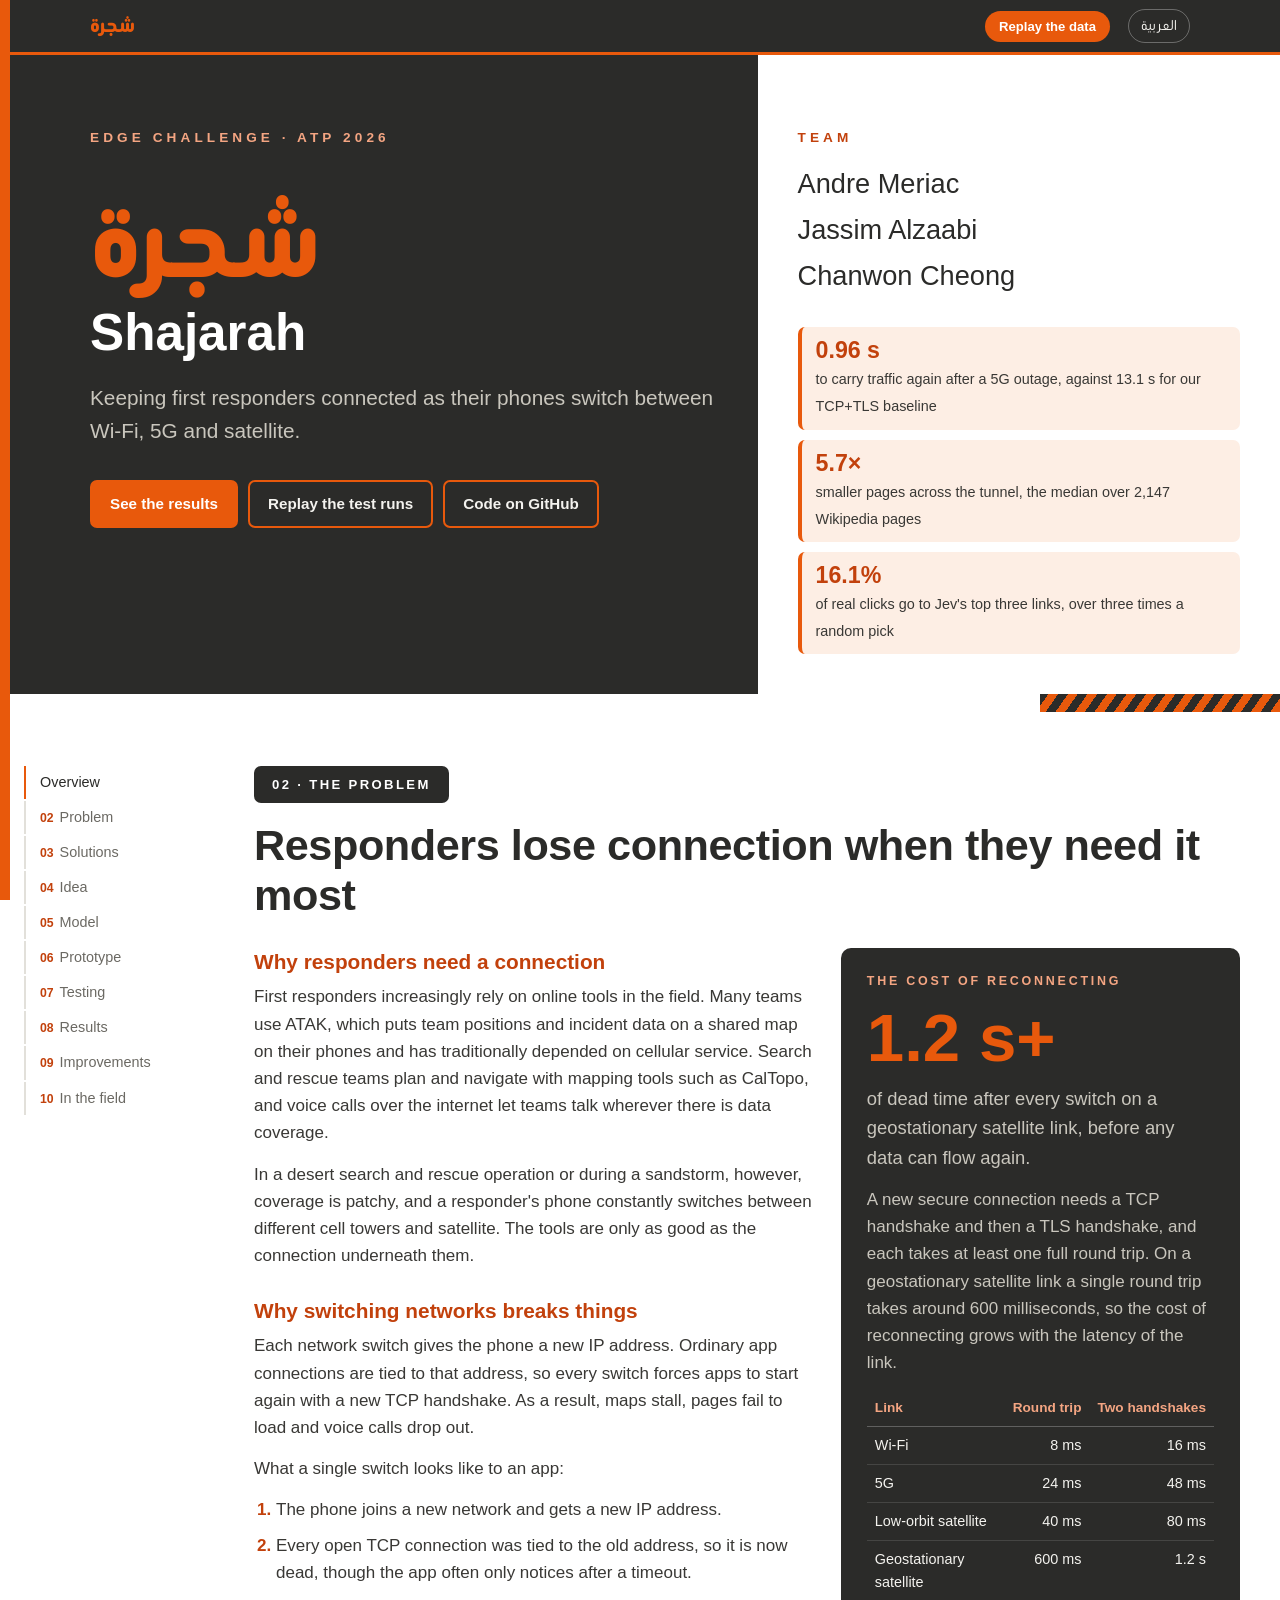
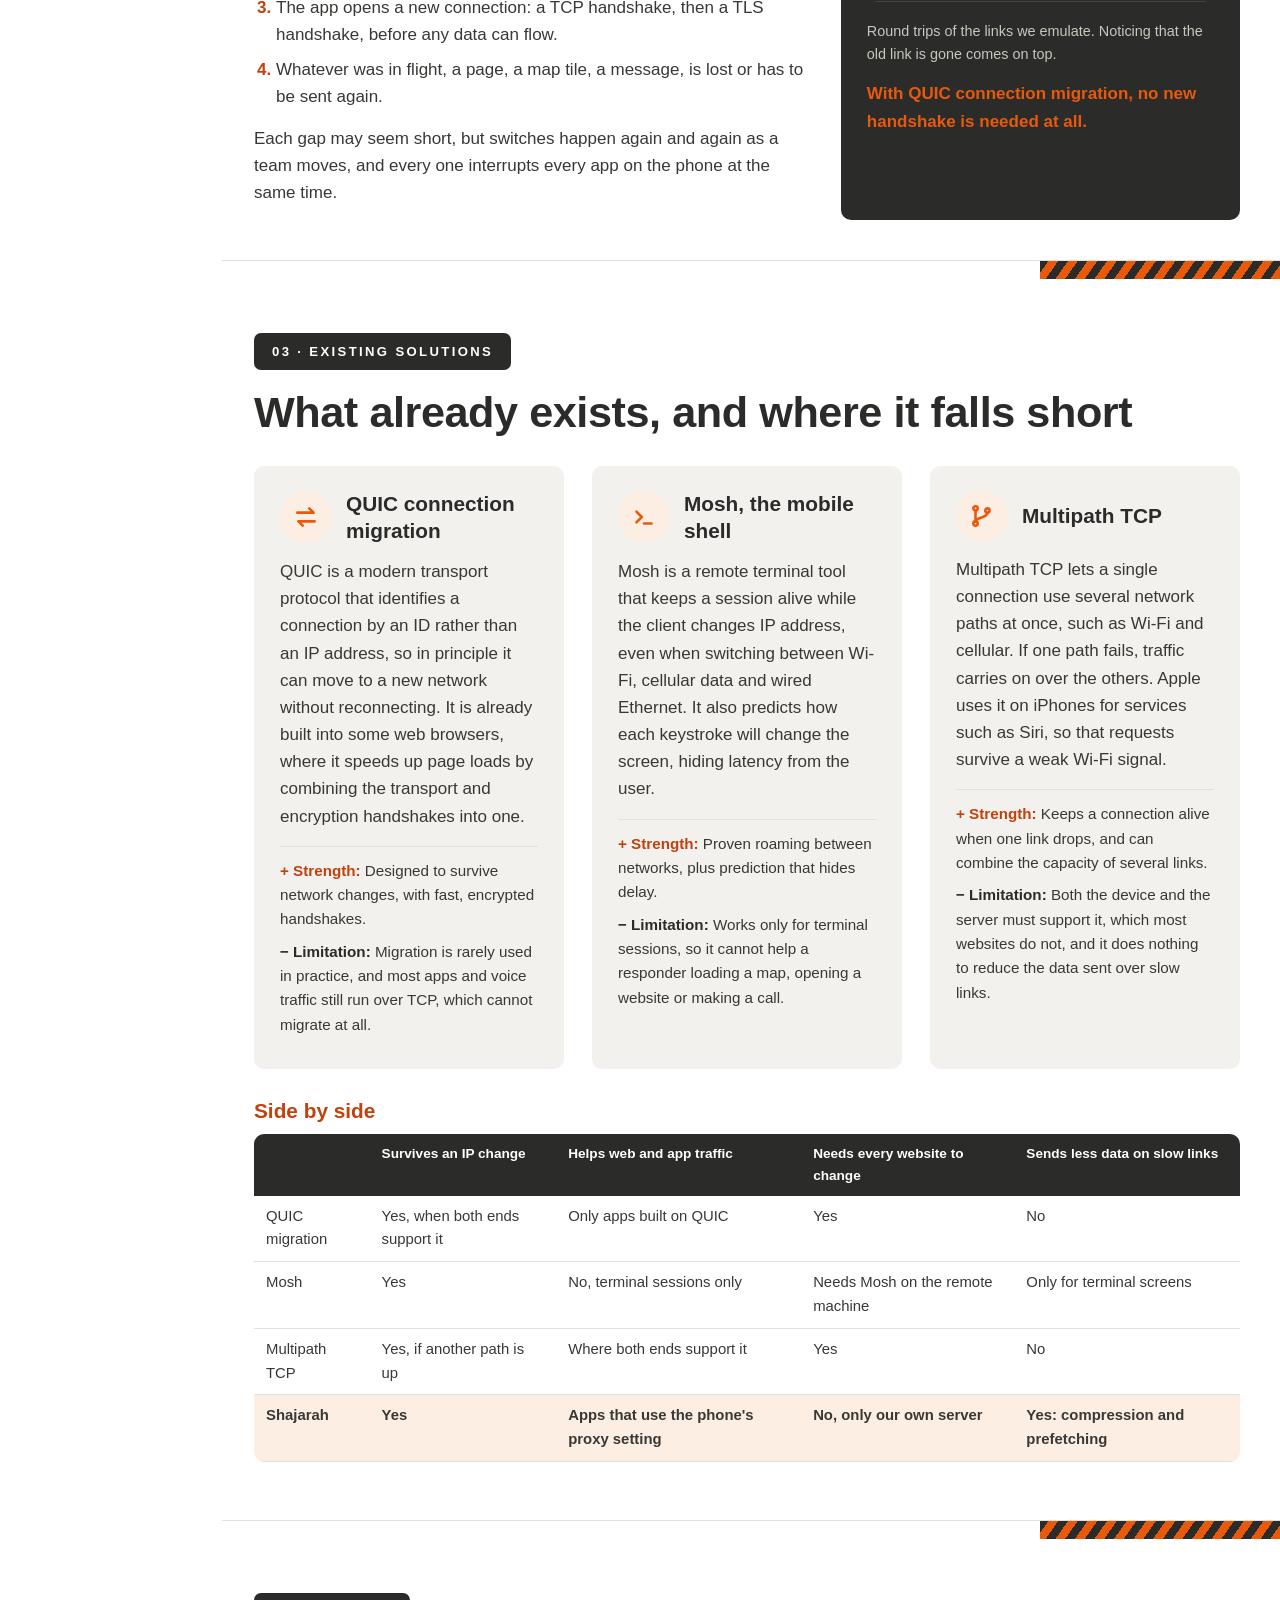
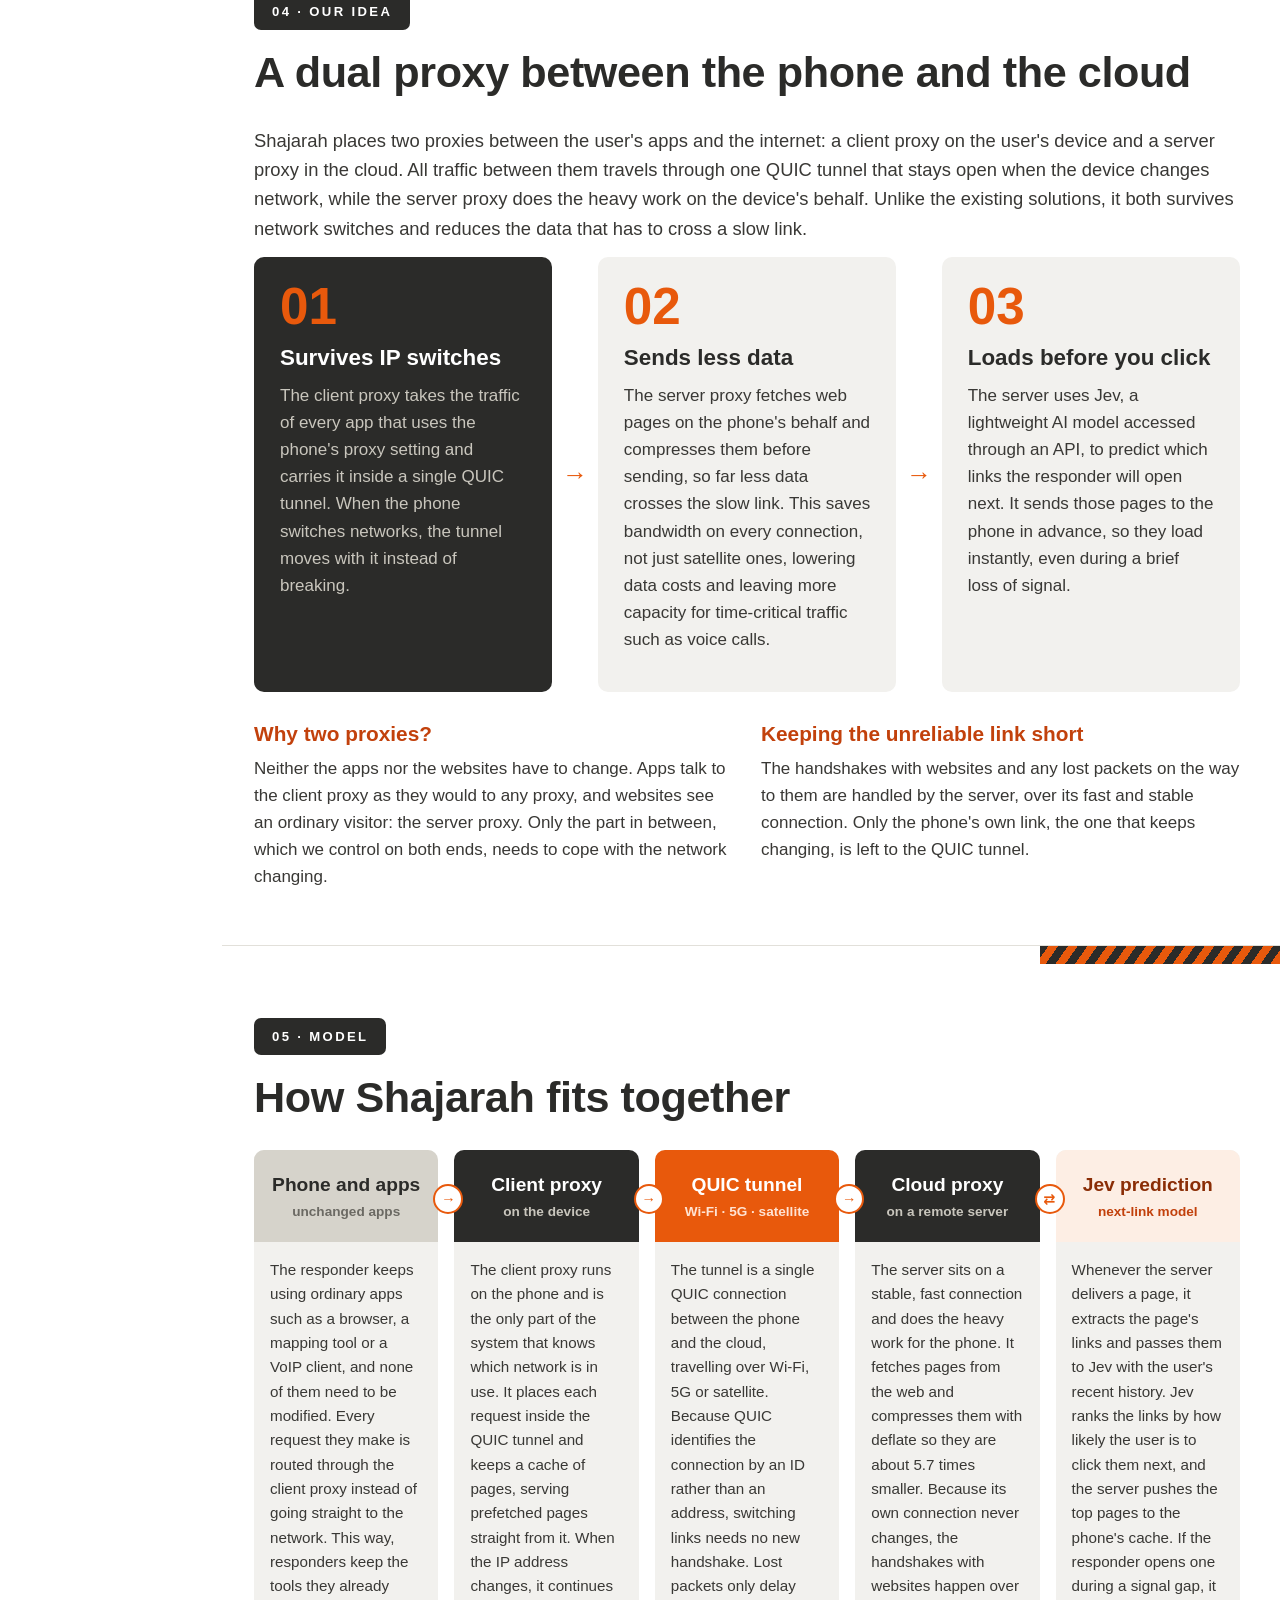
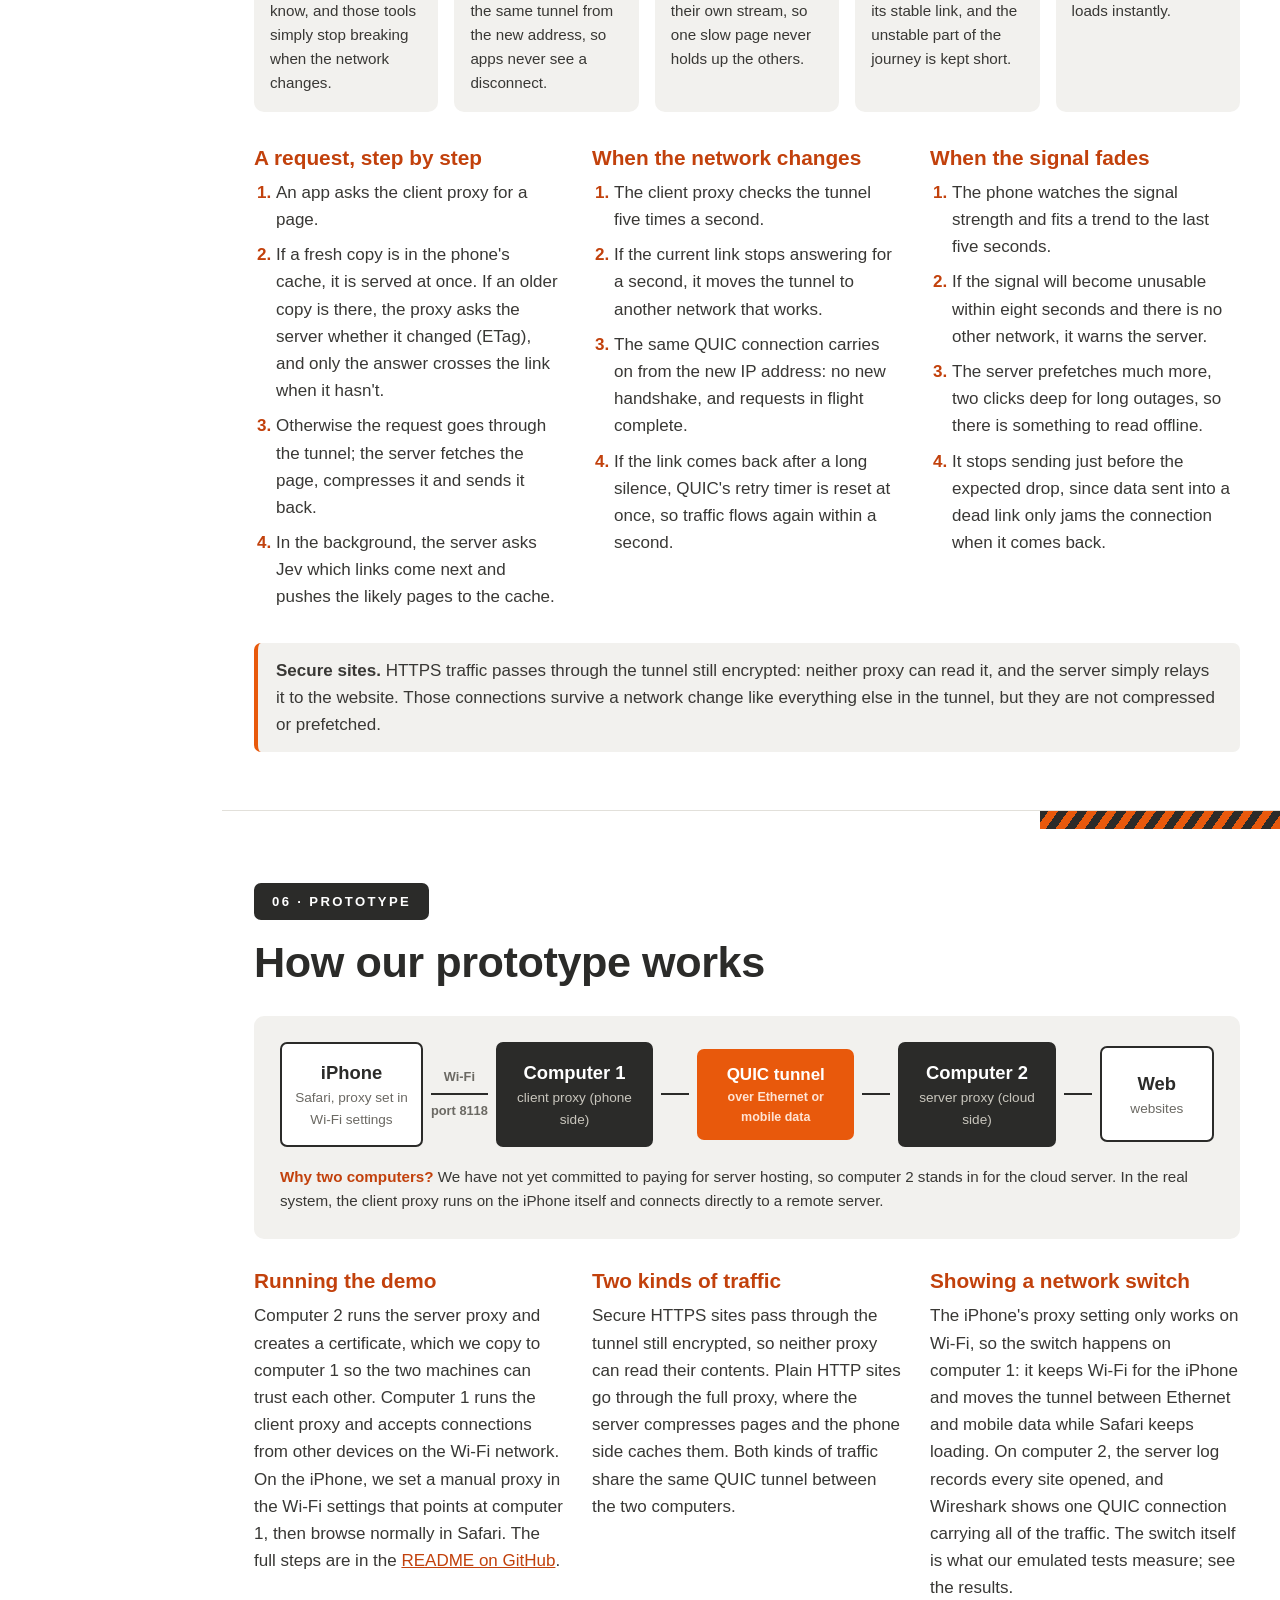
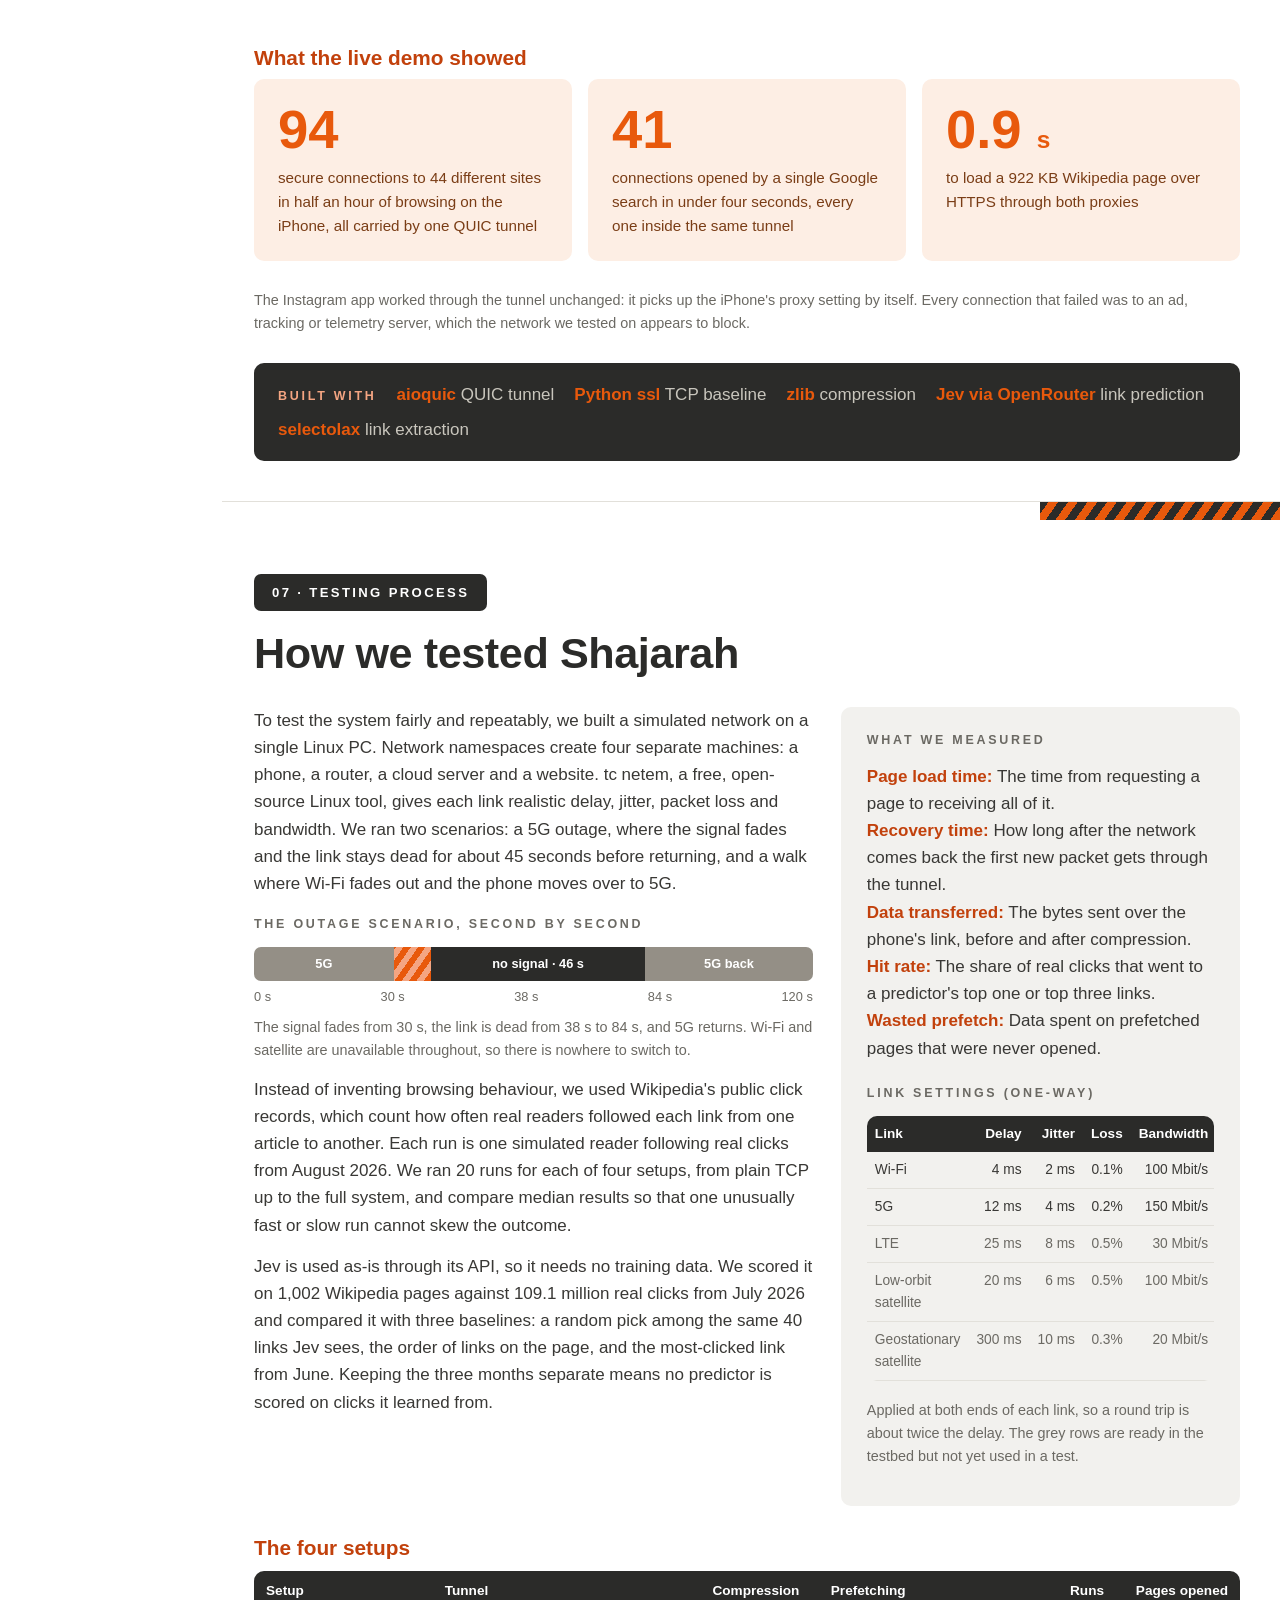
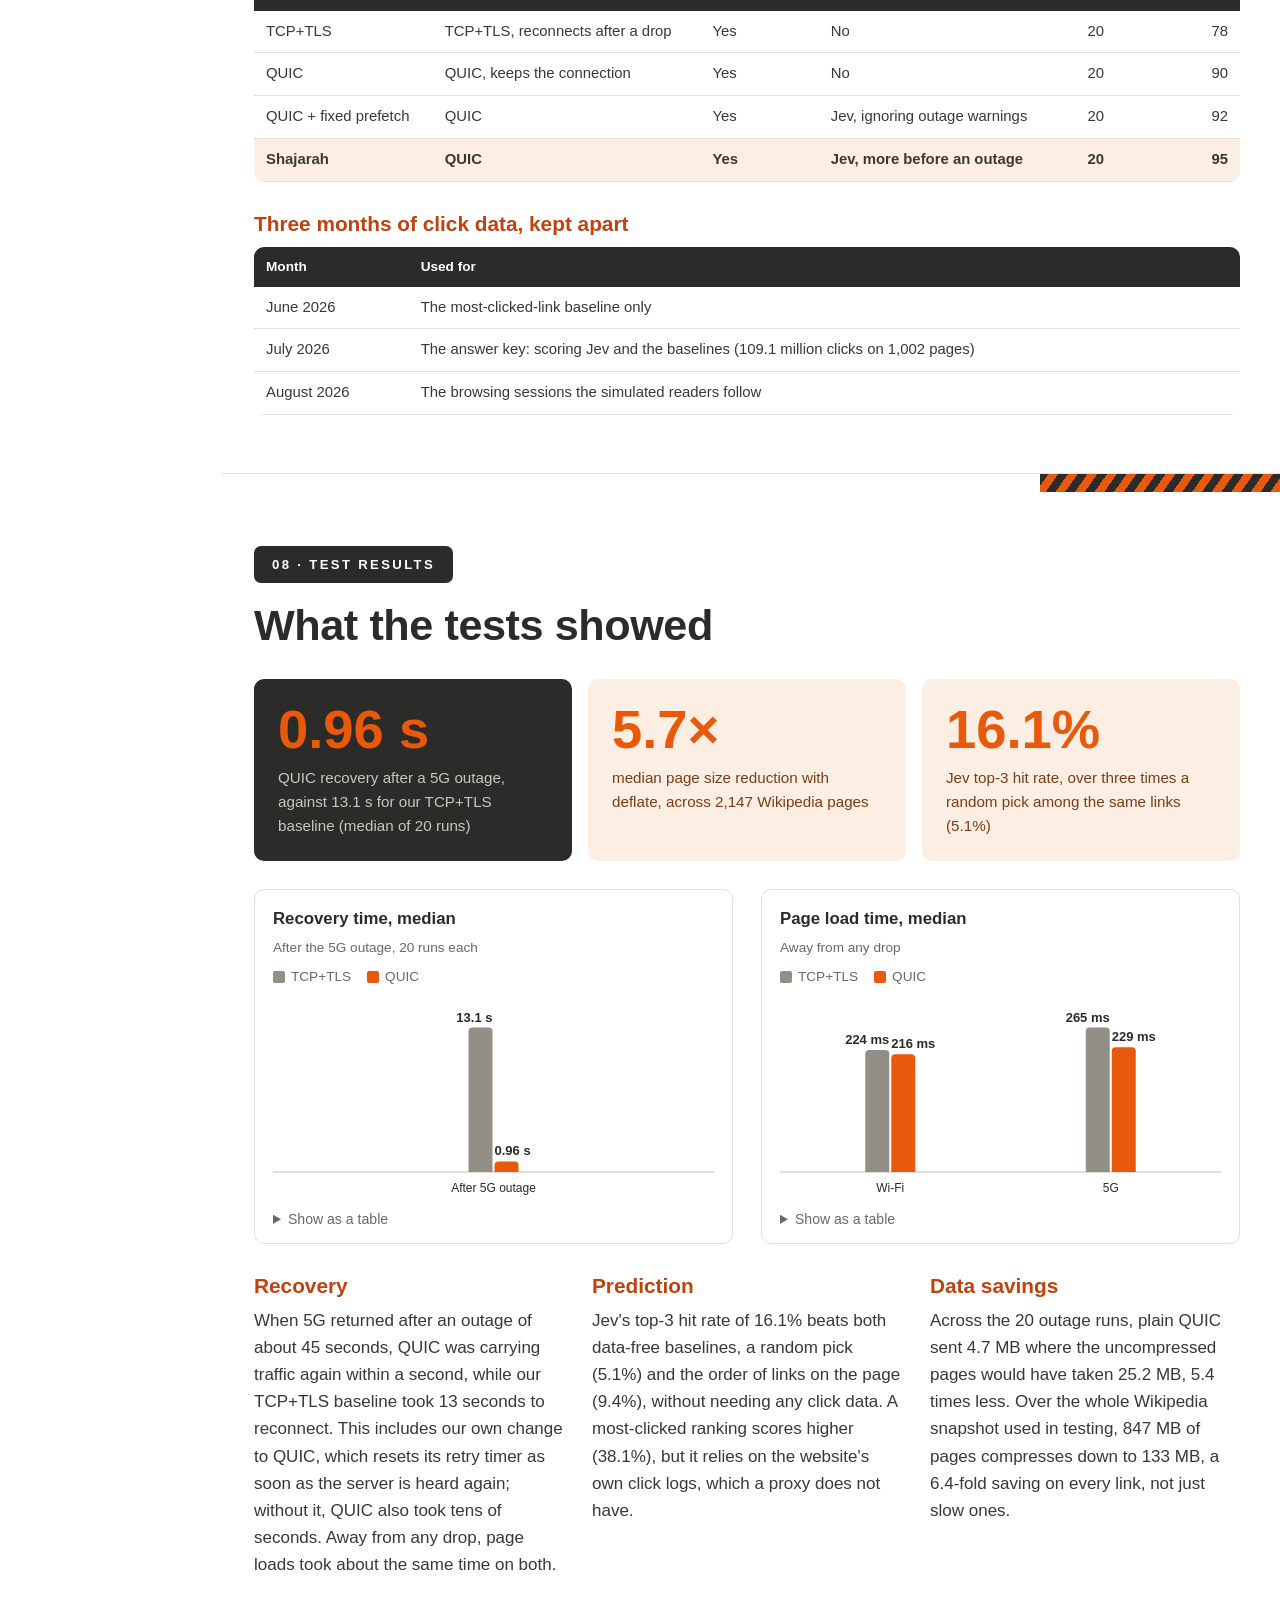
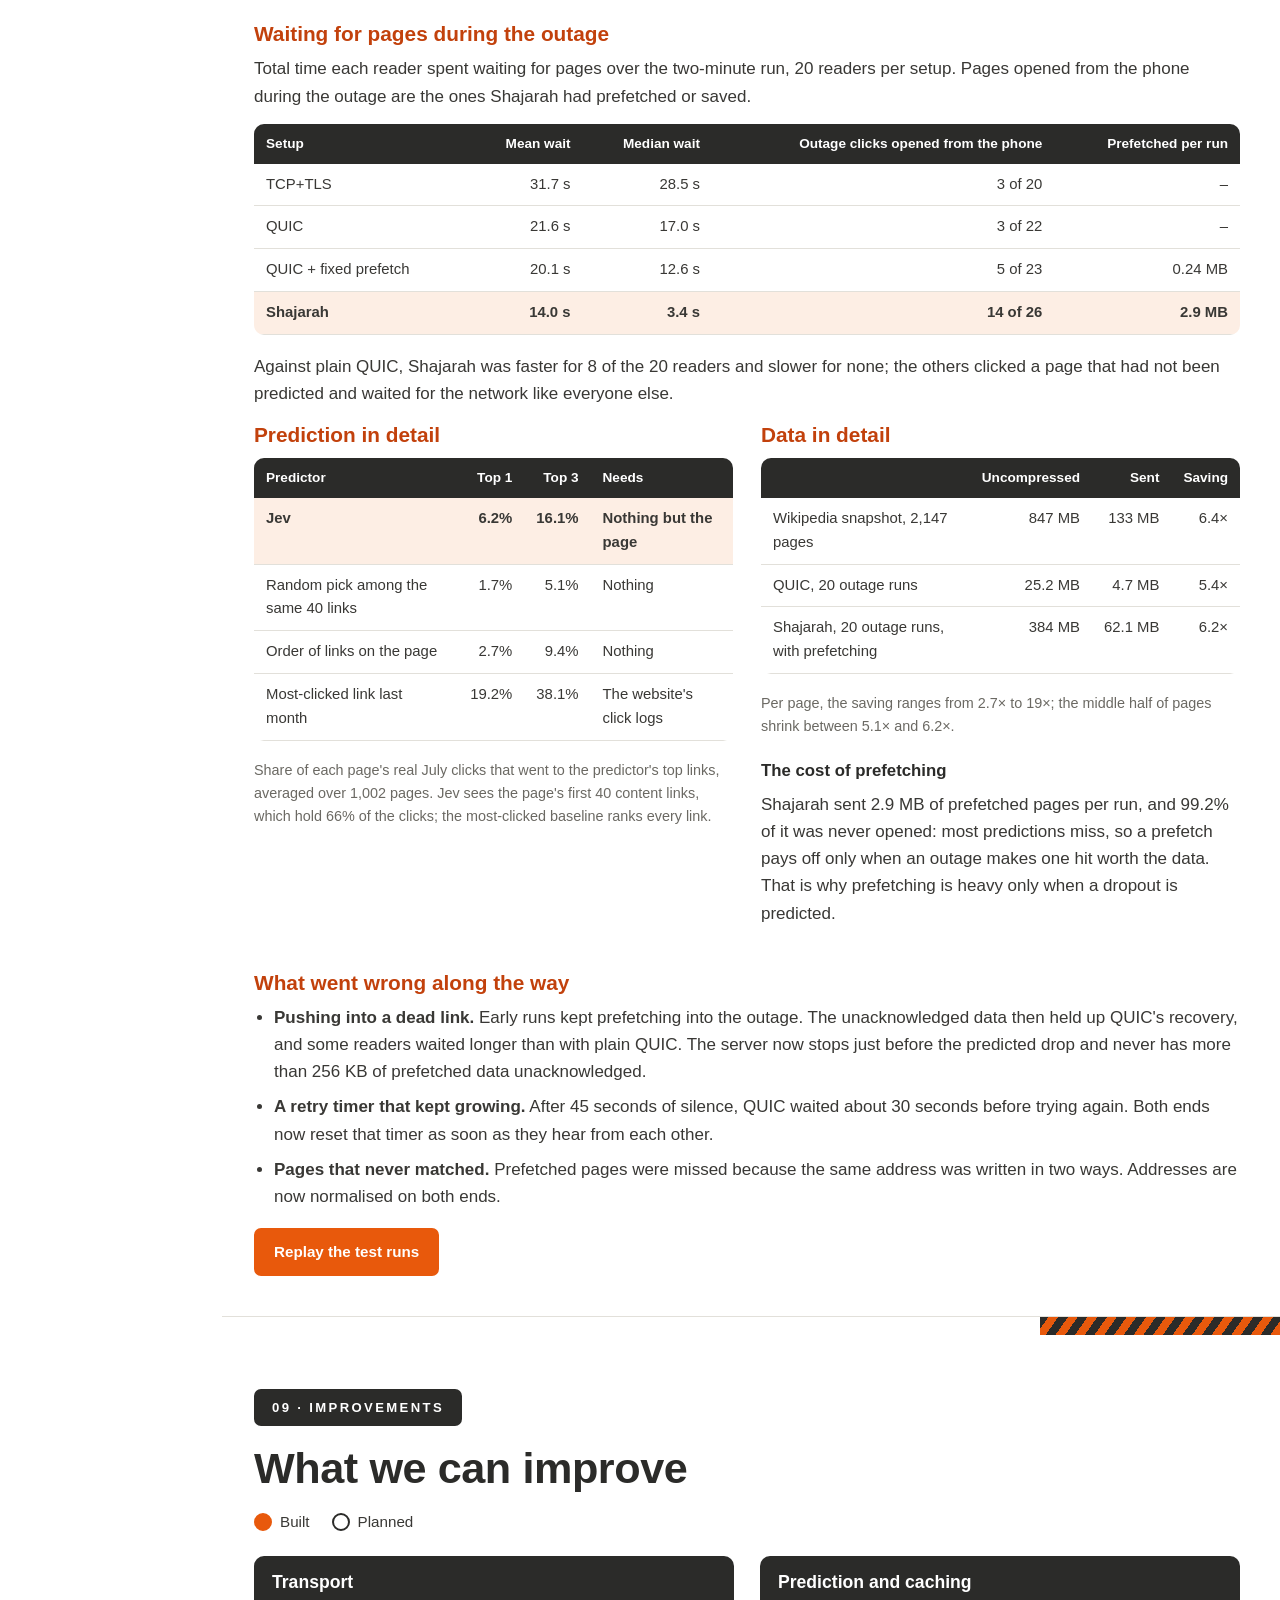
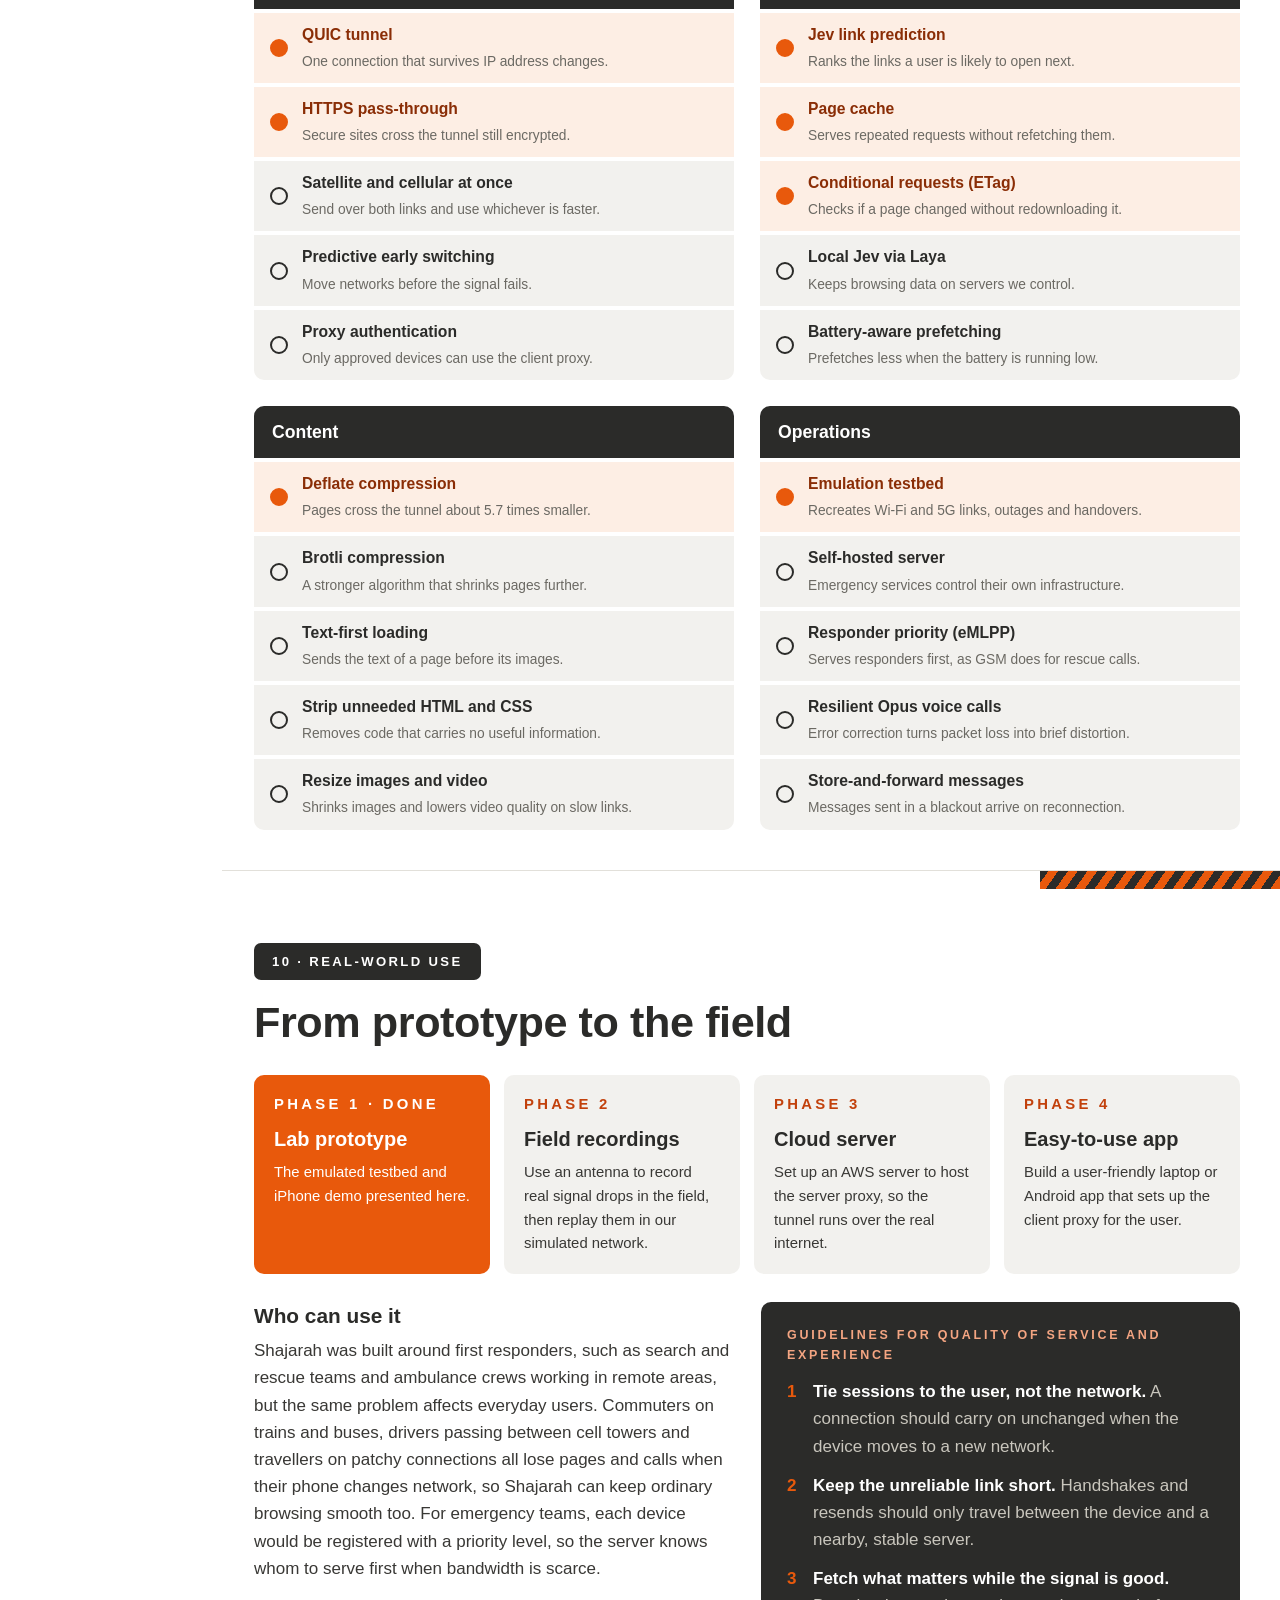
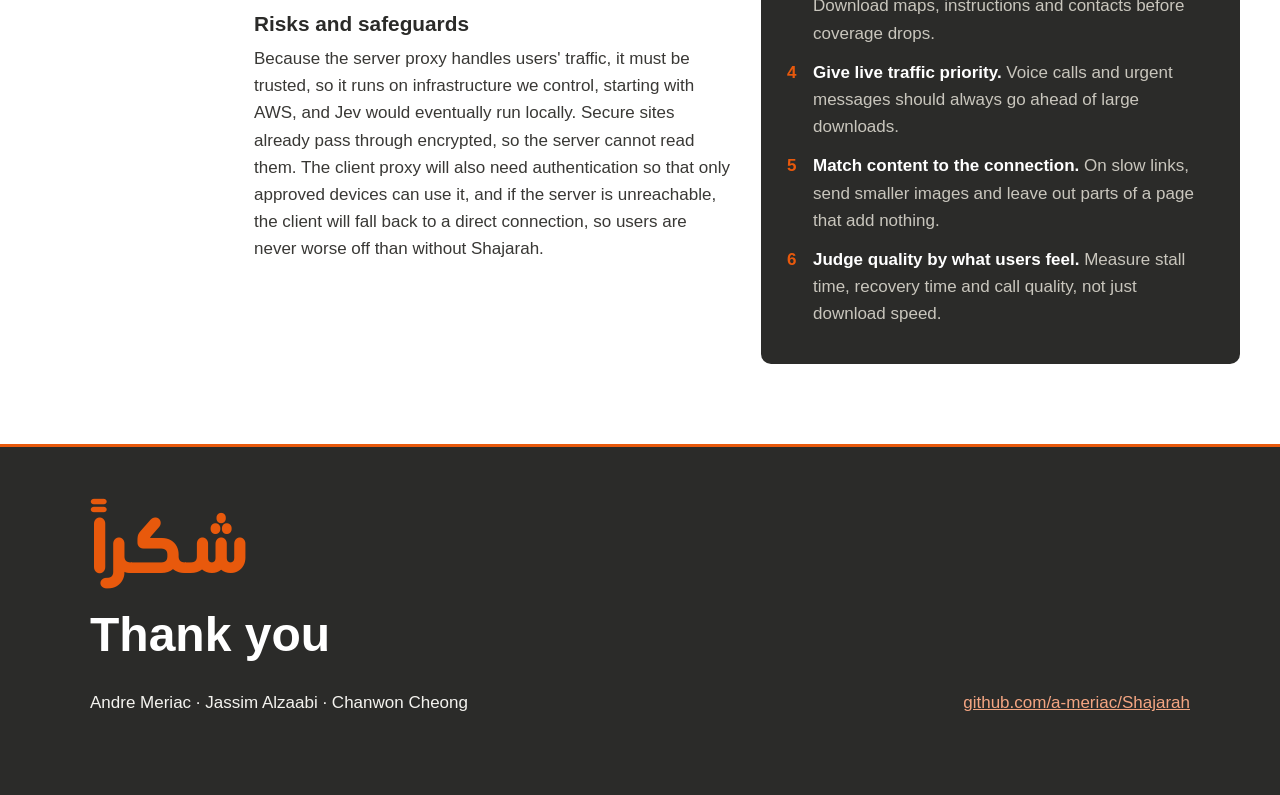
==== commit 9c0b6804: "Site: rounder, no big stripe bands, contents list back in the margin Cards, panels, tables, buttons " ====
--- a/site/index.html
+++ b/site/index.html
@@ -12,20 +12,9 @@
   <link rel="stylesheet" href="style.css">
 </head>
 <body>
-<nav class="topnav" aria-label="Sections">
+<nav class="topnav" aria-label="Shajarah">
   <div class="wrap">
     <a class="brand" href="#top" lang="ar" aria-label="Shajarah, back to top">شجرة</a>
-    <div class="links">
-      <a href="#problem"><b>02</b>Problem</a>
-      <a href="#solutions"><b>03</b>Solutions</a>
-      <a href="#idea"><b>04</b>Idea</a>
-      <a href="#model"><b>05</b>Model</a>
-      <a href="#prototype"><b>06</b>Prototype</a>
-      <a href="#testing"><b>07</b>Testing</a>
-      <a href="#results"><b>08</b>Results</a>
-      <a href="#improvements"><b>09</b>Improvements</a>
-      <a href="#field"><b>10</b>In the field</a>
-    </div>
     <a class="navbtn" href="replay.html">Replay the data</a>
     <a class="lang" href="ar.html" lang="ar" hreflang="ar">العربية</a>
   </div>
@@ -60,6 +49,19 @@
   </div>
 </header>
 
+<div class="page">
+  <nav class="toc" aria-label="Page sections">
+    <a href="#top">Overview</a>
+    <a href="#problem"><b>02</b>Problem</a>
+    <a href="#solutions"><b>03</b>Solutions</a>
+    <a href="#idea"><b>04</b>Idea</a>
+    <a href="#model"><b>05</b>Model</a>
+    <a href="#prototype"><b>06</b>Prototype</a>
+    <a href="#testing"><b>07</b>Testing</a>
+    <a href="#results"><b>08</b>Results</a>
+    <a href="#improvements"><b>09</b>Improvements</a>
+    <a href="#field"><b>10</b>In the field</a>
+  </nav>
 <main>
 <!-- 02 -->
 <section class="slide" id="problem">
@@ -550,6 +552,7 @@
   </div>
 </section>
 </main>
+</div>
 
 <footer class="closing">
   <div class="wrap">
--- a/site/style.css
+++ b/site/style.css
@@ -32,6 +32,8 @@
   --outage: rgba(43, 43, 41, 0.07);
   --push-burst: #c9c6bd;
   --shadow: 0 4px 16px rgba(0, 0, 0, 0.12);
+  --r: 10px;               /* cards and panels, as on the first version of the site */
+  --r-sm: 7px;             /* buttons, tags, tiles */
   --sans: "Helvetica Neue", Helvetica, Arial, "Liberation Sans", system-ui, sans-serif;
   --arabic: "Beiruti", "Noto Naskh Arabic", system-ui, sans-serif;
 }
@@ -76,12 +78,9 @@
 .ltr { direction: ltr; unicode-bidi: isolate; display: inline-block; }
 
 /* ------------------------------------------------------------------ top bar */
-.topnav {
-  position: sticky; top: 0; z-index: 10; background: var(--dark); color: var(--on-dark);
-  border-bottom: 3px solid var(--orange);
-}
+.topnav { background: var(--dark); color: var(--on-dark); border-bottom: 3px solid var(--orange); }
 .topnav .wrap { display: flex; align-items: center; gap: 18px; height: 52px; }
-.topnav .brand { font: 800 1.45rem/1 var(--arabic); color: var(--orange); text-decoration: none; flex: none; }
+.topnav .brand { font: 800 1.45rem/1 var(--arabic); color: var(--orange); text-decoration: none; flex: none; margin-inline-end: auto; }
 .topnav .links {
   display: flex; gap: 16px; overflow-x: auto; white-space: nowrap; scrollbar-width: none;
   flex: 1; min-width: 0; font-size: 0.8rem; letter-spacing: 0.03em;
@@ -94,22 +93,18 @@
 .topnav .links a b { color: var(--on-dark-accent); font-weight: 600; margin-inline-end: 5px; }
 .lang {
   flex: none; font-size: 0.85rem; color: var(--on-dark); text-decoration: none;
-  border: 1px solid rgba(255, 255, 255, 0.3); border-radius: 3px; padding: 3px 10px;
+  border: 1px solid rgba(255, 255, 255, 0.3); border-radius: 999px; padding: 3px 12px;
 }
 .lang:lang(ar) { font-family: var(--arabic); font-size: 1rem; }
 .lang:hover { border-color: var(--orange); }
-.navbtn { flex: none; font-size: 0.82rem; font-weight: 700; color: #fff; background: var(--orange); text-decoration: none; padding: 5px 12px; border-radius: 2px; white-space: nowrap; }
+.navbtn { flex: none; font-size: 0.82rem; font-weight: 700; color: #fff; background: var(--orange); text-decoration: none; padding: 5px 14px; border-radius: 999px; white-space: nowrap; }
 @media (max-width: 600px) { .navbtn { display: none; } }
 
 /* ------------------------------------------------------------------ title slide */
 .hero { display: grid; grid-template-columns: minmax(0, 1.45fr) minmax(0, 1fr); background: var(--bg); }
 .hero .dark {
   position: relative; background: var(--dark); color: var(--on-dark);
-  padding: 72px 40px 96px; padding-inline-start: max(40px, calc((100vw - 1180px) / 2 + 40px));
-}
-.hero .dark::after {
-  content: ""; position: absolute; inset-inline: 0; bottom: 0; height: 30px;
-  background: repeating-linear-gradient(-55deg, var(--orange) 0 14px, var(--stripe-b) 14px 30px);
+  padding: 72px 40px 72px; padding-inline-start: max(40px, calc((100vw - 1180px) / 2 + 40px));
 }
 .hero .kicker { font-size: 0.85rem; font-weight: 700; letter-spacing: 0.3em; color: var(--on-dark-accent); text-transform: uppercase; margin: 0 0 32px; }
 .hero .wordmark { font: 800 clamp(4.5rem, 12vw, 7.5rem)/1 var(--arabic); color: var(--orange); margin: 0; }
@@ -119,23 +114,47 @@
 .hero .side h2 { font-size: 0.85rem; letter-spacing: 0.3em; color: var(--orange-text); text-transform: uppercase; margin: 0 0 12px; }
 .hero .team { list-style: none; padding: 0; margin: 0; font-size: 1.7rem; color: var(--ink); line-height: 1.7; }
 .hero .glance { display: grid; gap: 10px; }
-.hero .glance div { background: var(--peach); padding: 10px 14px; border-inline-start: 4px solid var(--orange); }
+.hero .glance div { background: var(--peach); padding: 10px 14px; border-inline-start: 4px solid var(--orange); border-radius: var(--r-sm); }
 .hero .glance b { display: block; font-size: 1.45rem; color: var(--orange-text); line-height: 1.2; }
 .hero .glance span { font-size: 0.9rem; color: var(--text); }
 @media (max-width: 900px) {
   .hero { grid-template-columns: minmax(0, 1fr); }
-  .hero .dark { padding: 48px 20px 72px; }
+  .hero .dark { padding: 48px 20px 52px; }
   .hero .side { padding: 32px 20px 8px; }
 }
 
 .buttons { display: flex; flex-wrap: wrap; gap: 10px; }
 .btn {
   display: inline-block; padding: 10px 18px; font-weight: 600; font-size: 0.95rem; text-decoration: none;
-  border: 2px solid var(--orange); color: var(--on-dark); background: transparent; border-radius: 2px;
+  border: 2px solid var(--orange); color: var(--on-dark); background: transparent; border-radius: var(--r-sm);
 }
 .btn.primary { background: var(--orange); color: #fff; }
 .btn:hover { filter: brightness(1.08); }
 .btn.light { color: var(--ink); }
+
+/* ------------------------------------------------------------------ contents */
+.page { max-width: 1400px; margin: 0 auto; }
+nav.toc {
+  position: sticky; top: 0; z-index: 10; background: var(--bg); border-bottom: 1px solid var(--line);
+  display: flex; gap: 18px; overflow-x: auto; white-space: nowrap; scrollbar-width: none;
+  padding: 10px 16px; font-size: 0.88rem;
+}
+nav.toc::-webkit-scrollbar { display: none; }
+nav.toc a { color: var(--muted); text-decoration: none; padding: 2px 0; border-bottom: 2px solid transparent; }
+nav.toc a b { color: var(--orange-text); font-weight: 700; margin-inline-end: 6px; font-size: 0.85em; }
+nav.toc a:hover { color: var(--ink); }
+nav.toc a.active { color: var(--ink); border-bottom-color: var(--orange); }
+@media (min-width: 1180px) {
+  .page { display: grid; grid-template-columns: 190px minmax(0, 1fr); gap: 8px; padding-inline-start: 24px; }
+  nav.toc {
+    align-self: start; top: 24px; margin-top: 72px; flex-direction: column; gap: 2px; padding: 0;
+    border: 0; background: none; overflow: visible; white-space: normal; font-size: 0.9rem;
+  }
+  nav.toc a { padding: 5px 0; padding-inline-start: 14px; border-bottom: 0; border-inline-start: 2px solid var(--line); }
+  nav.toc a.active { border-inline-start-color: var(--orange); }
+  .page .wrap { padding-inline: 32px 40px; }
+  .page .slide { scroll-margin-top: 16px; }
+}
 
 /* ------------------------------------------------------------------ slides */
 .slide { position: relative; padding: 72px 0 40px; scroll-margin-top: 56px; }
@@ -146,7 +165,7 @@
 .slide + .slide { border-top: 1px solid var(--line); }
 .tag {
   display: inline-block; background: var(--dark); color: #fff; font-size: 0.82rem; font-weight: 700;
-  letter-spacing: 0.18em; text-transform: uppercase; padding: 8px 18px; margin: 0 0 18px;
+  letter-spacing: 0.18em; text-transform: uppercase; padding: 8px 18px; margin: 0 0 18px; border-radius: var(--r-sm);
 }
 :lang(ar) .tag { letter-spacing: 0; font-size: 1rem; }
 h2.title { font-size: clamp(1.9rem, 4vw, 2.7rem); line-height: 1.15; color: var(--ink); margin: 0 0 28px; letter-spacing: -0.01em; }
@@ -174,7 +193,7 @@
 .cols.three { grid-template-columns: repeat(3, minmax(0, 1fr)); }
 @media (max-width: 900px) { .cols.two, .cols.halves, .cols.three { grid-template-columns: minmax(0, 1fr); } }
 
-.card { background: var(--panel); padding: 24px 26px; }
+.card { background: var(--panel); padding: 24px 26px; border-radius: var(--r); }
 .card.dark { background: var(--dark); color: var(--on-dark); }
 .card.dark h3, .card.dark > .num { color: var(--orange); }
 .card.dark table { font-size: 0.9rem; }
@@ -213,8 +232,8 @@
 
 /* The model: five columns with headers */
 .flow { display: grid; grid-template-columns: repeat(5, minmax(0, 1fr)); gap: 16px; }
-.flow .col { display: flex; flex-direction: column; background: var(--panel); position: relative; }
-.flow .col header { padding: 18px 14px; text-align: center; background: #d6d3cb; color: var(--ink); min-height: 92px; display: flex; flex-direction: column; justify-content: center; }
+.flow .col { display: flex; flex-direction: column; background: var(--panel); position: relative; border-radius: var(--r); }
+.flow .col header { padding: 18px 14px; text-align: center; background: #d6d3cb; color: var(--ink); min-height: 92px; display: flex; flex-direction: column; justify-content: center; border-radius: var(--r) var(--r) 0 0; }
 .flow .col header b { font-size: 1.2rem; }
 .flow .col header span { font-size: 0.85rem; color: var(--muted); font-weight: 600; }
 .flow .col.dk header { background: var(--dark); color: #fff; }
@@ -242,9 +261,9 @@
 }
 
 /* Prototype diagram */
-.diagram { background: var(--panel); padding: 26px; }
+.diagram { background: var(--panel); padding: 26px; border-radius: var(--r); }
 .diagram .row { display: grid; grid-template-columns: 1fr auto 1.1fr auto 1.1fr auto 1.1fr auto 0.8fr; align-items: center; gap: 8px; }
-.diagram .box { border: 2px solid var(--ink); background: var(--bg); padding: 14px 10px; text-align: center; min-height: 96px; display: flex; flex-direction: column; justify-content: center; }
+.diagram .box { border: 2px solid var(--ink); background: var(--bg); padding: 14px 10px; text-align: center; min-height: 96px; display: flex; flex-direction: column; justify-content: center; border-radius: var(--r-sm); }
 .diagram .box b { font-size: 1.15rem; color: var(--ink); }
 .diagram .box span { font-size: 0.85rem; color: var(--muted); }
 .diagram .box.dk { background: var(--dark); border-color: var(--dark); }
@@ -252,7 +271,7 @@
 .diagram .box.dk span { color: var(--on-dark-muted); }
 .diagram .link { text-align: center; font-size: 0.8rem; color: var(--muted); font-weight: 700; }
 .diagram .link i { display: block; height: 2px; background: var(--ink); min-width: 28px; margin: 6px 0; position: relative; }
-.diagram .tunnel { background: var(--orange); color: #fff; text-align: center; padding: 12px 10px; font-weight: 700; }
+.diagram .tunnel { background: var(--orange); color: #fff; text-align: center; padding: 12px 10px; font-weight: 700; border-radius: var(--r-sm); }
 .diagram .tunnel small { display: block; font-weight: 600; color: #ffe3d3; font-size: 0.78rem; }
 .diagram .note { margin: 18px 0 0; font-size: 0.95rem; }
 .diagram .note b { color: var(--orange-text); }
@@ -261,13 +280,13 @@
   .diagram .link i { width: 2px; height: 22px; min-width: 0; margin: 4px auto; }
 }
 
-.built-with { background: var(--dark); color: var(--on-dark-muted); padding: 18px 24px; display: flex; flex-wrap: wrap; gap: 8px 20px; align-items: baseline; margin-top: 28px; }
+.built-with { background: var(--dark); color: var(--on-dark-muted); padding: 18px 24px; border-radius: var(--r); display: flex; flex-wrap: wrap; gap: 8px 20px; align-items: baseline; margin-top: 28px; }
 .built-with .label { color: var(--on-dark-accent); margin: 0; }
 .built-with b { color: var(--orange); font-weight: 700; }
 
 /* Stat tiles in a row */
 .stats { display: grid; grid-template-columns: repeat(auto-fit, minmax(230px, 1fr)); gap: 16px; margin: 0 0 28px; }
-.stat { padding: 22px 24px; background: var(--peach); }
+.stat { padding: 22px 24px; background: var(--peach); border-radius: var(--r); }
 .stat.dark { background: var(--dark); }
 .stat .num { font-size: clamp(2.4rem, 5vw, 3.4rem); font-weight: 800; color: var(--orange); line-height: 1.05; }
 .stat .num small { font-size: 0.45em; font-weight: 700; }
@@ -277,7 +296,7 @@
 :root[data-theme="dark"] .stat p { color: var(--text); }
 
 /* Tables */
-.table-wrap { overflow-x: auto; margin: 10px 0 18px; }
+.table-wrap { overflow-x: auto; margin: 10px 0 18px; border-radius: var(--r); }
 table { border-collapse: collapse; font-size: 0.93rem; min-width: 100%; }
 th, td { text-align: start; padding: 9px 12px; border-bottom: 1px solid var(--line); vertical-align: top; }
 thead th { background: var(--dark); color: #fff; font-weight: 600; font-size: 0.85rem; border-bottom: 0; }
@@ -287,7 +306,7 @@
 caption { caption-side: bottom; text-align: start; color: var(--muted); font-size: 0.85rem; padding-top: 8px; }
 
 /* Charts */
-.chart-card { background: var(--bg); border: 1px solid var(--line); padding: 16px 18px 12px; }
+.chart-card { background: var(--bg); border: 1px solid var(--line); padding: 16px 18px 12px; border-radius: var(--r); }
 .chart-card h4 { margin: 0 0 4px; }
 .chart-card .sub { font-size: 0.85rem; color: var(--muted); margin: 0 0 8px; }
 .legend { display: flex; flex-wrap: wrap; gap: 4px 16px; font-size: 0.85rem; color: var(--muted); margin: 6px 0 4px; }
@@ -308,7 +327,7 @@
 .tooltip {
   position: fixed; pointer-events: none; z-index: 30; max-width: 280px; display: none;
   background: var(--bg); color: var(--text); border: 1px solid var(--line); padding: 7px 10px;
-  font-size: 0.85rem; box-shadow: var(--shadow);
+  font-size: 0.85rem; box-shadow: var(--shadow); border-radius: var(--r-sm);
 }
 .tooltip b { color: var(--ink); }
 
@@ -317,6 +336,7 @@
 .map-legend span { display: inline-flex; align-items: center; gap: 8px; }
 .mind { display: grid; grid-template-columns: repeat(2, minmax(0, 1fr)); gap: 26px; }
 @media (max-width: 900px) { .mind { grid-template-columns: minmax(0, 1fr); } }
+.group { border-radius: var(--r); overflow: hidden; }
 .group .gname { background: var(--dark); color: #fff; font-weight: 700; font-size: 1.1rem; padding: 12px 18px; }
 .group ul { list-style: none; padding: 0; margin: 4px 0 0; display: grid; gap: 4px; }
 .group li { background: var(--panel); padding: 9px 16px; display: grid; grid-template-columns: auto minmax(0, 1fr); gap: 14px; align-items: center; }
@@ -331,7 +351,7 @@
 
 /* Phases */
 .phases { display: grid; grid-template-columns: repeat(4, minmax(0, 1fr)); gap: 14px; margin-bottom: 28px; }
-.phase { background: var(--panel); padding: 18px 20px; position: relative; }
+.phase { background: var(--panel); padding: 18px 20px; position: relative; border-radius: var(--r); }
 .phase.done { background: var(--orange); color: #fff; }
 .phase .label { color: var(--orange-text); margin-bottom: 6px; }
 .phase.done .label { color: #fff; }
@@ -339,7 +359,7 @@
 .phase.done h4 { color: #fff; }
 .phase p { font-size: 0.93rem; margin: 0; }
 @media (max-width: 900px) { .phases { grid-template-columns: minmax(0, 1fr); } }
-.guidelines { background: var(--dark); color: var(--on-dark-muted); padding: 24px 26px; }
+.guidelines { background: var(--dark); color: var(--on-dark-muted); padding: 24px 26px; border-radius: var(--r); }
 .guidelines .label { color: var(--on-dark-accent); }
 .guidelines ol { list-style: none; counter-reset: g; padding: 0; margin: 0; }
 .guidelines li { counter-increment: g; margin-bottom: 12px; padding-inline-start: 26px; position: relative; }
@@ -347,7 +367,7 @@
 .guidelines b { color: #fff; }
 
 /* Outage timeline (testing slide) */
-.timeline { display: flex; height: 34px; margin: 10px 0 6px; font-size: 0.8rem; font-weight: 700; direction: ltr; }
+.timeline { display: flex; height: 34px; margin: 10px 0 6px; font-size: 0.8rem; font-weight: 700; direction: ltr; border-radius: var(--r-sm); overflow: hidden; }
 .timeline div { display: grid; place-items: center; color: #fff; overflow: hidden; white-space: nowrap; }
 .timeline .ok { background: var(--series-tcp); }
 .timeline .fade { background: repeating-linear-gradient(-55deg, var(--orange) 0 6px, #f4a582 6px 12px); }
@@ -355,28 +375,24 @@
 .timeline-axis { display: flex; justify-content: space-between; font-size: 0.8rem; color: var(--muted); direction: ltr; }
 
 /* Closing slide */
-.closing { background: var(--dark); color: var(--on-dark); position: relative; padding: 64px 0 96px; margin-top: 40px; }
-.closing::after {
-  content: ""; position: absolute; inset-inline: 0; bottom: 0; height: 30px;
-  background: repeating-linear-gradient(-55deg, var(--orange) 0 14px, var(--stripe-b) 14px 30px);
-}
+.closing { background: var(--dark); color: var(--on-dark); position: relative; padding: 56px 0 64px; margin-top: 40px; border-top: 3px solid var(--orange); }
 .closing .thanks-ar { font: 800 clamp(3.5rem, 9vw, 5.5rem)/1 var(--arabic); color: var(--orange); margin: 0; }
 .closing .thanks { font-size: clamp(2rem, 5vw, 3rem); font-weight: 700; color: #fff; margin: 6px 0 16px; }
 .closing .wrap { display: flex; flex-wrap: wrap; justify-content: space-between; align-items: end; gap: 24px; }
 .closing a { color: var(--on-dark-accent); }
 
-.callout { border-inline-start: 4px solid var(--orange); background: var(--panel); padding: 14px 18px; margin: 18px 0; }
+.callout { border-inline-start: 4px solid var(--orange); background: var(--panel); padding: 14px 18px; margin: 18px 0; border-radius: var(--r-sm); }
 .note-inline { font-size: 0.88rem; color: var(--muted); }
 
 /* ------------------------------------------------------------------ replay player */
 .controls {
   display: flex; flex-wrap: wrap; gap: 10px 16px; align-items: end;
-  background: var(--panel); padding: 14px 16px; margin-bottom: 16px;
+  background: var(--panel); padding: 14px 16px; margin-bottom: 16px; border-radius: var(--r);
 }
 .controls label { display: flex; flex-direction: column; font-size: 0.8rem; color: var(--muted); gap: 3px; font-weight: 700; letter-spacing: 0.04em; }
 .controls select, .controls button {
   font: inherit; font-size: 0.92rem; color: var(--ink); background: var(--bg);
-  border: 1px solid var(--line); border-radius: 2px; padding: 6px 10px; letter-spacing: 0;
+  border: 1px solid var(--line); border-radius: var(--r-sm); padding: 6px 10px; letter-spacing: 0;
 }
 .controls select { max-width: 100%; }
 .controls button { cursor: pointer; font-weight: 700; }
@@ -386,13 +402,13 @@
 .clock { font-variant-numeric: tabular-nums; min-width: 92px; text-align: end; white-space: nowrap; font-weight: 700; color: var(--ink); }
 .lanes { display: grid; gap: 16px; grid-template-columns: minmax(0, 1fr); }
 @media (min-width: 980px) { .lanes.two { grid-template-columns: minmax(0, 1fr) minmax(0, 1fr); } }
-.lane { background: var(--bg); border: 1px solid var(--line); border-top: 4px solid var(--dark); padding: 14px; min-width: 0; }
+.lane { background: var(--bg); border: 1px solid var(--line); padding: 14px 16px; min-width: 0; border-radius: var(--r); }
 .lane h3 { margin: 0 0 2px; color: var(--ink); }
 .lane .sub { color: var(--muted); font-size: 0.88rem; margin: 0 0 10px; min-height: 3.1em; }
 /* Fixed-size tiles: values change every frame during playback and must never reflow the page. */
 .tiles { display: grid; grid-template-columns: repeat(3, minmax(0, 1fr)); gap: 8px; margin-bottom: 12px; }
 @media (max-width: 520px) { .tiles { grid-template-columns: repeat(2, minmax(0, 1fr)); } }
-.tile { background: var(--panel); padding: 8px 10px; height: 64px; overflow: hidden; }
+.tile { background: var(--panel); padding: 8px 10px; height: 64px; overflow: hidden; border-radius: var(--r-sm); }
 .tile .k { color: var(--muted); font-size: 0.72rem; font-weight: 700; letter-spacing: 0.08em; text-transform: uppercase; white-space: nowrap; overflow: hidden; text-overflow: ellipsis; }
 :lang(ar) .tile .k { letter-spacing: 0; font-size: 0.85rem; }
 .tile .v { font-size: 1.15rem; font-weight: 700; color: var(--ink); white-space: nowrap; overflow: hidden; text-overflow: ellipsis; font-variant-numeric: tabular-nums; }
